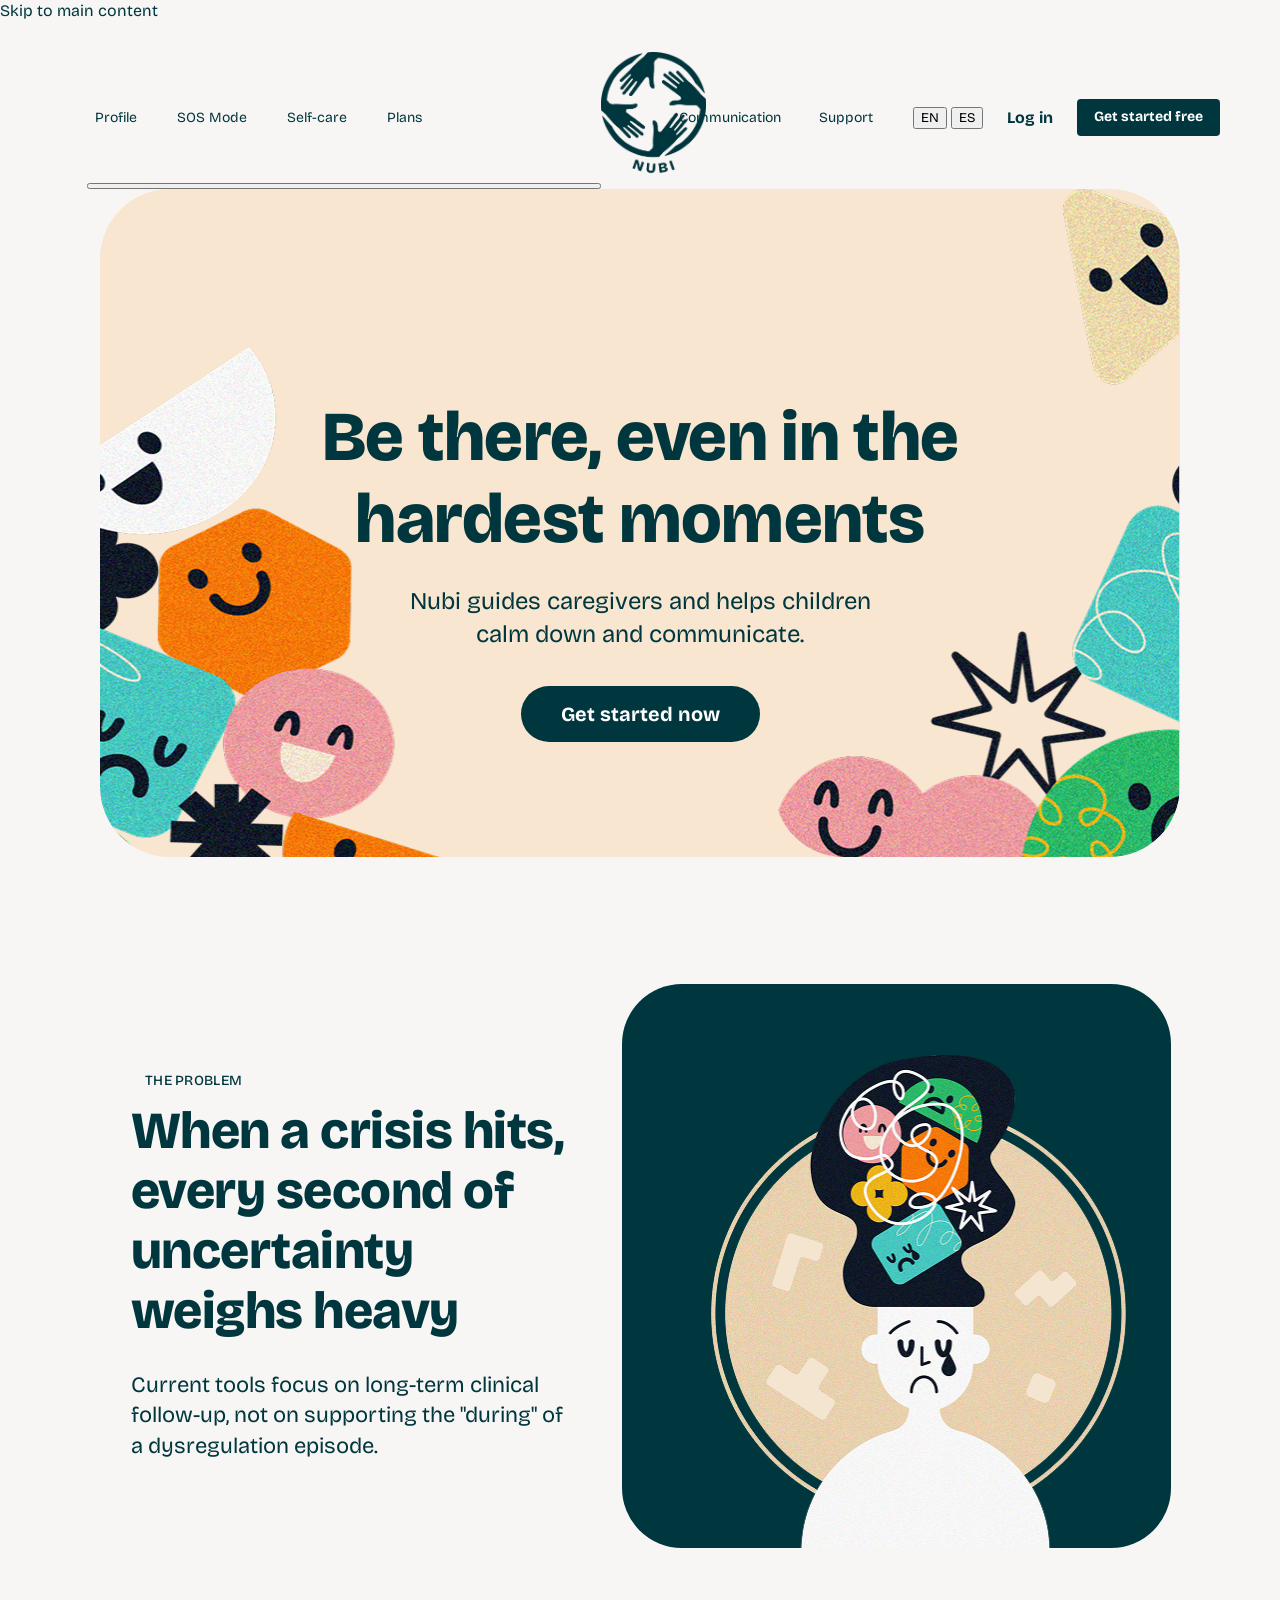
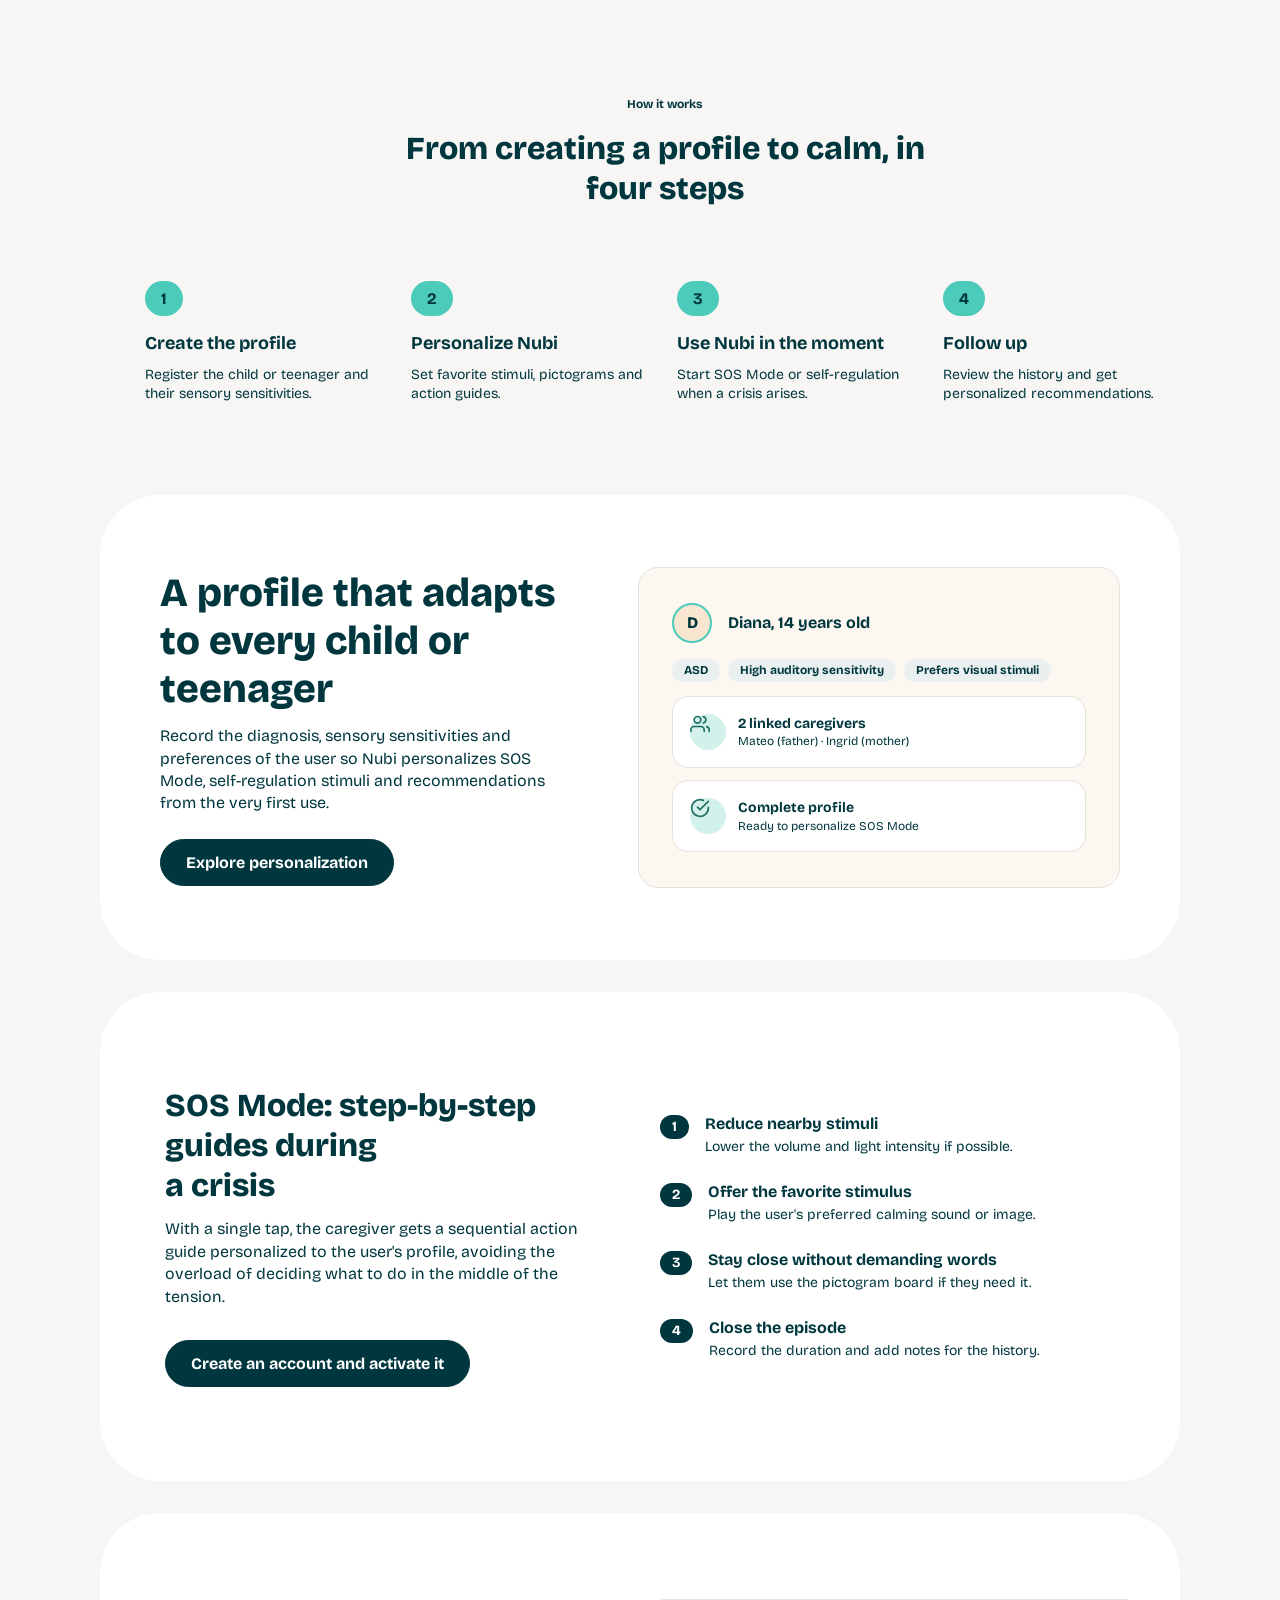
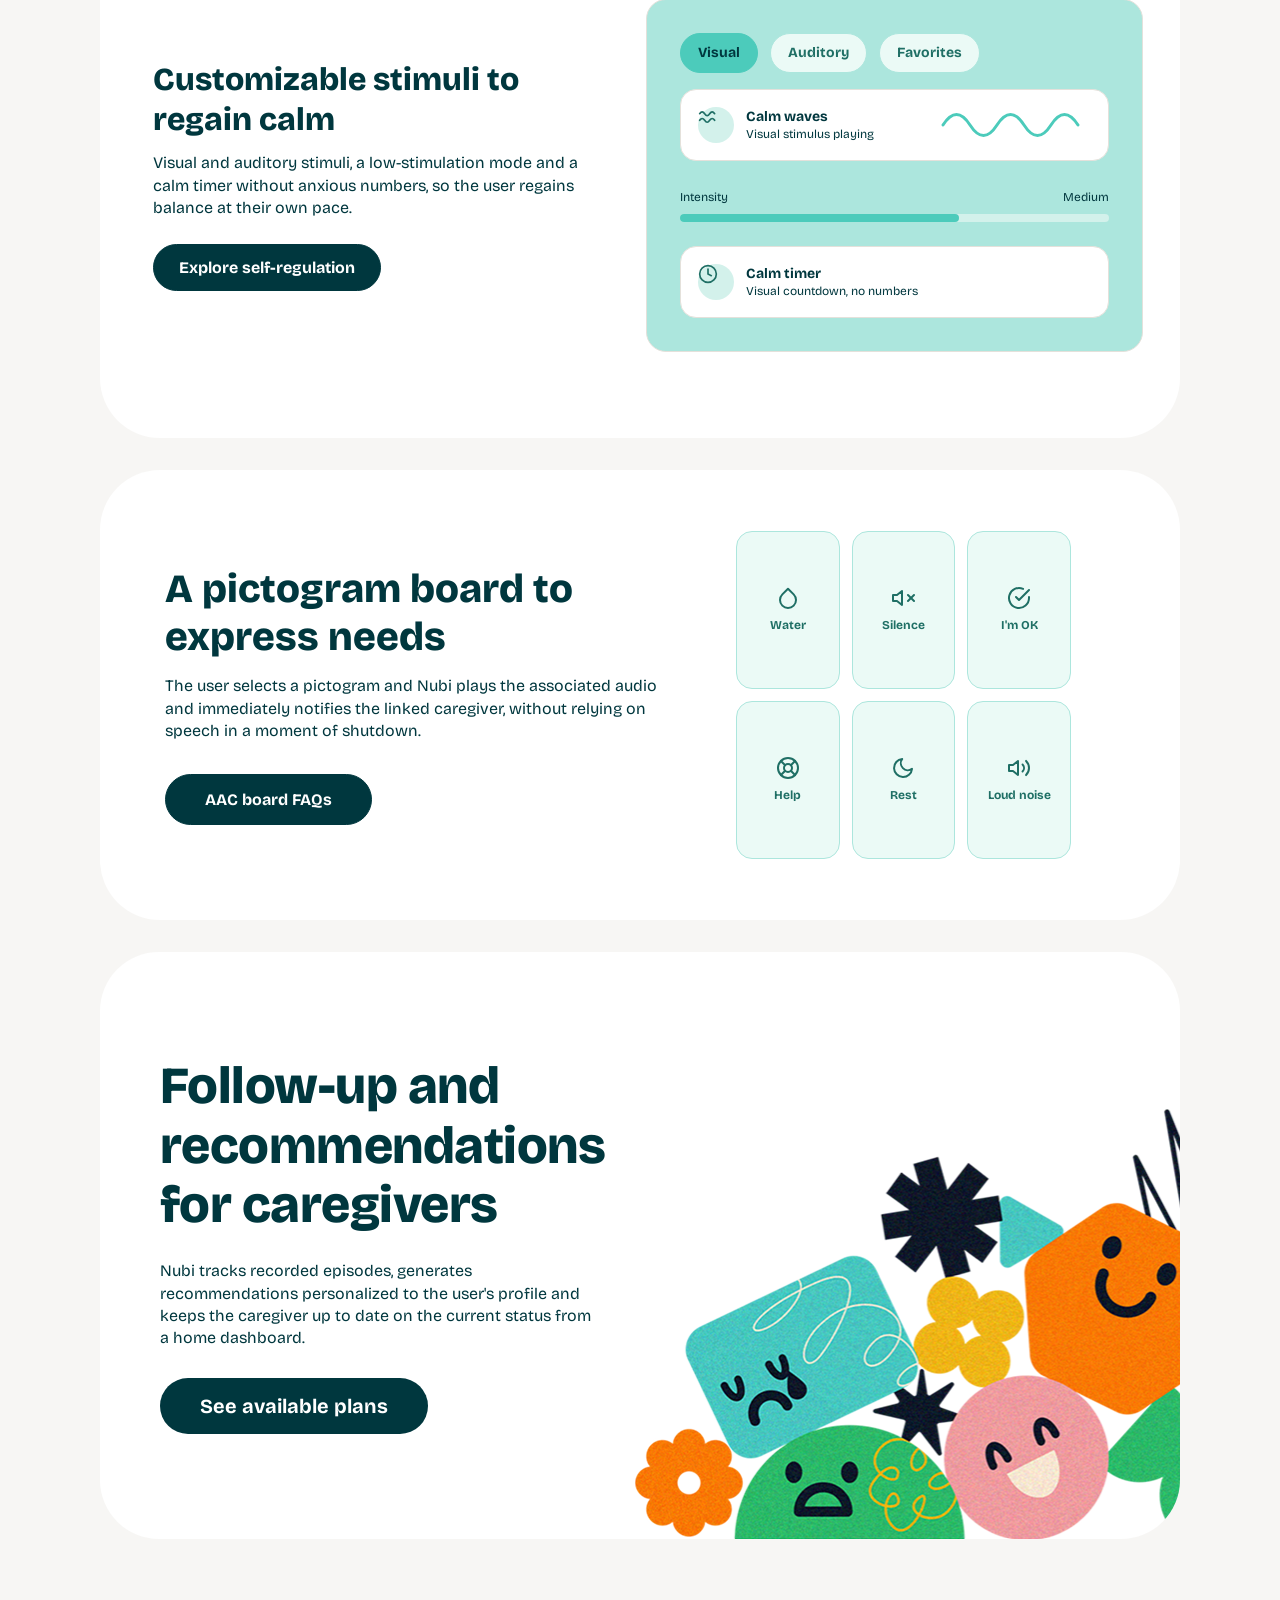
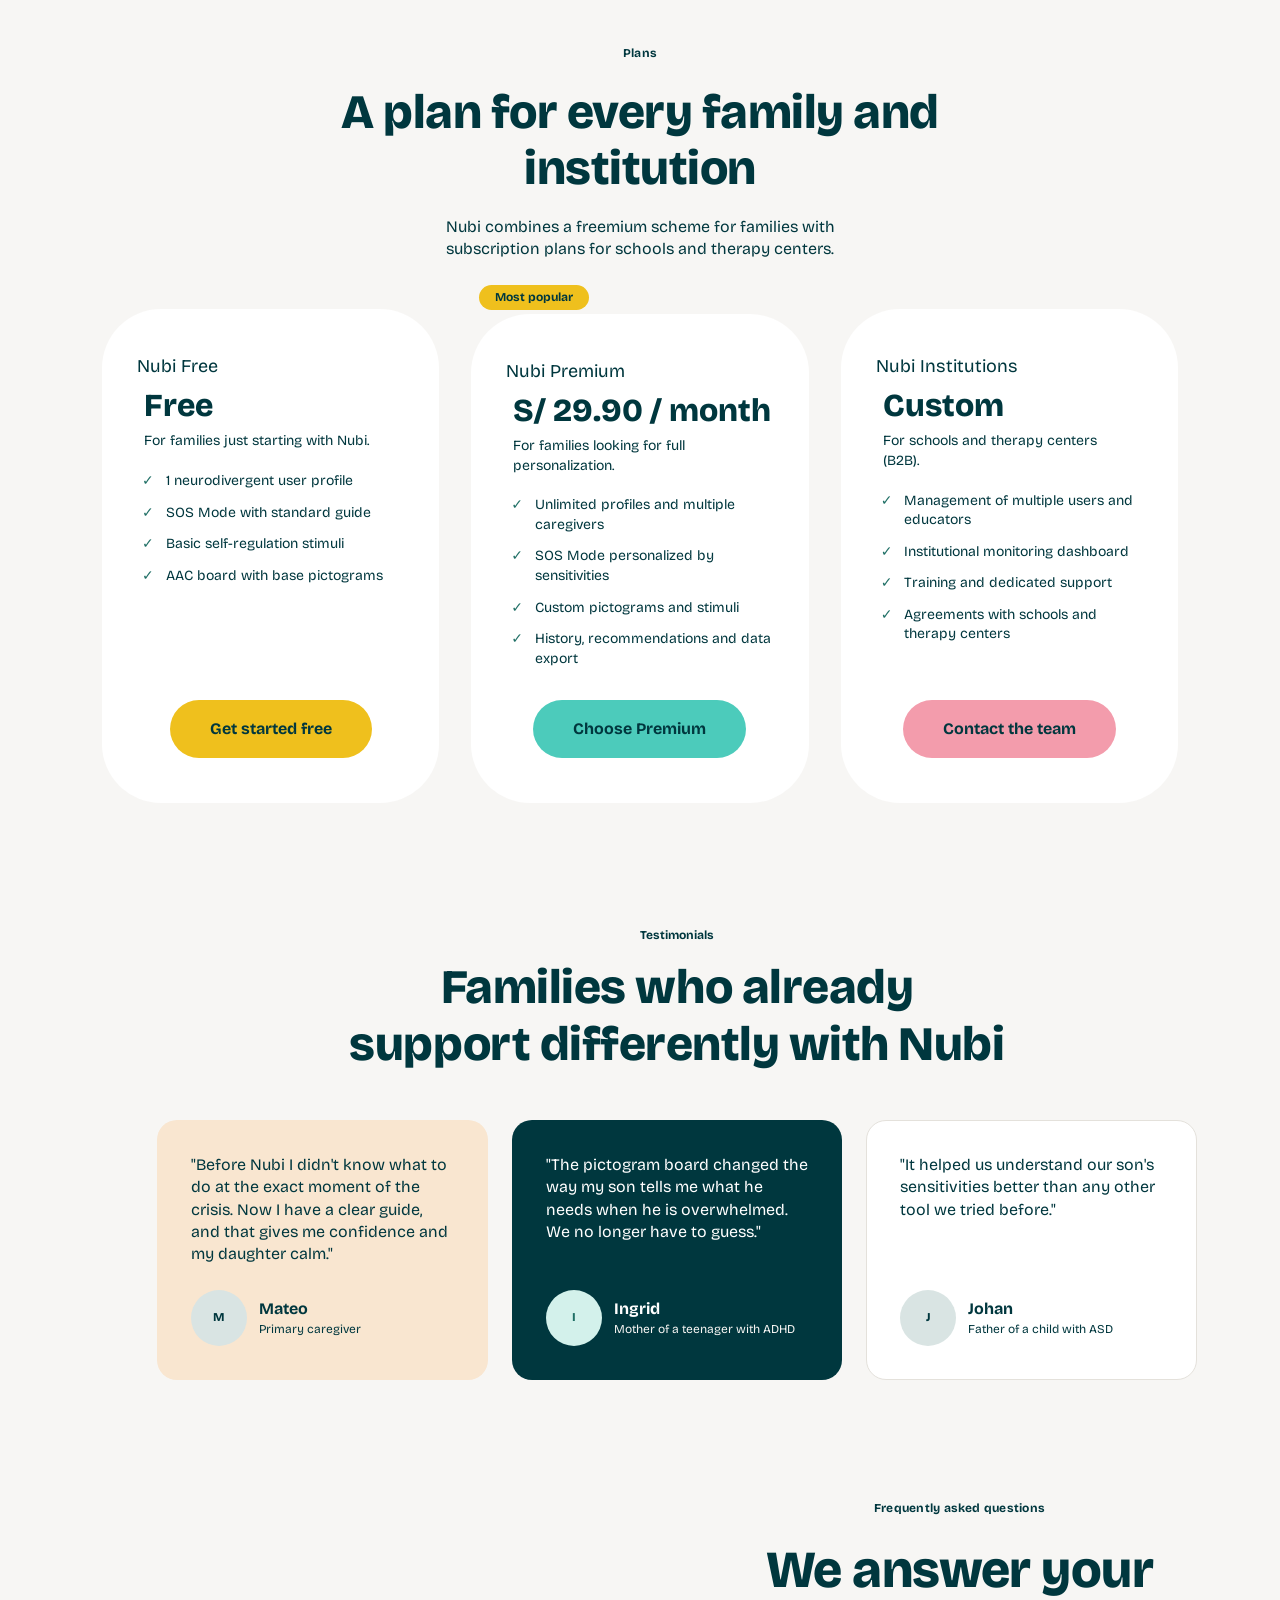
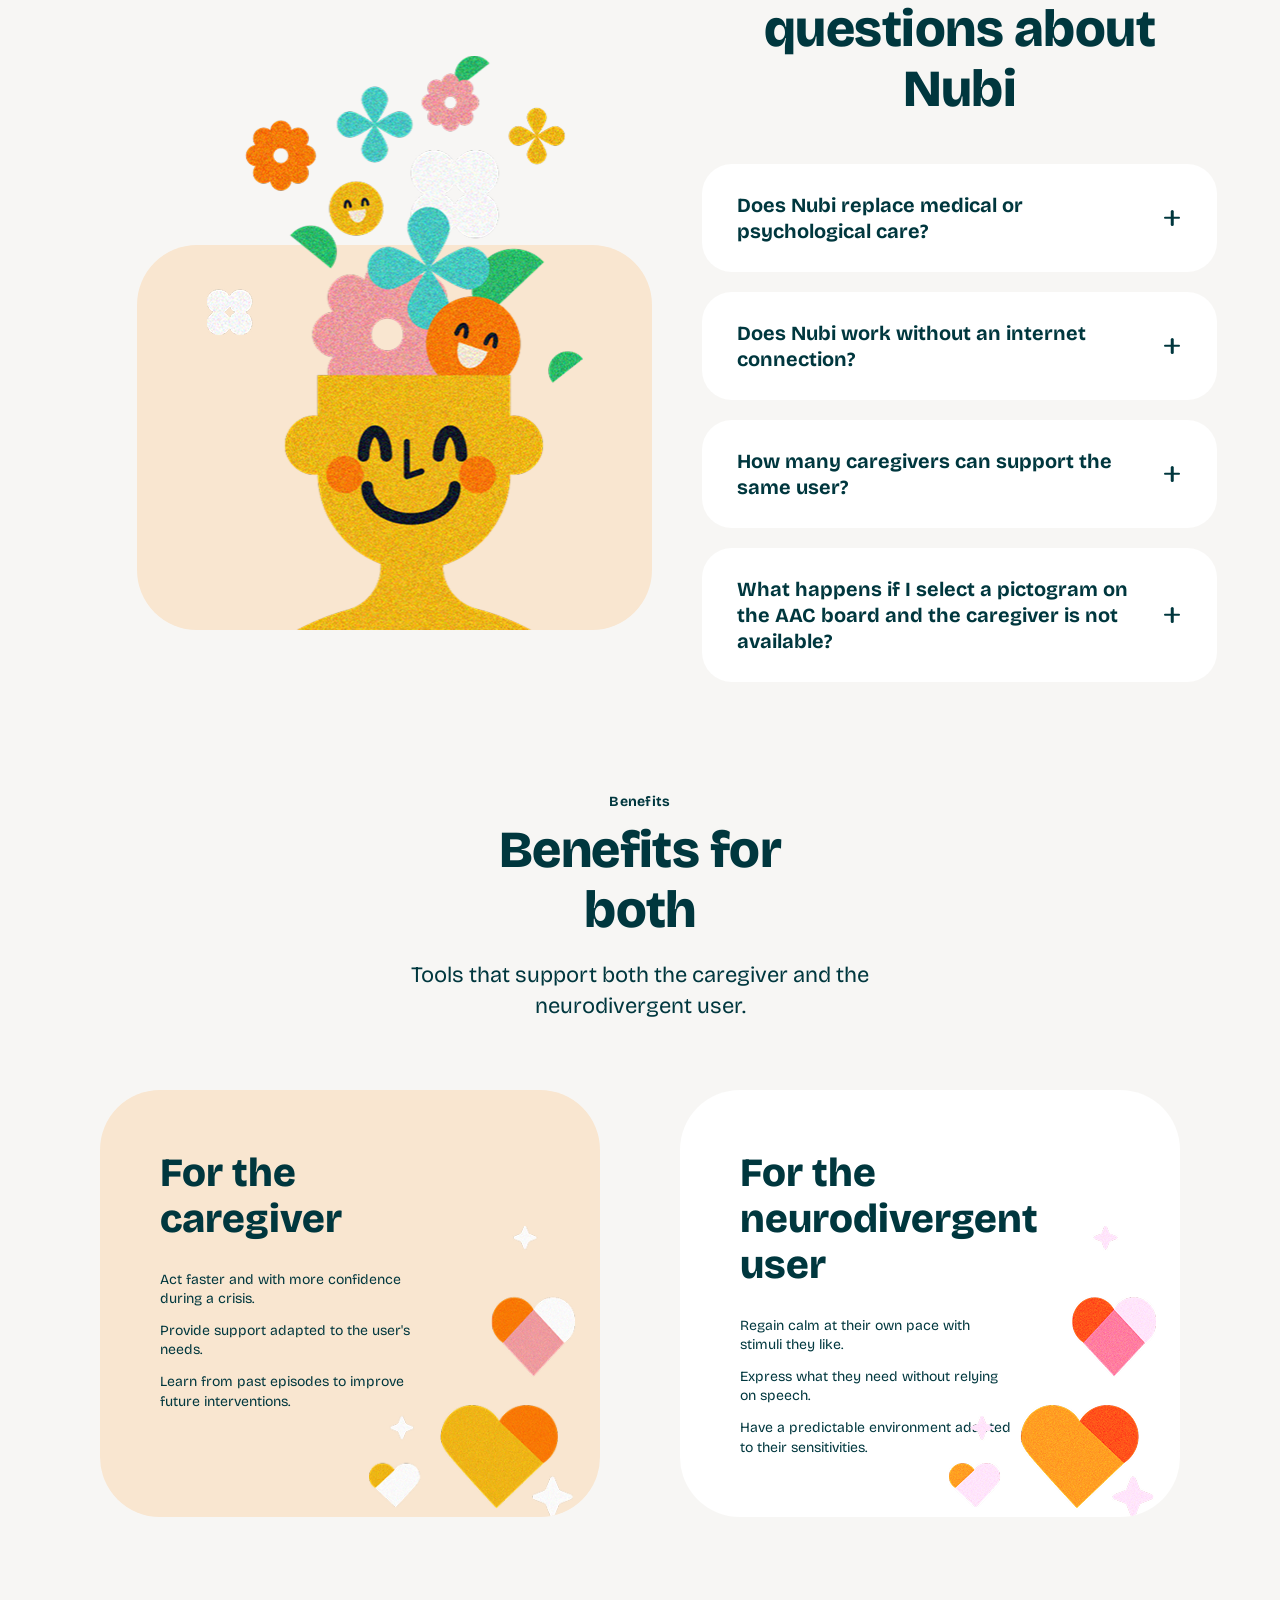
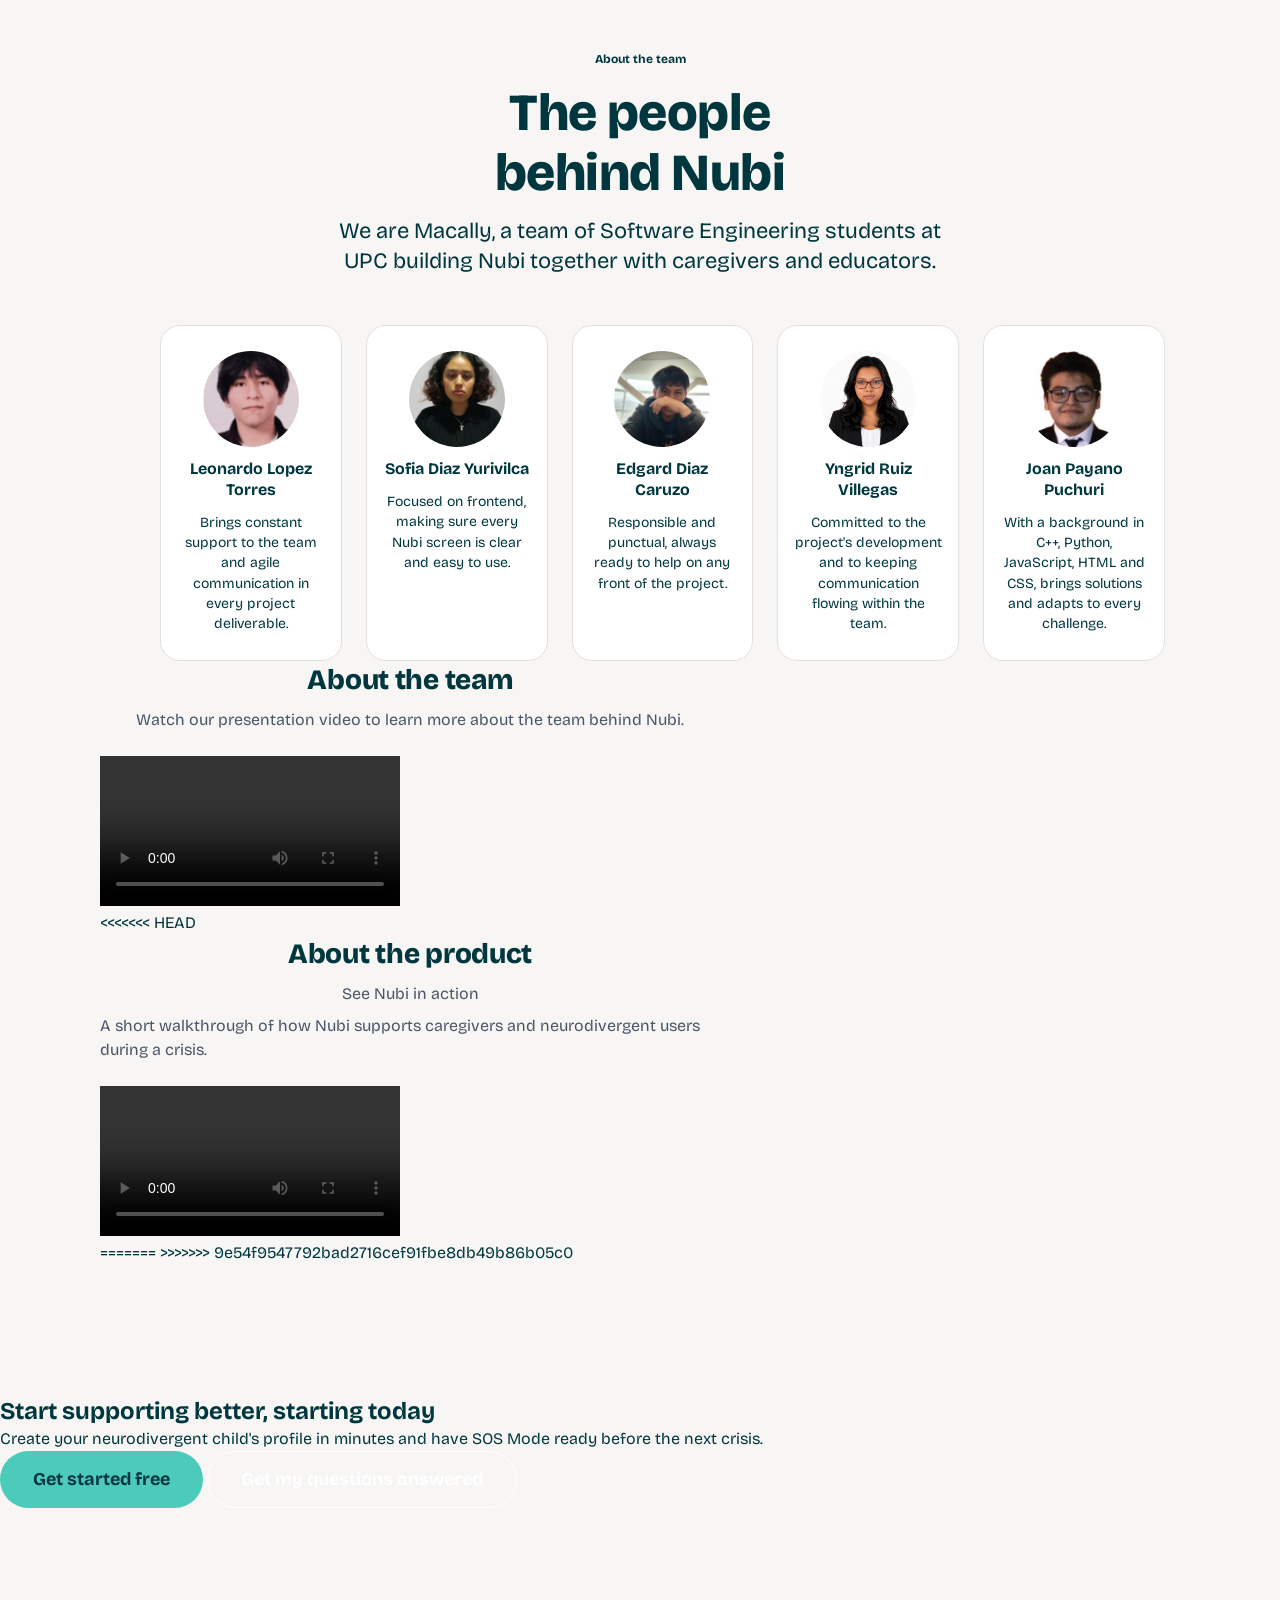
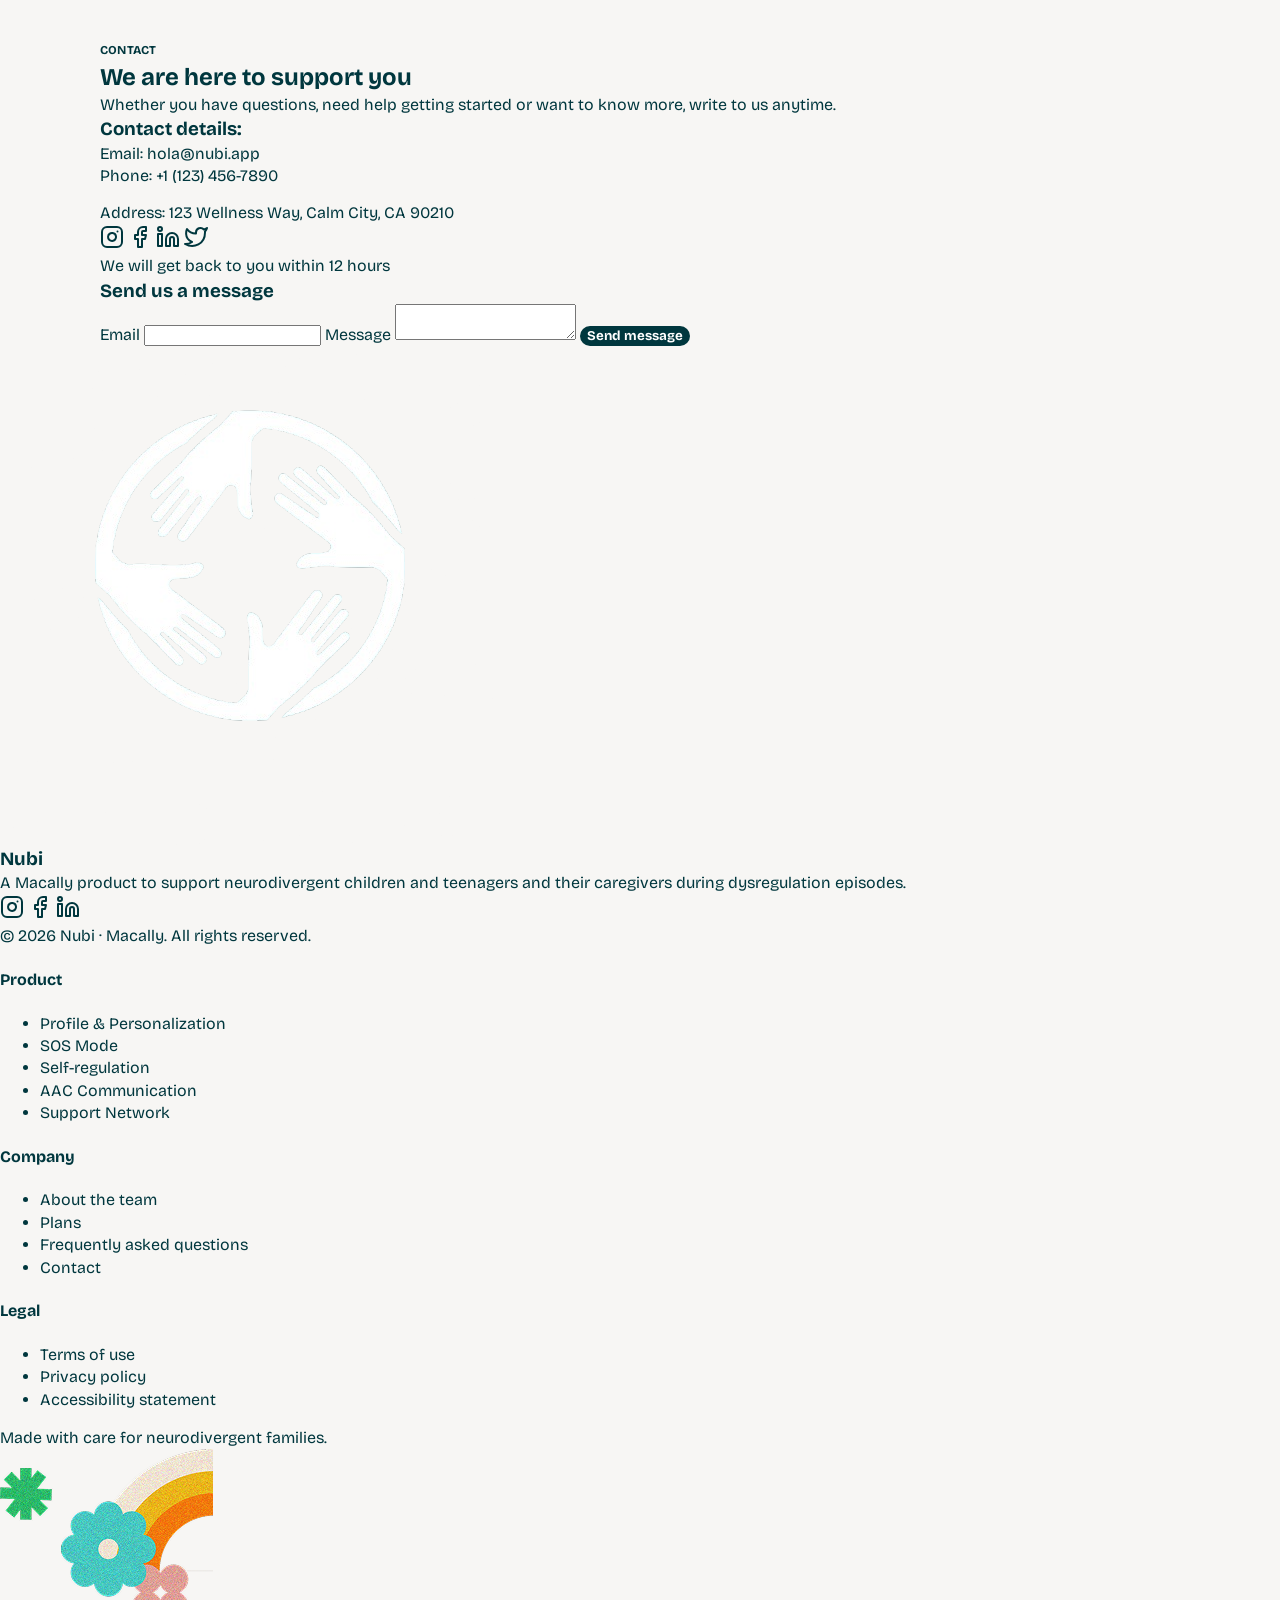
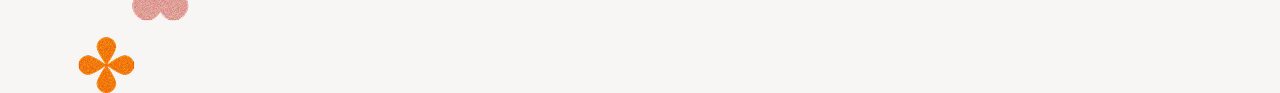
==== docs/index.html @ d6cb4920 "Update login link to point to external URL" ====
<!DOCTYPE html>
<html lang="en">
<head>
<meta charset="UTF-8">
<meta name="viewport" content="width=device-width, initial-scale=1.0">
<title data-i18n="meta.title">Nubi · Be there, even in the hardest moments</title>
<meta name="description" content="Nubi guides caregivers and helps neurodivergent children and teenagers calm down and communicate during dysregulation episodes." data-i18n-content="meta.description">
<meta name="keywords" content="nubi, neurodivergence, autism, ADHD, caregivers, SOS mode, self-regulation, augmentative and alternative communication" data-i18n-content="meta.keywords">
<meta name="author" content="Macally">
<meta name="theme-color" content="#00373E">
<meta property="og:type" content="website">
<meta property="og:site_name" content="Nubi">
<meta property="og:title" content="Nubi · Be there, even in the hardest moments" data-i18n-content="meta.title">
<meta property="og:description" content="Nubi guides caregivers and helps neurodivergent children and teenagers calm down and communicate during dysregulation episodes." data-i18n-content="meta.description">
<meta property="og:image" content="images/logo-nubi.png">
<link rel="icon" type="image/png" href="images/logo-nubi.png">
<link rel="preconnect" href="https://fonts.googleapis.com">
<link rel="preconnect" href="https://fonts.gstatic.com" crossorigin>
<link href="https://fonts.googleapis.com/css2?family=Bricolage+Grotesque:opsz,wght@12..96,400..800&display=swap" rel="stylesheet">
<link rel="stylesheet" href="styles.css">
</head>
<body>

<!-- Iconos reutilizables -->
<svg width="0" height="0" style="position:absolute" aria-hidden="true">
  <defs>
    <symbol id="i-drop" viewBox="0 0 24 24"><path d="M12 2.69l5.66 5.66a8 8 0 1 1-11.31 0z"/></symbol>
    <symbol id="i-mute" viewBox="0 0 24 24"><polygon points="11 5 6 9 2 9 2 15 6 15 11 19 11 5"/><line x1="23" y1="9" x2="17" y2="15"/><line x1="17" y1="9" x2="23" y2="15"/></symbol>
    <symbol id="i-loud" viewBox="0 0 24 24"><polygon points="11 5 6 9 2 9 2 15 6 15 11 19 11 5"/><path d="M19.07 4.93a10 10 0 0 1 0 14.14M15.54 8.46a5 5 0 0 1 0 7.07"/></symbol>
    <symbol id="i-ok" viewBox="0 0 24 24"><path d="M22 11.08V12a10 10 0 1 1-5.93-9.14"/><polyline points="22 4 12 14.01 9 11.01"/></symbol>
    <symbol id="i-help" viewBox="0 0 24 24"><circle cx="12" cy="12" r="10"/><circle cx="12" cy="12" r="4"/><line x1="4.93" y1="4.93" x2="9.17" y2="9.17"/><line x1="14.83" y1="14.83" x2="19.07" y2="19.07"/><line x1="14.83" y1="9.17" x2="19.07" y2="4.93"/><line x1="4.93" y1="19.07" x2="9.17" y2="14.83"/></symbol>
    <symbol id="i-moon" viewBox="0 0 24 24"><path d="M21 12.79A9 9 0 1 1 11.21 3 7 7 0 0 0 21 12.79z"/></symbol>
    <symbol id="i-users" viewBox="0 0 24 24"><path d="M17 21v-2a4 4 0 0 0-4-4H5a4 4 0 0 0-4 4v2"/><circle cx="9" cy="7" r="4"/><path d="M23 21v-2a4 4 0 0 0-3-3.87"/><path d="M16 3.13a4 4 0 0 1 0 7.75"/></symbol>
    <symbol id="i-clock" viewBox="0 0 24 24"><circle cx="12" cy="12" r="10"/><polyline points="12 6 12 12 16 14"/></symbol>
    <symbol id="i-wave" viewBox="0 0 24 24"><path d="M2 8c2-3 4-3 6 0s4 3 6 0 4-3 6 0"/><path d="M2 16c2-3 4-3 6 0s4 3 6 0 4-3 6 0"/></symbol>
    <symbol id="i-insta" viewBox="0 0 24 24"><rect x="2" y="2" width="20" height="20" rx="5" ry="5"/><path d="M16 11.37A4 4 0 1 1 12.63 8 4 4 0 0 1 16 11.37z"/><line x1="17.5" y1="6.5" x2="17.51" y2="6.5"/></symbol>
    <symbol id="i-fb" viewBox="0 0 24 24"><path d="M18 2h-3a5 5 0 0 0-5 5v3H7v4h3v8h4v-8h3l1-4h-4V7a1 1 0 0 1 1-1h3z"/></symbol>
    <symbol id="i-in" viewBox="0 0 24 24"><path d="M16 8a6 6 0 0 1 6 6v7h-4v-7a2 2 0 0 0-2-2 2 2 0 0 0-2 2v7h-4v-7a6 6 0 0 1 6-6z"/><rect x="2" y="9" width="4" height="12"/><circle cx="4" cy="4" r="2"/></symbol>
    <symbol id="i-x" viewBox="0 0 24 24"><path d="M23 3a10.9 10.9 0 0 1-3.14 1.53 4.48 4.48 0 0 0-7.86 3v1A10.66 10.66 0 0 1 3 4s-4 9 5 13a11.64 11.64 0 0 1-7 2c9 5 20 0 20-11.5a4.5 4.5 0 0 0-.08-.83A7.72 7.72 0 0 0 23 3z"/></symbol>
  </defs>
</svg>

<a class="skip-link" href="#inicio" data-i18n="k166">Skip to main content</a>

<div class="page">

  <!-- NAV -->
  <header class="nav">
    <nav class="nav-links nav-left" aria-label="Main" data-i18n-aria-label="k001">
      <a href="#perfil" data-i18n="k004">Profile</a>
      <a href="#sos" data-i18n="k005">SOS Mode</a>
      <a href="#autocuidado" data-i18n="k006">Self-care</a>
      <a href="#planes" data-i18n="k007">Plans</a>
    </nav>
    <a class="nav-logo" href="#inicio" aria-label="Nubi – home" data-i18n-aria-label="k003"><img src="images/logo-nubi.png" alt="Nubi"></a>
    <nav class="nav-links nav-right" aria-label="Secondary" data-i18n-aria-label="k002">
      <a href="#comunicacion" data-i18n="k008">Communication</a>
      <a href="#apoyo" data-i18n="k009">Support</a>
      <div class="nav-actions">
        <div class="lang-switch" role="group" aria-label="Language / Idioma">
          <button type="button" class="lang-btn" data-lang="en" lang="en" aria-pressed="true" aria-label="Switch language to English" data-i18n-aria-label="k168">EN</button>
          <button type="button" class="lang-btn" data-lang="es" lang="es-419" aria-pressed="false" aria-label="Switch language to Spanish" data-i18n-aria-label="k169">ES</button>
        </div>
        <a class="login" href="https://nubi-frontend-7793.web.app/inicio
" data-app-route="login" data-i18n="k010">Log in</a>
        <a class="btn btn-dark" href="#planes" data-app-route="signup" data-i18n="k011">Get started free</a>
      </div>
    </nav>
    <button type="button" class="nav-toggle" aria-expanded="false" aria-controls="mobile-menu" aria-label="Open menu" data-i18n-aria-label="k167"><span class="bars" aria-hidden="true"></span></button>
    <nav class="mobile-menu" id="mobile-menu" hidden aria-label="Mobile navigation menu" data-i18n-aria-label="k170">
      <ul>
        <li><a href="#perfil" data-i18n="k004">Profile</a></li>
        <li><a href="#sos" data-i18n="k005">SOS Mode</a></li>
        <li><a href="#autocuidado" data-i18n="k006">Self-care</a></li>
        <li><a href="#comunicacion" data-i18n="k008">Communication</a></li>
        <li><a href="#apoyo" data-i18n="k009">Support</a></li>
        <li><a href="#planes" data-i18n="k007">Plans</a></li>
        <li><a href="#equipo" data-i18n="k129">About the team</a></li>
        <li><a href="#faq" data-i18n="k108">Frequently asked questions</a></li>
        <li><a href="#contacto" data-i18n="k160">Contact</a></li>
        <li class="menu-account"><a href="#contacto" data-app-route="login" data-i18n="k010">Log in</a></li>
        <li class="menu-account"><a class="btn btn-dark" href="#planes" data-app-route="signup" data-i18n="k011">Get started free</a></li>
      </ul>
    </nav>
  </header>

  <main id="inicio">

    <!-- HERO -->
    <section class="hero" style="margin-top:0">
      <img class="hero-left" src="images/hero-izquierda.png" alt="">
      <img class="hero-right" src="images/hero-derecha.png" alt="">
      <div class="hero-content">
        <h1 data-i18n="k012">Be there, even in the hardest moments</h1>
        <p class="hero-sub" data-i18n="k013">Nubi guides caregivers and helps children calm down and communicate.</p>
        <a class="btn btn-dark btn-lg" href="#planes" data-app-route="signup" data-i18n="k014">Get started now</a>
      </div>
    </section>

    <!-- EL PROBLEMA -->
    <section class="problem">
      <div class="problem-text">
        <span class="eyebrow" data-i18n="k015">THE PROBLEM</span>
        <h2 data-i18n="k016">When a crisis hits, every second of uncertainty weighs heavy</h2>
        <p data-i18n="k017">Current tools focus on long-term clinical follow-up, not on supporting the "during" of a dysregulation episode.</p>
      </div>
      <div class="problem-art">
        <img src="images/problema.png" alt="Illustration of a person overwhelmed by thoughts" data-i18n-alt="k018">
      </div>
    </section>

    <!-- CÓMO FUNCIONA -->
    <section class="how">
      <div class="how-head">
        <span class="pill-label" data-i18n="k019">How it works</span>
        <h2 data-i18n="k020" data-i18n-html>From creating a profile to calm, in<br>four steps</h2>
      </div>
      <div class="steps">
        <div class="step">
          <span class="step-num">1</span>
          <h3 data-i18n="k021">Create the profile</h3>
          <p data-i18n="k022">Register the child or teenager and their sensory sensitivities.</p>
        </div>
        <div class="step">
          <span class="step-num">2</span>
          <h3 data-i18n="k023">Personalize Nubi</h3>
          <p data-i18n="k024">Set favorite stimuli, pictograms and action guides.</p>
        </div>
        <div class="step">
          <span class="step-num">3</span>
          <h3 data-i18n="k025">Use Nubi in the moment</h3>
          <p data-i18n="k026">Start SOS Mode or self-regulation when a crisis arises.</p>
        </div>
        <div class="step">
          <span class="step-num">4</span>
          <h3 data-i18n="k027">Follow up</h3>
          <p data-i18n="k028">Review the history and get personalized recommendations.</p>
        </div>
      </div>
    </section>

    <!-- CARDS -->
    <div class="section" style="margin-top:91px">

      <!-- Perfil -->
      <section class="card" id="perfil">
        <div class="card-text">
          <h2 class="xl" data-i18n="k029">A profile that adapts to every child or teenager</h2>
          <p data-i18n="k030">Record the diagnosis, sensory sensitivities and preferences of the user so Nubi personalizes SOS Mode, self-regulation stimuli and recommendations from the very first use.</p>
          <a class="btn btn-dark btn-md" href="#autocuidado" data-i18n="k031">Explore personalization</a>
        </div>
        <div class="card-visual profile-card">
          <div class="profile-user">
            <div class="avatar">D</div>
            <strong data-i18n="k032">Diana, 14 years old</strong>
          </div>
          <div class="chips">
            <span class="chip" data-i18n="k033">ASD</span>
            <span class="chip" data-i18n="k034">High auditory sensitivity</span>
            <span class="chip" data-i18n="k035">Prefers visual stimuli</span>
          </div>
          <div class="info-row">
            <span class="info-icon"><svg class="ic"><use href="#i-users"/></svg></span>
            <div><strong data-i18n="k036">2 linked caregivers</strong><span data-i18n="k037">Mateo (father) · Ingrid (mother)</span></div>
          </div>
          <div class="info-row">
            <span class="info-icon"><svg class="ic"><use href="#i-ok"/></svg></span>
            <div><strong data-i18n="k038">Complete profile</strong><span data-i18n="k039">Ready to personalize SOS Mode</span></div>
          </div>
        </div>
      </section>

      <!-- Modo SOS -->
      <section class="card" id="sos" style="padding:94px 65px;gap:40px">
        <div class="card-text" style="gap:32px">
          <div style="display:flex;flex-direction:column;gap:12px">
            <h2 data-i18n="k040" data-i18n-html>SOS Mode: step-by-step guides during<br>a crisis</h2>
            <p data-i18n="k041">With a single tap, the caregiver gets a sequential action guide personalized to the user's profile, avoiding the overload of deciding what to do in the middle of the tension.</p>
          </div>
          <a class="btn btn-dark btn-md" href="#planes" data-app-route="signup" style="margin:0" data-i18n="k042">Create an account and activate it</a>
        </div>
        <div class="sos-steps">
          <div class="sos-step"><span class="sos-num">1</span><div><strong data-i18n="k043">Reduce nearby stimuli</strong><span data-i18n="k044">Lower the volume and light intensity if possible.</span></div></div>
          <div class="sos-step"><span class="sos-num">2</span><div><strong data-i18n="k045">Offer the favorite stimulus</strong><span data-i18n="k046">Play the user's preferred calming sound or image.</span></div></div>
          <div class="sos-step"><span class="sos-num">3</span><div><strong data-i18n="k047">Stay close without demanding words</strong><span data-i18n="k048">Let them use the pictogram board if they need it.</span></div></div>
          <div class="sos-step"><span class="sos-num">4</span><div><strong data-i18n="k049">Close the episode</strong><span data-i18n="k050">Record the duration and add notes for the history.</span></div></div>
        </div>
      </section>

      <!-- Estímulos -->
      <section class="card" id="autocuidado" style="padding:86px 37px 86px 53px">
        <div class="card-text">
          <h2 data-i18n="k051" data-i18n-html>Customizable stimuli to<br>regain calm</h2>
          <p data-i18n="k052">Visual and auditory stimuli, a low-stimulation mode and a calm timer without anxious numbers, so the user regains balance at their own pace.</p>
          <a class="btn btn-dark btn-md" href="#planes" data-i18n="k053">Explore self-regulation</a>
        </div>
        <div class="mint-panel">
          <div class="tabs">
            <span class="tab active" data-i18n="k054">Visual</span>
            <span class="tab" data-i18n="k055">Auditory</span>
            <span class="tab" data-i18n="k056">Favorites</span>
          </div>
          <div class="white-row">
            <span class="info-icon" style="background:var(--mint-200)"><svg class="ic"><use href="#i-wave"/></svg></span>
            <div><strong data-i18n="k057">Calm waves</strong><span data-i18n="k058">Visual stimulus playing</span></div>
            <svg class="wave" viewBox="0 0 150 36" fill="none" stroke="currentColor" stroke-width="3" stroke-linecap="round" aria-hidden="true">
              <path d="M2 18c9-14 18-14 27 0s18 14 27 0 18-14 27 0 18 14 27 0 18-14 27 0"/>
            </svg>
          </div>
          <div class="meter">
            <div class="meter-head"><span data-i18n="k059">Intensity</span><span data-i18n="k060">Medium</span></div>
            <div class="meter-track"><div class="meter-fill"></div></div>
          </div>
          <div class="white-row">
            <span class="info-icon"><svg class="ic"><use href="#i-clock"/></svg></span>
            <div><strong data-i18n="k061">Calm timer</strong><span data-i18n="k062">Visual countdown, no numbers</span></div>
          </div>
        </div>
      </section>

      <!-- Pictogramas -->
      <section class="card" id="comunicacion" style="padding:61px 109px 61px 65px">
        <div class="card-text" style="gap:7px">
          <h2 class="xl" style="font-size:40px;margin-bottom:7px;max-width:515px" data-i18n="k063" data-i18n-html>A pictogram board to<br>express needs</h2>
          <p style="margin-bottom:24px" data-i18n="k064">The user selects a pictogram and Nubi plays the associated audio and immediately notifies the linked caregiver, without relying on speech in a moment of shutdown.</p>
          <a class="btn btn-dark btn-md" href="#faq" style="margin:0;border-radius:100px;padding:15px 39px" data-i18n="k065">AAC board FAQs</a>
        </div>
        <div class="picto-grid">
          <div class="picto"><svg class="ic"><use href="#i-drop"/></svg><span data-i18n="k066">Water</span></div>
          <div class="picto"><svg class="ic"><use href="#i-mute"/></svg><span data-i18n="k067">Silence</span></div>
          <div class="picto"><svg class="ic"><use href="#i-ok"/></svg><span data-i18n="k068">I'm OK</span></div>
          <div class="picto"><svg class="ic"><use href="#i-help"/></svg><span data-i18n="k069">Help</span></div>
          <div class="picto"><svg class="ic"><use href="#i-moon"/></svg><span data-i18n="k070">Rest</span></div>
          <div class="picto"><svg class="ic"><use href="#i-loud"/></svg><span data-i18n="k071">Loud noise</span></div>
        </div>
      </section>

      <!-- Seguimiento -->
      <section class="card follow" id="apoyo">
        <div class="follow-text">
          <h2 data-i18n="k072" data-i18n-html>Follow-up and recommendations<br>for caregivers</h2>
          <p data-i18n="k073">Nubi tracks recorded episodes, generates recommendations personalized to the user's profile and keeps the caregiver up to date on the current status from a home dashboard.</p>
          <a class="btn btn-dark btn-lg" href="#planes" data-i18n="k074">See available plans</a>
        </div>
        <img src="images/seguimiento.png" alt="Illustration of colorful shapes with facial expressions" data-i18n-alt="k075">
      </section>
    </div>

    <!-- PLANES -->
    <section class="section container" id="planes" style="margin-top:106px;padding-inline:101px">
      <div class="plans-head">
        <span class="eyebrow" data-i18n="k007">Plans</span>
        <h2 data-i18n="k076">A plan for every family and institution</h2>
        <p data-i18n="k077">Nubi combines a freemium scheme for families with subscription plans for schools and therapy centers.</p>
      </div>
      <div class="plans">
        <div class="plan-col side">
          <div class="plan">
            <span class="plan-name">Nubi Free</span>
            <span class="plan-price" data-i18n="k078">Free</span>
            <span class="plan-desc" data-i18n="k079">For families just starting with Nubi.</span>
            <ul>
              <li data-i18n="k080">1 neurodivergent user profile</li>
              <li data-i18n="k081">SOS Mode with standard guide</li>
              <li data-i18n="k082">Basic self-regulation stimuli</li>
              <li data-i18n="k083">AAC board with base pictograms</li>
            </ul>
            <a class="btn btn-yellow" href="#contacto" data-app-route="signup" data-i18n="k011">Get started free</a>
          </div>
        </div>
        <div class="plan-col premium">
          <span class="plan-badge" data-i18n="k084">Most popular</span>
          <div class="plan" style="margin-top:4px">
            <span class="plan-name">Nubi Premium</span>
            <span class="plan-price" data-i18n="k085">S/ 29.90 / month</span>
            <span class="plan-desc" data-i18n="k086">For families looking for full personalization.</span>
            <ul>
              <li data-i18n="k087">Unlimited profiles and multiple caregivers</li>
              <li data-i18n="k088">SOS Mode personalized by sensitivities</li>
              <li data-i18n="k089">Custom pictograms and stimuli</li>
              <li data-i18n="k090">History, recommendations and data export</li>
            </ul>
            <a class="btn btn-mint" href="#contacto" data-app-route="signup" data-i18n="k091">Choose Premium</a>
          </div>
        </div>
        <div class="plan-col side">
          <div class="plan">
            <span class="plan-name" data-i18n="k092">Nubi Institutions</span>
            <span class="plan-price" data-i18n="k093">Custom</span>
            <span class="plan-desc" data-i18n="k094">For schools and therapy centers (B2B).</span>
            <ul>
              <li data-i18n="k095">Management of multiple users and educators</li>
              <li data-i18n="k096">Institutional monitoring dashboard</li>
              <li data-i18n="k097">Training and dedicated support</li>
              <li data-i18n="k098">Agreements with schools and therapy centers</li>
            </ul>
            <a class="btn btn-pink" href="#contacto" data-i18n="k099">Contact the team</a>
          </div>
        </div>
      </div>
    </section>

    <!-- TESTIMONIOS -->
    <section class="section container" style="padding-inline:157px 83px">
      <div class="testimonials-head">
        <span class="pill-label" data-i18n="k100">Testimonials</span>
        <h2 data-i18n="k101" data-i18n-html>Families who already<br>support differently with Nubi</h2>
      </div>
      <div class="testimonials">
        <figure class="quote peach" style="margin:0">
          <p data-i18n="k102">"Before Nubi I didn't know what to do at the exact moment of the crisis. Now I have a clear guide, and that gives me confidence and my daughter calm."</p>
          <figcaption class="quote-by">
            <span class="quote-avatar">M</span>
            <div><strong>Mateo</strong><span data-i18n="k103">Primary caregiver</span></div>
          </figcaption>
        </figure>
        <figure class="quote dark" style="margin:0">
          <p data-i18n="k104">"The pictogram board changed the way my son tells me what he needs when he is overwhelmed. We no longer have to guess."</p>
          <figcaption class="quote-by">
            <span class="quote-avatar">I</span>
            <div><strong>Ingrid</strong><span data-i18n="k105">Mother of a teenager with ADHD</span></div>
          </figcaption>
        </figure>
        <figure class="quote white" style="margin:0">
          <p data-i18n="k106">"It helped us understand our son's sensitivities better than any other tool we tried before."</p>
          <figcaption class="quote-by">
            <span class="quote-avatar">J</span>
            <div><strong>Johan</strong><span data-i18n="k107">Father of a child with ASD</span></div>
          </figcaption>
        </figure>
      </div>
    </section>

    <!-- FAQ -->
    <section class="section faq container" id="faq" style="padding-inline:137px 63px;margin-top:120px">
      <div class="faq-art" aria-hidden="true">
        <div class="box"></div>
        <img src="images/faq.png" alt="">
      </div>
      <div class="faq-main">
        <div class="faq-head">
          <span class="eyebrow" data-i18n="k108">Frequently asked questions</span>
          <h2 data-i18n="k109">We answer your questions about Nubi</h2>
        </div>
        <div class="faq-list">
          <details class="faq-entry">
            <summary class="faq-item"><span data-i18n="k110">Does Nubi replace medical or psychological care?</span><span class="plus" aria-hidden="true"></span></summary>
            <p class="faq-answer" data-i18n="k111">No. Nubi is operational support for the moment of a crisis; it does not replace diagnosis or care from health professionals.</p>
          </details>
          <details class="faq-entry">
            <summary class="faq-item"><span data-i18n="k112">Does Nubi work without an internet connection?</span><span class="plus" aria-hidden="true"></span></summary>
            <p class="faq-answer" data-i18n="k113">Nubi is designed so that the SOS Mode guide and downloaded calming resources are available offline, because many families have limited mobile data away from home.</p>
          </details>
          <details class="faq-entry">
            <summary class="faq-item"><span data-i18n="k114">How many caregivers can support the same user?</span><span class="plus" aria-hidden="true"></span></summary>
            <p class="faq-answer" data-i18n="k115">A profile can have several linked caregivers. The maximum number depends on the chosen plan.</p>
          </details>
          <details class="faq-entry">
            <summary class="faq-item"><span data-i18n="k116">What happens if I select a pictogram on the AAC board and the caregiver is not available?</span><span class="plus" aria-hidden="true"></span></summary>
            <p class="faq-answer" data-i18n="k117">Nubi plays the pictogram's audio on the device and saves the message to notify the caregiver as soon as they are available.</p>
          </details>
        </div>
      </div>
    </section>

    <!-- BENEFICIOS -->
    <section class="section container" style="margin-top:110px">
      <div class="benefits-head">
        <span class="eyebrow" data-i18n="k118">Benefits</span>
        <h2 data-i18n="k119">Benefits for both</h2>
        <p data-i18n="k120">Tools that support both the caregiver and the neurodivergent user.</p>
      </div>
      <div class="benefits">
        <article class="benefit peach">
          <h3 data-i18n="k121">For the caregiver</h3>
          <ul>
            <li data-i18n="k122">Act faster and with more confidence during a crisis.</li>
            <li data-i18n="k123">Provide support adapted to the user's needs.</li>
            <li data-i18n="k124">Learn from past episodes to improve future interventions.</li>
          </ul>
          <img src="images/corazones-cuidador.png" alt="">
        </article>
        <article class="benefit white">
          <h3 data-i18n="k125">For the neurodivergent user</h3>
          <ul>
            <li data-i18n="k126">Regain calm at their own pace with stimuli they like.</li>
            <li data-i18n="k127">Express what they need without relying on speech.</li>
            <li data-i18n="k128">Have a predictable environment adapted to their sensitivities.</li>
          </ul>
          <img src="images/corazones-usuario.png" alt="">
        </article>
      </div>
    </section>

    <!-- ABOUT THE TEAM / EQUIPO -->
    <section class="section container" id="equipo" style="margin-top:130px">
      <div class="team-head">
        <span class="pill-label" data-i18n="k129">About the team</span>
        <h2 data-i18n="k130" data-i18n-html>The people<br>behind Nubi</h2>
        <p data-i18n="k131">We are Macally, a team of Software Engineering students at UPC building Nubi together with caregivers and educators.</p>
      </div>
      <div class="team">
        <article class="member">
          <img src="images/equipo-leonardo.jpeg" alt="Leonardo Lopez Torres">
          <h3>Leonardo Lopez<br>Torres</h3>
          <p data-i18n="k132">Brings constant support to the team and agile communication in every project deliverable.</p>
        </article>
        <article class="member">
          <img src="images/equipo-sofia.png" alt="Sofia Diaz Yurivilca" style="object-position:center 25%">
          <h3>Sofia Diaz Yurivilca</h3>
          <p data-i18n="k133">Focused on frontend, making sure every Nubi screen is clear and easy to use.</p>
        </article>
        <article class="member">
          <img src="images/equipo-edgard.jpeg" alt="Edgard Diaz Caruzo" style="object-position:center 38%">
          <h3>Edgard Diaz Caruzo</h3>
          <p data-i18n="k134">Responsible and punctual, always ready to help on any front of the project.</p>
        </article>
        <article class="member">
          <img src="images/equipo-yngrid.jpg" alt="Yngrid Ruiz Villegas" style="object-position:center 30%">
          <h3>Yngrid Ruiz Villegas</h3>
          <p data-i18n="k135">Committed to the project's development and to keeping communication flowing within the team.</p>
        </article>
        <article class="member">
          <img src="images/equipo-joan.png" alt="Joan Payano Puchuri">
          <h3>Joan Payano Puchuri</h3>
          <p data-i18n="k136">With a background in C++, Python, JavaScript, HTML and CSS, brings solutions and adapts to every challenge.</p>
        </article>
      </div>

      <!-- Video: About the team -->
      <div class="team-video-box">
        <div class="team-video-head">
          <h3 data-i18n="k171">About the team </h3>
          <p data-i18n="k172">Watch our presentation video to learn more about the team behind Nubi.</p>
        </div>
        <div class="team-video-wrapper">
          <video class="team-video" controls playsinline preload="metadata">
            <source src="videos/About the team.mp4" type="video/mp4">
            <p data-i18n="k173">Your browser does not support HTML5 video.</p>
          </video>
        </div>
      </div>
<<<<<<< HEAD

    <!-- Video: About the product -->
    <div class="team-video-box">
      <div class="team-video-head">
        <h3 data-i18n="k174">About the product</h3>
        <p class="video-subtitle" data-i18n="k175">See Nubi in action</p>
        <p data-i18n="k176">A short walkthrough of how Nubi supports caregivers and neurodivergent users during a crisis.</p>
      </div>
      <div class="video-frame">
        <video class="team-video" controls playsinline preload="metadata">
          <source src="videos/About%20the%20product.mp4" type="video/mp4">
          <p data-i18n="k173">Your browser does not support HTML5 video.</p>
        </video>
      </div>
    </div>
=======
>>>>>>> 9e54f9547792bad2716cef91fbe8db49b86b05c0
    </section>

    <!-- CTA -->
    <section class="section cta" style="margin-top:130px">
      <h2 data-i18n="k137">Start supporting better, starting today</h2>
      <p data-i18n="k138">Create your neurodivergent child's profile in minutes and have SOS Mode ready before the next crisis.</p>
      <div class="cta-actions">
        <a class="btn btn-mint btn-cta" href="#planes" data-app-route="signup" data-i18n="k011">Get started free</a>
        <a class="btn btn-cta outline" href="#faq" data-i18n="k139">Get my questions answered</a>
      </div>
    </section>

    <!-- CONTACTO -->
    <section class="section container" id="contacto" style="margin-top:130px;padding-inline:100px">
      <div class="contact-head">
        <span class="eyebrow" data-i18n="k140">CONTACT</span>
        <h2 data-i18n="k141">We are here to support you</h2>
        <p data-i18n="k142">Whether you have questions, need help getting started or want to know more, write to us anytime.</p>
      </div>
      <div class="contact-card">
        <div class="contact-info">
          <h3 data-i18n="k143">Contact details:</h3>
          <p data-i18n="k144">Email: hola@nubi.app</p>
          <p data-i18n="k145">Phone: +1 (123) 456-7890</p>
          <p style="margin-top:15px" data-i18n="k146">Address: 123 Wellness Way, Calm City, CA 90210</p>
          <div class="socials">
            <a href="#" aria-label="Instagram"><svg class="ic"><use href="#i-insta"/></svg></a>
            <a href="#" aria-label="Facebook"><svg class="ic"><use href="#i-fb"/></svg></a>
            <a href="#" aria-label="LinkedIn"><svg class="ic"><use href="#i-in"/></svg></a>
            <a href="#" aria-label="X"><svg class="ic"><use href="#i-x"/></svg></a>
          </div>
          <p class="response" data-i18n="k147">We will get back to you within 12 hours</p>
        </div>
        <div class="contact-form-wrap">
          <h3 data-i18n="k148">Send us a message</h3>
          <form class="contact-form">
            <label for="correo" data-i18n="k149">Email</label>
            <input id="correo" type="email" name="correo" autocomplete="email" required>
            <label for="mensaje" data-i18n="k150">Message</label>
            <textarea id="mensaje" name="mensaje" required></textarea>
            <button class="btn btn-dark" type="submit" data-i18n="k151">Send message</button>
          </form>
        </div>
      </div>
    </section>

  </main>

  <!-- FOOTER -->
  <footer>
    <div class="footer-grid">
      <div class="footer-brand">
        <div class="brand-row">
          <img src="images/logo-blanco.png" alt="">
          <h3>Nubi</h3>
        </div>
        <p data-i18n="k152">A Macally product to support neurodivergent children and teenagers and their caregivers during dysregulation episodes.</p>
        <div class="footer-social">
          <a href="#" aria-label="Instagram"><svg class="ic"><use href="#i-insta"/></svg></a>
          <a href="#" aria-label="Facebook"><svg class="ic"><use href="#i-fb"/></svg></a>
          <a href="#" aria-label="LinkedIn"><svg class="ic"><use href="#i-in"/></svg></a>
        </div>
        <span class="copyright" data-i18n="k153">© 2026 Nubi · Macally. All rights reserved.</span>
      </div>

      <div class="footer-col">
        <h4 data-i18n="k154">Product</h4>
        <ul>
          <li><a href="#perfil" data-i18n="k155">Profile & Personalization</a></li>
          <li><a href="#sos" data-i18n="k005">SOS Mode</a></li>
          <li><a href="#autocuidado" data-i18n="k156">Self-regulation</a></li>
          <li><a href="#comunicacion" data-i18n="k157">AAC Communication</a></li>
          <li><a href="#apoyo" data-i18n="k158">Support Network</a></li>
        </ul>
      </div>

      <div class="footer-two">
        <div class="footer-col">
          <h4 data-i18n="k159">Company</h4>
          <ul>
            <li><a href="#equipo" data-i18n="k129">About the team</a></li>
            <li><a href="#planes" data-i18n="k007">Plans</a></li>
            <li><a href="#faq" data-i18n="k108">Frequently asked questions</a></li>
            <li><a href="#contacto" data-i18n="k160">Contact</a></li>
          </ul>
        </div>
        <div class="footer-col">
          <h4 data-i18n="k161">Legal</h4>
          <ul>
            <li><a href="terms.html#terms" data-i18n="k162">Terms of use</a></li>
            <li><a href="terms.html#privacy" data-i18n="k163">Privacy policy</a></li>
            <li><a href="terms.html#accessibility" data-i18n="k164">Accessibility statement</a></li>
          </ul>
        </div>
      </div>

      <p class="footer-made" data-i18n="k165">Made with care for neurodivergent families.</p>
    </div>
    <img class="footer-art" src="images/footer-arcoiris.png" alt="">
  </footer>

</div>
<script src="app.js"></script>
<script src="i18n.js"></script>
<script src="main.js"></script>
</body>
</html>
---- docs/styles.css ----
:root {
  --dark: #00373E;
  --mint: #4CCBBB;
  --mint-100: #EBFAF6;
  --mint-200: #D3F1EB;
  --mint-300: #ACE6DD;
  --green: #1F6F65;
  --peach: #F9E6D0;
  --cream: #FDF7F1;
  --page: #F7F6F4;
  --line: #E4E1DB;
  --chip: #EAF0EF;
  --yellow: #EFC01D;
  --pink: #F39CAC;
  --white: #FFFFFF;
  --gutter: 100px;
}

*, *::before, *::after { box-sizing: border-box; }
html { scroll-behavior: smooth; }
body {
  margin: 0;
  background: var(--page);
  color: var(--dark);
  font-family: 'Bricolage Grotesque', system-ui, -apple-system, 'Segoe UI', sans-serif;
  font-size: 16px;
  line-height: 1.4;
  -webkit-font-smoothing: antialiased;
}
img { display: block; max-width: 100%; }
a { color: inherit; text-decoration: none; }
h1, h2, h3, p { margin: 0; }
button { font-family: inherit; cursor: pointer; }
:focus-visible { outline: 3px solid var(--mint); outline-offset: 3px; }

.page { max-width: 1440px; margin: 0 auto; overflow: hidden; }
.container { margin-inline: auto; padding-inline: var(--gutter); }
.section { margin-top: 120px; }

/* ---------- Sprite icons ---------- */
.ic { width: 24px; height: 24px; fill: none; stroke: currentColor; stroke-width: 2; stroke-linecap: round; stroke-linejoin: round; flex-shrink: 0; }

/* ---------- Buttons ---------- */
.btn {
  display: inline-flex; align-items: center; justify-content: center;
  border: 1px solid transparent; border-radius: 999px;
  font-weight: 700; line-height: 1.2; white-space: nowrap;
  transition: transform .15s ease, box-shadow .15s ease, background-color .15s ease;
}
.btn:hover { transform: translateY(-2px); box-shadow: 0 8px 18px rgba(0, 55, 62, .18); }
.btn-dark   { background: var(--dark);   color: #fff; }
.btn-mint   { background: var(--mint);   color: var(--dark); }
.btn-yellow { background: var(--yellow); color: var(--dark); }
.btn-pink   { background: var(--pink);   color: var(--dark); }
.btn-lg  { padding: 15px 39px; font-size: 20px; border-radius: 100px; }
.btn-md  { padding: 13px 25px; font-size: 16px; border-color: var(--dark); }
.btn-md.on-light { border-color: var(--dark); }
.btn-cta { padding: 17px 32px; font-size: 18px; }
.btn-cta.outline { background: transparent; color: #fff; border-color: #fff; padding: 17px 33px; }

.pill-label { font-size: 12px; font-weight: 700; padding: 4px 16px; border-radius: 999px; }
.eyebrow { font-size: 12px; font-weight: 700; letter-spacing: .02em; }

/* ---------- Nav ---------- */
.nav {
  display: grid; grid-template-columns: 1fr auto 1fr; align-items: center;
  padding-top: 30px; padding-inline: 87px 60px;
}
.nav-links { display: flex; align-items: center; gap: 24px; font-size: 14px; }
.nav-links a { padding: 4px 8px; border-radius: 4px; white-space: nowrap; }
.nav-links a:hover { color: var(--green); }
.nav-right { justify-content: flex-end; gap: 22px; }
.nav-logo img { width: 105px; height: 131px; object-fit: fill; }
.nav-actions { display: flex; align-items: center; gap: 16px; margin-left: 10px; flex-shrink: 0; }
.nav-actions .login { font-size: 16px; font-weight: 700; padding: 12px 8px; white-space: nowrap; }
.nav-actions .btn { padding: 9px 16px; font-size: 14px; white-space: nowrap; }

/* ---------- Hero ---------- */
.hero {
  position: relative; overflow: hidden;
  margin: 0 var(--gutter);
  height: 668px; border-radius: 70px; background: var(--peach);
}
.hero-left  { position: absolute; left: 0; bottom: 0; width: 380px; height: 560px; object-fit: fill; border-radius: 0 0 0 70px; }
.hero-right { position: absolute; right: 0; top: 0; width: 406px; height: 668px; object-fit: fill; border-radius: 70px; }
.hero-content {
  position: relative; z-index: 1; padding-top: 208px;
  display: flex; flex-direction: column; align-items: center; text-align: center;
}
.hero h1 { font-size: 70px; font-weight: 800; line-height: 1.17; max-width: 811px; letter-spacing: -.01em; }
.hero-sub { font-size: 24px; margin-top: 24px; max-width: 475px; line-height: 1.35; }
.hero .btn { margin-top: 36px; }

/* ---------- Problema ---------- */
.problem { display: flex; align-items: center; justify-content: space-between; gap: 48px; margin-top: 127px; padding-inline: 131px 65px; }
.problem-text { width: 521px; }
.problem-text .eyebrow { display: block; font-size: 14px; font-weight: 500; margin-left: 14px; margin-bottom: 12px; }
.problem-text h2 { font-size: 52px; font-weight: 800; line-height: 1.15; letter-spacing: -.01em; }
.problem-text p { font-size: 22px; margin-top: 28px; line-height: 1.4; }
.problem-art {
  flex-shrink: 0; background: var(--dark); border-radius: 60px;
  padding: 71px 45px 0 89px; margin-right: 44px;
}
.problem-art img { width: 415px; height: 493px; object-fit: fill; }

/* ---------- Cómo funciona ---------- */
.how { margin-top: 144px; padding-inline: 145px 95px; }
.how-head { display: flex; flex-direction: column; align-items: center; gap: 12px; text-align: center; }
.how-head h2 { font-size: 32px; font-weight: 800; line-height: 1.25; max-width: 596px; }
.steps { display: grid; grid-template-columns: repeat(4, 1fr); gap: 24px; margin-top: 48px; }
.step { display: flex; flex-direction: column; align-items: flex-start; gap: 8px; padding-top: 24px; }
.step-num {
  background: var(--mint); border-radius: 20px; padding: 8px 16px;
  font-size: 16px; font-weight: 700; line-height: 1.2;
}
.step h3 { font-size: 18px; font-weight: 700; padding-top: 7px; }
.step p { font-size: 14px; }

/* ---------- White cards ---------- */
.card {
  background: #fff; border-radius: 60px;
  margin-inline: var(--gutter);
  padding: 72px 60px;
  display: flex; align-items: center; gap: 64px;
}
.card + .card { margin-top: 32px; }
.card-text { flex: 1; display: flex; flex-direction: column; align-items: flex-start; gap: 12px; }
.card-text h2 { font-size: 32px; font-weight: 800; line-height: 1.25; }
.card-text h2.xl { font-size: 40px; line-height: 1.2; }
.card-text p { font-size: 16px; line-height: 1.4; }
.card-text .btn { margin-top: 12px; }
.card-visual { flex: 1; }

/* Perfil */
.profile-card {
  background: var(--cream); border: 1px solid var(--line); border-radius: 20px; padding: 35px 33px;
}
.profile-user { display: flex; align-items: center; gap: 16px; }
.avatar {
  width: 40px; height: 40px; border-radius: 50%; background: var(--peach);
  display: grid; place-items: center; font-weight: 800; font-size: 16px; color: var(--dark);
  border: 2px solid var(--mint);
}
.chips { display: flex; flex-wrap: wrap; gap: 8px; margin-top: 16px; }
.chip { background: var(--chip); border-radius: 999px; padding: 3px 12px; font-size: 12px; font-weight: 700; }
.info-row {
  display: flex; align-items: center; gap: 12px; background: #fff;
  border: 1px solid var(--line); border-radius: 16px; padding: 17px 17px; margin-top: 14px;
}
.info-row + .info-row { margin-top: 12px; }
.info-icon {
  width: 36px; height: 36px; border-radius: 50%; background: var(--mint-200); color: var(--green);
  display: grid; place-items: center; flex-shrink: 0;
}
.info-icon .ic { width: 20px; height: 20px; }
.info-row strong { display: block; font-size: 14px; font-weight: 700; }
.info-row span { display: block; font-size: 12px; }

/* Modo SOS */
.sos-steps { flex: 1; display: flex; flex-direction: column; gap: 24px; }
.sos-step { display: flex; align-items: flex-start; gap: 16px; }
.sos-num {
  background: var(--dark); color: #fff; border-radius: 16px; padding: 3px 12px;
  font-size: 16px; font-weight: 700; flex-shrink: 0; line-height: 1.3;
}
.sos-step strong { display: block; font-size: 16px; font-weight: 700; }
.sos-step span { display: block; font-size: 14px; margin-top: 2px; }

/* Estímulos */
.mint-panel { flex: 1; background: var(--mint-300); border: 1px solid var(--line); border-radius: 20px; padding: 33px; }
.tabs { display: flex; gap: 12px; margin-bottom: 16px; }
.tab { border-radius: 999px; padding: 9px 17px; font-size: 14px; font-weight: 700; border: 1px solid var(--mint-300); background: var(--mint-100); color: var(--green); }
.tab.active { background: var(--mint); border-color: var(--mint); color: var(--dark); }
.white-row { display: flex; align-items: center; gap: 12px; background: #fff; border: 1px solid var(--line); border-radius: 16px; padding: 17px 17px; }
.white-row strong { display: block; font-size: 14px; font-weight: 700; }
.white-row span { display: block; font-size: 12px; }
.wave { margin-left: auto; width: 150px; height: 36px; color: var(--mint); }
.meter { margin: 28px 0 24px; }
.meter-head { display: flex; justify-content: space-between; font-size: 12px; margin-bottom: 8px; }
.meter-track { background: var(--mint-200); border-radius: 999px; height: 8px; }
.meter-fill { width: 65%; height: 8px; background: var(--mint); border-radius: 999px; }

/* Pictogramas */
.picto-grid { width: 335px; flex-shrink: 0; display: grid; grid-template-columns: repeat(3, 1fr); gap: 12px; }
.picto {
  background: var(--mint-100); border: 1px solid var(--mint-300); border-radius: 16px;
  padding: 54px 8px; display: flex; flex-direction: column; align-items: center; gap: 7px;
  color: var(--green); font-size: 12px; font-weight: 700; text-align: center;
}

/* Seguimiento */
.follow { padding: 0 0 0 60px; gap: 12px; border-radius: 59px; overflow: hidden; }
.follow-text { width: 440px; flex-shrink: 0; margin-top: 96px; margin-bottom: 96px; display: flex; flex-direction: column; align-items: flex-start; }
.follow-text h2 { font-size: 52px; font-weight: 800; line-height: 1.15; letter-spacing: -.01em; }
.follow-text p { font-size: 16px; margin-top: 24px; }
.follow-text .btn { margin-top: 28px; }
.follow img { width: 712px; height: 443px; object-fit: fill; margin-top: 144px; align-self: flex-end; flex-shrink: 0; margin-left: auto; }

/* ---------- Planes ---------- */
.plans-head { text-align: center; display: flex; flex-direction: column; align-items: center; }
.plans-head .eyebrow { margin-bottom: 22px; }
.plans-head h2 { font-size: 48px; font-weight: 800; line-height: 1.17; max-width: 718px; letter-spacing: -.01em; }
.plans-head p { font-size: 16px; max-width: 476px; margin-top: 20px; }
.plans { display: flex; align-items: stretch; gap: 32px; margin-top: 24px; padding-inline: 1px; }
.plan-col { flex: 1; display: flex; flex-direction: column; }
.plan-col.side { padding-top: 24px; }
.plan-badge { align-self: flex-start; margin-left: 8px; background: var(--yellow); border-radius: 999px; padding: 4px 16px; font-size: 12px; font-weight: 700; }
.plan {
  flex: 1; display: flex; flex-direction: column; background: #fff; border-radius: 59px;
  padding: 45px 32px;
}
.plan-col.premium .plan { margin-top: 0; }
.plan-col.premium { padding-top: 0; }
.plan-name { font-size: 18px; margin-left: 3px; }
.plan-price { font-size: 32px; font-weight: 800; margin-top: 8px; line-height: 1.2; margin-left: 10px; }
.plan-desc { font-size: 14px; margin-top: 6px; margin-left: 10px; margin-right: 10px; }
.plan ul { list-style: none; padding: 0; margin: 20px 0 32px 8px; display: flex; flex-direction: column; gap: 12px; flex: 1; }
.plan li { display: flex; align-items: flex-start; gap: 12px; font-size: 14px; }
.plan li::before { content: "✓"; color: var(--green); font-weight: 800; }
.plan .btn { align-self: center; padding: 18px 39px; font-size: 16px; }

/* ---------- Testimonios ---------- */
.testimonials-head { display: flex; flex-direction: column; align-items: center; gap: 12px; text-align: center; }
.testimonials-head h2 { font-size: 48px; font-weight: 800; line-height: 1.17; max-width: 900px; letter-spacing: -.01em; }
.testimonials { display: flex; gap: 24px; margin-top: 48px; align-items: stretch; }
.quote { flex: 1; border-radius: 20px; padding: 33px; display: flex; flex-direction: column; justify-content: space-between; gap: 24px; border: 1px solid transparent; }
.quote.peach { background: var(--peach); }
.quote.dark { background: var(--dark); color: #fff; }
.quote.white { background: #fff; border-color: var(--line); }
.quote p { font-size: 16px; }
.quote-by { display: flex; align-items: center; gap: 12px; }
.quote-avatar { width: 56px; height: 56px; border-radius: 28px; display: grid; place-items: center; font-size: 12px; font-weight: 800; background: #D9E4E3; color: var(--dark); flex-shrink: 0; }
.quote.dark .quote-avatar { background: var(--mint-200); color: var(--green); font-size: 12px; }
.quote-by strong { display: block; font-size: 16px; font-weight: 700; }
.quote-by div span { display: block; font-size: 12px; }
.quote.dark .quote-by div span { color: var(--page); }

/* ---------- FAQ ---------- */
.faq { display: flex; gap: 50px; align-items: flex-start; padding-inline: 137px 63px; }
.faq-art { flex: 1; position: relative; padding-top: 189px; margin-top: 156px; }
.faq-art .box { height: 385px; background: var(--peach); border-radius: 60px; }
.faq-art img { position: absolute; left: 70px; top: 0; height: 574px; width: 376px; object-fit: fill; }
.faq-main { flex: 1; }
.faq-head { margin-bottom: 44px; }
.faq-head .eyebrow { display: block; text-align: center; }
.faq-head h2 { font-size: 52px; font-weight: 800; line-height: 1.15; text-align: center; margin: 24px auto 0; max-width: 450px; letter-spacing: -.01em; }
.faq-list { display: flex; flex-direction: column; gap: 20px; }
.faq-item {
  display: flex; align-items: center; justify-content: space-between; gap: 16px;
  width: 100%; background: #fff; border: 0; border-radius: 30px;
  padding: 28px 24px 28px 35px; text-align: left; color: var(--dark);
  font-size: 20px; font-weight: 700; line-height: 1.3;
}
.plus { position: relative; width: 42px; height: 42px; border-radius: 50%; flex-shrink: 0; }
.plus::before, .plus::after { content: ""; position: absolute; left: 50%; top: 50%; background: var(--dark); border-radius: 2px; transform: translate(-50%, -50%); }
.plus::before { width: 16px; height: 2.5px; }
.plus::after { width: 2.5px; height: 16px; }

/* ---------- Beneficios ---------- */
.benefits-head { display: flex; flex-direction: column; align-items: center; text-align: center; }
.benefits-head .eyebrow { font-size: 14px; }
.benefits-head h2 { font-size: 52px; font-weight: 800; line-height: 1.15; max-width: 396px; margin-top: 10px; letter-spacing: -.01em; }
.benefits-head p { font-size: 22px; max-width: 476px; margin-top: 19px; }
.benefits { display: grid; grid-template-columns: 1fr 1fr; gap: 80px; margin-top: 68px; }
.benefit { position: relative; border-radius: 60px; padding: 60px 60px; min-height: 380px; overflow: hidden; }
.benefit.peach { background: var(--peach); }
.benefit.white { background: #fff; }
.benefit h3 { font-size: 40px; font-weight: 800; line-height: 1.15; max-width: 300px; }
.benefit ul { list-style: none; margin: 28px 0 0; padding: 0; display: flex; flex-direction: column; gap: 12px; font-size: 14px; max-width: 271px; }
.benefit img { position: absolute; right: 24px; bottom: 0; width: 207px; height: 291px; object-fit: fill; }

/* ---------- Equipo ---------- */
.team-head { display: flex; flex-direction: column; align-items: center; text-align: center; gap: 12px; }
.team-head h2 { font-size: 52px; font-weight: 800; line-height: 1.15; max-width: 440px; letter-spacing: -.01em; }
.team-head p { font-size: 22px; max-width: 620px; }
.team { display: grid; grid-template-columns: repeat(5, 1fr); gap: 24px; margin-top: 48px; padding-inline: 60px 15px; }
.member {
  background: #fff; border: 1px solid var(--line); border-radius: 20px;
  padding: 25px 16px; display: flex; flex-direction: column; align-items: center; text-align: center; gap: 12px;
}
.member img, .member .initials { width: 96px; height: 96px; border-radius: 50%; object-fit: cover; }
.member .initials { display: grid; place-items: center; background: var(--mint-200); color: var(--green); font-size: 26px; font-weight: 800; }
.member h3 { font-size: 16px; font-weight: 700; line-height: 1.3; }
.member p { font-size: 14px; line-height: 1.45; }

<<<<<<< HEAD
/* ---------- Video About the Team and About the product ---------- */
=======
/* ---------- Video About the Team ---------- */
>>>>>>> 9e54f9547792bad2716cef91fbe8db49b86b05c0
.team-video-box {
  margin-top: 56px;
  background: #fff;
  border: 1px solid var(--line);
  border-radius: 28px;
  padding: 44px 36px;
  display: flex;
  flex-direction: column;
  align-items: center;
  text-align: center;
}
.team-video-head {
  display: flex;
  flex-direction: column;
  align-items: center;
  gap: 8px;
  margin-bottom: 24px;
  max-width: 620px;
}
.team-video-head h3 {
  font-size: 28px;
  font-weight: 800;
  letter-spacing: -.01em;
  color: var(--dark);
}
.team-video-head p {
  font-size: 16px;
  line-height: 1.5;
  color: #4A5568;
}
<<<<<<< HEAD
.team-video-head .video-subtitle {
  font-size: 20px;
  font-weight: 800;
  line-height: 1.3;
  color: var(--dark);
}
.team-video-wrapper,
.video-frame {
=======
.team-video-wrapper {
>>>>>>> 9e54f9547792bad2716cef91fbe8db49b86b05c0
  width: 100%;
  max-width: 860px;
  aspect-ratio: 16 / 9;
  background: var(--dark);
  border-radius: 20px;
  overflow: hidden;
  box-shadow: 0 10px 30px rgba(0, 55, 62, 0.12);
  display: flex;
  align-items: center;
  justify-content: center;
}
.team-video {
  width: 100%;
  height: 100%;
  object-fit: cover;
  display: block;
  border-radius: 20px;
}
<<<<<<< HEAD
.team-video-wrapper p,
.video-frame p {
=======
.team-video-wrapper p {
>>>>>>> 9e54f9547792bad2716cef91fbe8db49b86b05c0
  color: #fff;
  padding: 16px;
  font-size: 14px;
}

/* ---------- CTA ---------- */
.cta {
  background: var(--dark); border-radius: 20px; margin-inline: var(--gutter);
  padding: 64px 32px 88px; text-align: center; color: #fff;
  display: flex; flex-direction: column; align-items: center;
}
.cta h2 { font-size: 32px; font-weight: 800; }
.cta p { font-size: 16px; max-width: 492px; margin-top: 12px; color: var(--page); }
.cta-actions { display: flex; gap: 16px; margin-top: 44px; flex-wrap: wrap; justify-content: center; }

/* ---------- Contacto ---------- */
.contact-head { display: flex; flex-direction: column; align-items: center; text-align: center; }
.contact-head .eyebrow { font-size: 14px; font-weight: 500; margin-bottom: 12px; }
.contact-head h2 { font-size: 52px; font-weight: 800; line-height: 1.15; max-width: 632px; letter-spacing: -.01em; }
.contact-head p { font-size: 22px; max-width: 563px; margin-top: 12px; }
.contact-card { background: #fff; border-radius: 50px; margin: 46px 15px 0 60px; padding: 70px; display: grid; grid-template-columns: 452px 1fr; gap: 47px; }
.contact-info h3, .contact-form-wrap h3 { font-size: 30px; font-weight: 800; }
.contact-info { display: flex; flex-direction: column; }
.contact-info h3 { margin-bottom: 47px; }
.contact-info p { font-size: 20px; }
.contact-info p + p { margin-top: 15px; }
.socials { display: flex; gap: 20px; margin-top: 60px; }
.socials a { display: grid; place-items: center; transition: color .15s; }
.socials a:hover { color: var(--green); }
.contact-info .response { margin-top: 30px; }
.contact-form-wrap { display: flex; flex-direction: column; gap: 47px; min-width: 0; }
.contact-form { background: var(--cream); border-radius: 50px; padding: 52px 50px; display: flex; flex-direction: column; }
.contact-form label { font-size: 20px; margin-bottom: 4px; }
.contact-form input, .contact-form textarea {
  width: 100%; border: 0; border-bottom: 1px solid var(--dark); background: transparent;
  min-width: 0; font: inherit; font-size: 18px; color: var(--dark); padding: 8px 0; outline: none; resize: none; margin-bottom: 30px;
}
.contact-form input:focus, .contact-form textarea:focus { border-bottom-color: var(--mint); border-bottom-width: 2px; }
.contact-form textarea { height: 110px; }
.contact-form .btn { align-self: center; padding: 15px 100px; font-size: 20px; margin-top: 6px; }

/* ---------- Footer ---------- */
footer { position: relative; margin-top: 122px; background: var(--dark); color: #fff; padding: 82px 0; overflow: hidden; }
.footer-grid { display: grid; grid-template-columns: 351px 250px 1fr; gap: 33px; padding-inline: 84px 120px; position: relative; z-index: 1; }
.footer-brand { position: relative; }
.footer-brand .brand-row { display: flex; align-items: center; gap: 0; }
.footer-brand .brand-row img { width: 89px; height: 89px; margin: -34px 0 0 -22px; }
.footer-brand h3 { font-size: 20px; font-weight: 700; margin: 0 0 0 -3px; }
.footer-brand p { font-size: 14px; margin-top: 16px; }
.footer-social { display: flex; gap: 12px; margin-top: 24px; }
.footer-social a { width: 36px; height: 36px; border-radius: 50%; background: rgba(255,255,255,.14); display: grid; place-items: center; transition: background-color .15s; }
.footer-social a:hover { background: rgba(255,255,255,.28); }
.footer-social .ic { width: 18px; height: 18px; }
.copyright { font-size: 12px; margin-top: 24px; display: block; }
.footer-col h4 { margin: 0 0 16px; font-size: 14px; font-weight: 700; }
.footer-col ul { list-style: none; margin: 0; padding: 0; display: flex; flex-direction: column; gap: 16px; }
.footer-col a { font-size: 14px; }
.footer-col a:hover { text-decoration: underline; }
.footer-two { display: grid; grid-template-columns: 250px 250px; gap: 33px; }
.footer-made { grid-column: 3; text-align: right; font-size: 12px; margin-top: 60px; margin-right: 200px; }
.footer-art { position: absolute; right: 0; bottom: 5px; width: 213px; height: 244px; z-index: 0; }

/* ---------- Accessibility & i18n additions ---------- */
.skip-link { position: absolute; left: 16px; top: -64px; z-index: 100; background: var(--dark); color: #fff; padding: 12px 20px; border-radius: 999px; font-weight: 700; transition: top .15s ease; }
.skip-link:focus { top: 12px; }
.lang-switch { display: inline-flex; border: 1.5px solid var(--dark); border-radius: 999px; overflow: hidden; flex-shrink: 0; }
.lang-btn { border: 0; background: transparent; color: var(--dark); font-size: 13px; font-weight: 700; padding: 8px 12px; min-width: 44px; min-height: 36px; }
.lang-btn[aria-pressed="true"] { background: var(--dark); color: #fff; }
.nav-toggle { display: none; width: 48px; height: 48px; border: 1.5px solid var(--dark); border-radius: 50%; background: transparent; align-items: center; justify-content: center; padding: 0; }
.nav-toggle .bars, .nav-toggle .bars::before, .nav-toggle .bars::after { display: block; width: 20px; height: 2.5px; background: var(--dark); border-radius: 2px; content: ""; position: relative; }
.nav-toggle .bars::before { position: absolute; top: -7px; }
.nav-toggle .bars::after { position: absolute; top: 7px; }
.mobile-menu { grid-column: 1 / -1; background: #fff; border-radius: 24px; margin-top: 12px; padding: 12px; box-shadow: 0 8px 24px rgba(0, 55, 62, .12); }
.mobile-menu[hidden] { display: none; }
.mobile-menu ul { list-style: none; margin: 0; padding: 0; display: grid; gap: 4px; }
.mobile-menu a { display: block; padding: 14px 16px; border-radius: 12px; font-size: 16px; font-weight: 600; }
.mobile-menu a:hover { background: var(--chip); }
.mobile-menu .menu-account a.btn { margin-top: 8px; padding: 14px 24px; color: #fff; }
@media (min-width: 821px) { .mobile-menu .menu-account { display: none; } }
.faq-entry { background: #fff; border-radius: 30px; }
.faq-entry summary.faq-item { list-style: none; cursor: pointer; background: transparent; }
.faq-entry summary.faq-item::-webkit-details-marker { display: none; }
.faq-entry[open] .plus::after { display: none; }
.faq-answer { padding: 0 35px 28px; font-size: 17px; line-height: 1.5; }
.contact-form input:focus-visible, .contact-form textarea:focus-visible { outline: 3px solid var(--mint); outline-offset: 4px; }
@media (prefers-reduced-motion: reduce) {
  html { scroll-behavior: auto; }
  *, *::before, *::after { transition: none !important; animation: none !important; }
}

/* ---------- Responsive ---------- */
@media (max-width: 1180px) {
  :root { --gutter: 40px; }
  .nav { padding-inline: 40px; }
  .nav { grid-template-columns: auto 1fr auto; column-gap: 12px; }
  .nav-left { display: none; }
  .nav-right a:not(.login):not(.btn) { display: none; }
  .nav-toggle { display: inline-flex; }
  .problem, .how, .faq, .benefits, .team { padding-inline: 0; }
  .hero h1 { font-size: 56px; }
  .hero-left { width: 300px; height: 442px; }
  .hero-right { width: 320px; height: 526px; }
  .hero { height: 668px; }
  .card { flex-direction: column; align-items: stretch; padding: 48px 40px; gap: 40px; }
  .follow { padding: 48px 40px 0; }
  .follow-text { width: auto; margin: 0; }
  .follow img { margin: 0 auto; width: 100%; height: auto; }
  .picto-grid { width: 100%; }
  .team { grid-template-columns: repeat(3, 1fr); }
  .contact-card { margin-inline: 0; grid-template-columns: 1fr; padding: 48px 40px; }
  .footer-grid { grid-template-columns: 1fr 1fr; padding-inline: 40px; }
  .footer-made { grid-column: 1 / -1; text-align: left; margin-top: 24px; }
}
@media (max-width: 820px) {
  :root { --gutter: 20px; }
  .section { margin-top: 80px; }
  .nav { padding-inline: 20px; }
  .nav-actions { margin-left: 0; }
  .nav-actions .login, .nav-actions .btn { display: none; }
  .btn { white-space: normal; text-align: center; }
  .tabs { flex-wrap: wrap; }
  .nav-logo img { width: 62px; height: 77px; }
  .nav-right { gap: 8px; }
  .hero { border-radius: 40px; height: 620px; }
  .hero h1 { font-size: 38px; }
  .hero-content { padding: 150px 20px 0; }
  .hero-sub { font-size: 18px; }
  .hero-left { width: 190px; height: 280px; }
  .hero-right { width: 200px; height: 330px; border-radius: 40px; }
  .problem { flex-direction: column; margin-top: 80px; }
  .problem-text { width: 100%; }
  .problem-text h2, .follow-text h2, .faq-head h2, .benefits-head h2, .team-head h2, .contact-head h2 { font-size: 36px; }
  .problem-art { margin: 0; padding: 40px 24px 0; border-radius: 40px; }
  .problem-art img { width: 100%; height: auto; }
  .steps { grid-template-columns: 1fr 1fr; }
  .card { border-radius: 36px; padding: 36px 24px; }
  .card-text h2.xl { font-size: 30px; }
  .plans, .testimonials, .faq { flex-direction: column; }
  .plan-col.side { padding-top: 0; }
  .plans-head h2, .testimonials-head h2 { font-size: 34px; }
  .faq-art { margin-top: 0; }
  .faq-art img { left: 50%; transform: translateX(-50%); }
  .faq-item { font-size: 17px; padding: 20px; }
  .benefits { grid-template-columns: 1fr; }
  .benefit { padding: 40px 28px 260px; }
  .benefit img { right: 50%; transform: translateX(50%); }
  .team { grid-template-columns: 1fr 1fr; }
  .team-video-box { padding: 28px 18px; border-radius: 24px; margin-top: 40px; }
  .team-video-head h3 { font-size: 22px; }
  .team-video-head p { font-size: 14px; }
  .cta h2 { font-size: 26px; }
  .contact-form .btn { padding: 15px 40px; }
  .footer-grid { grid-template-columns: 1fr; }
  .footer-two { grid-template-columns: 1fr 1fr; gap: 24px; }
  .footer-art { display: none; }
}
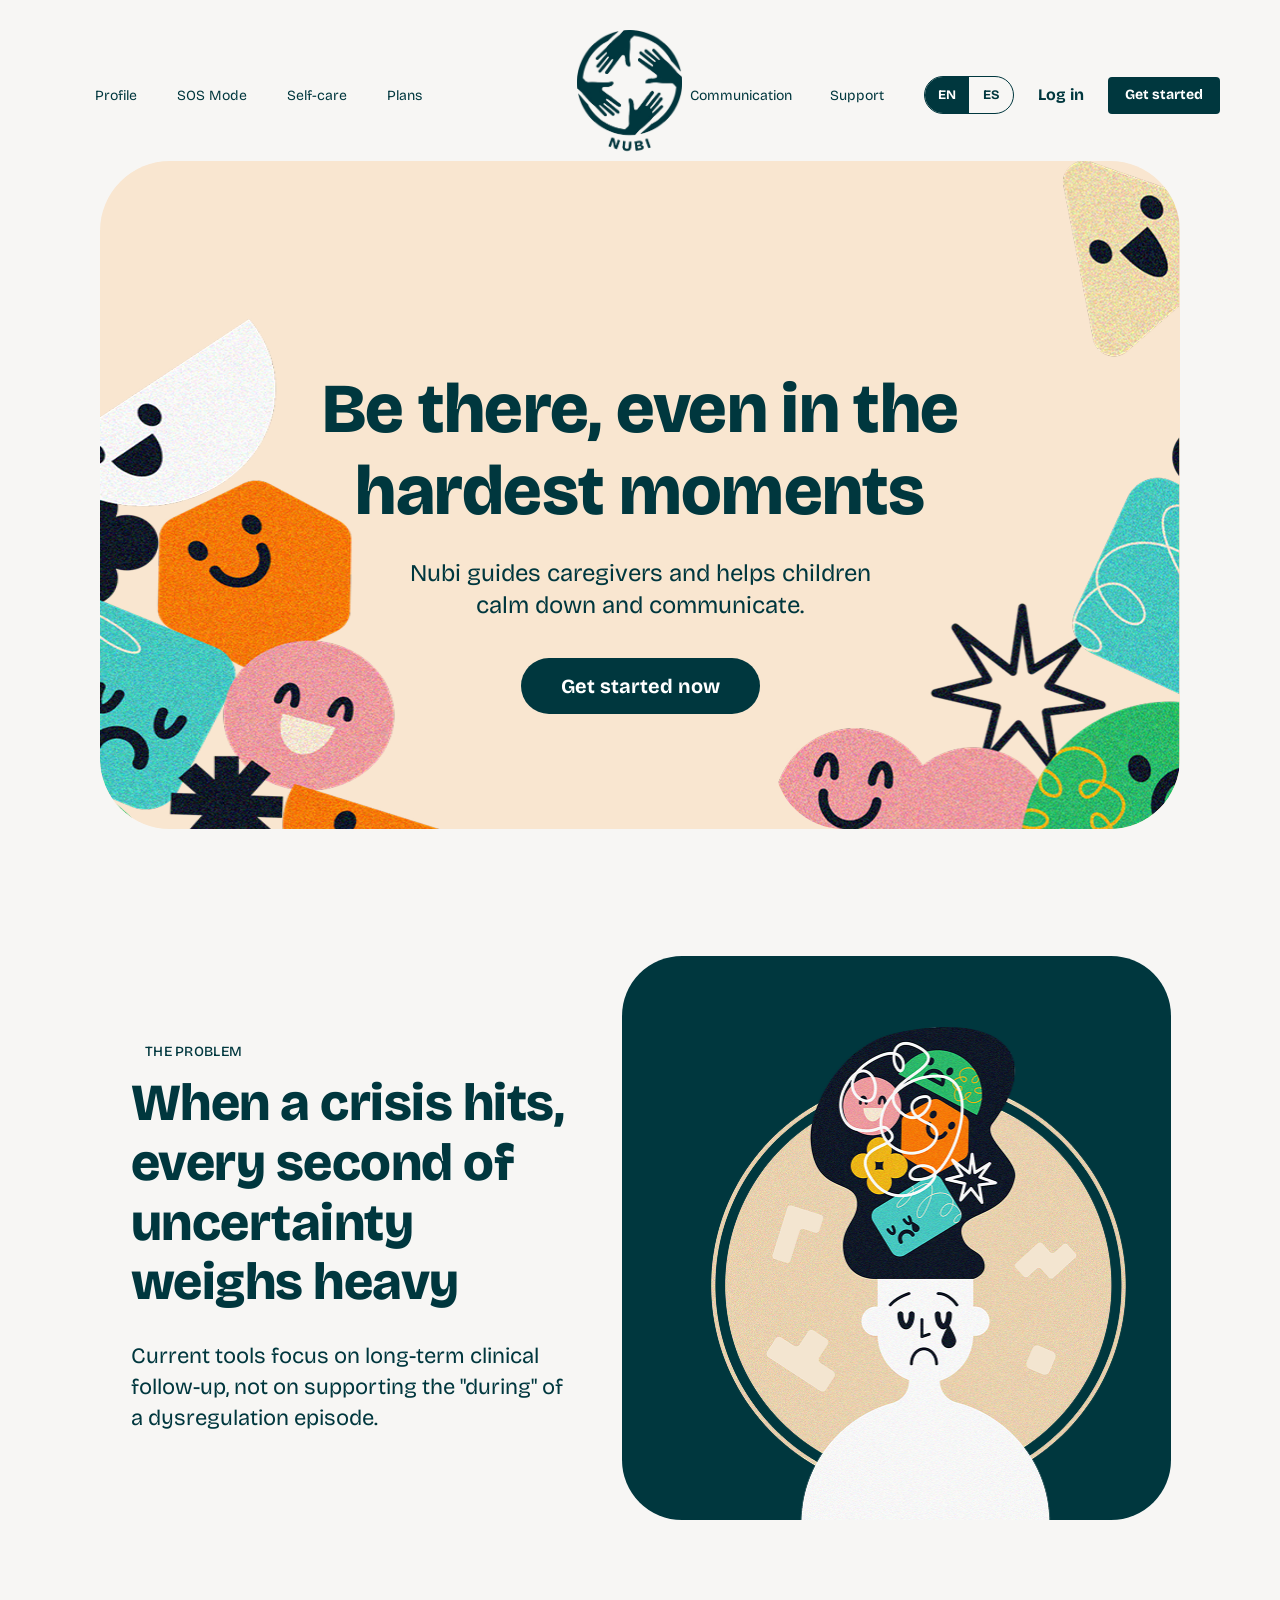
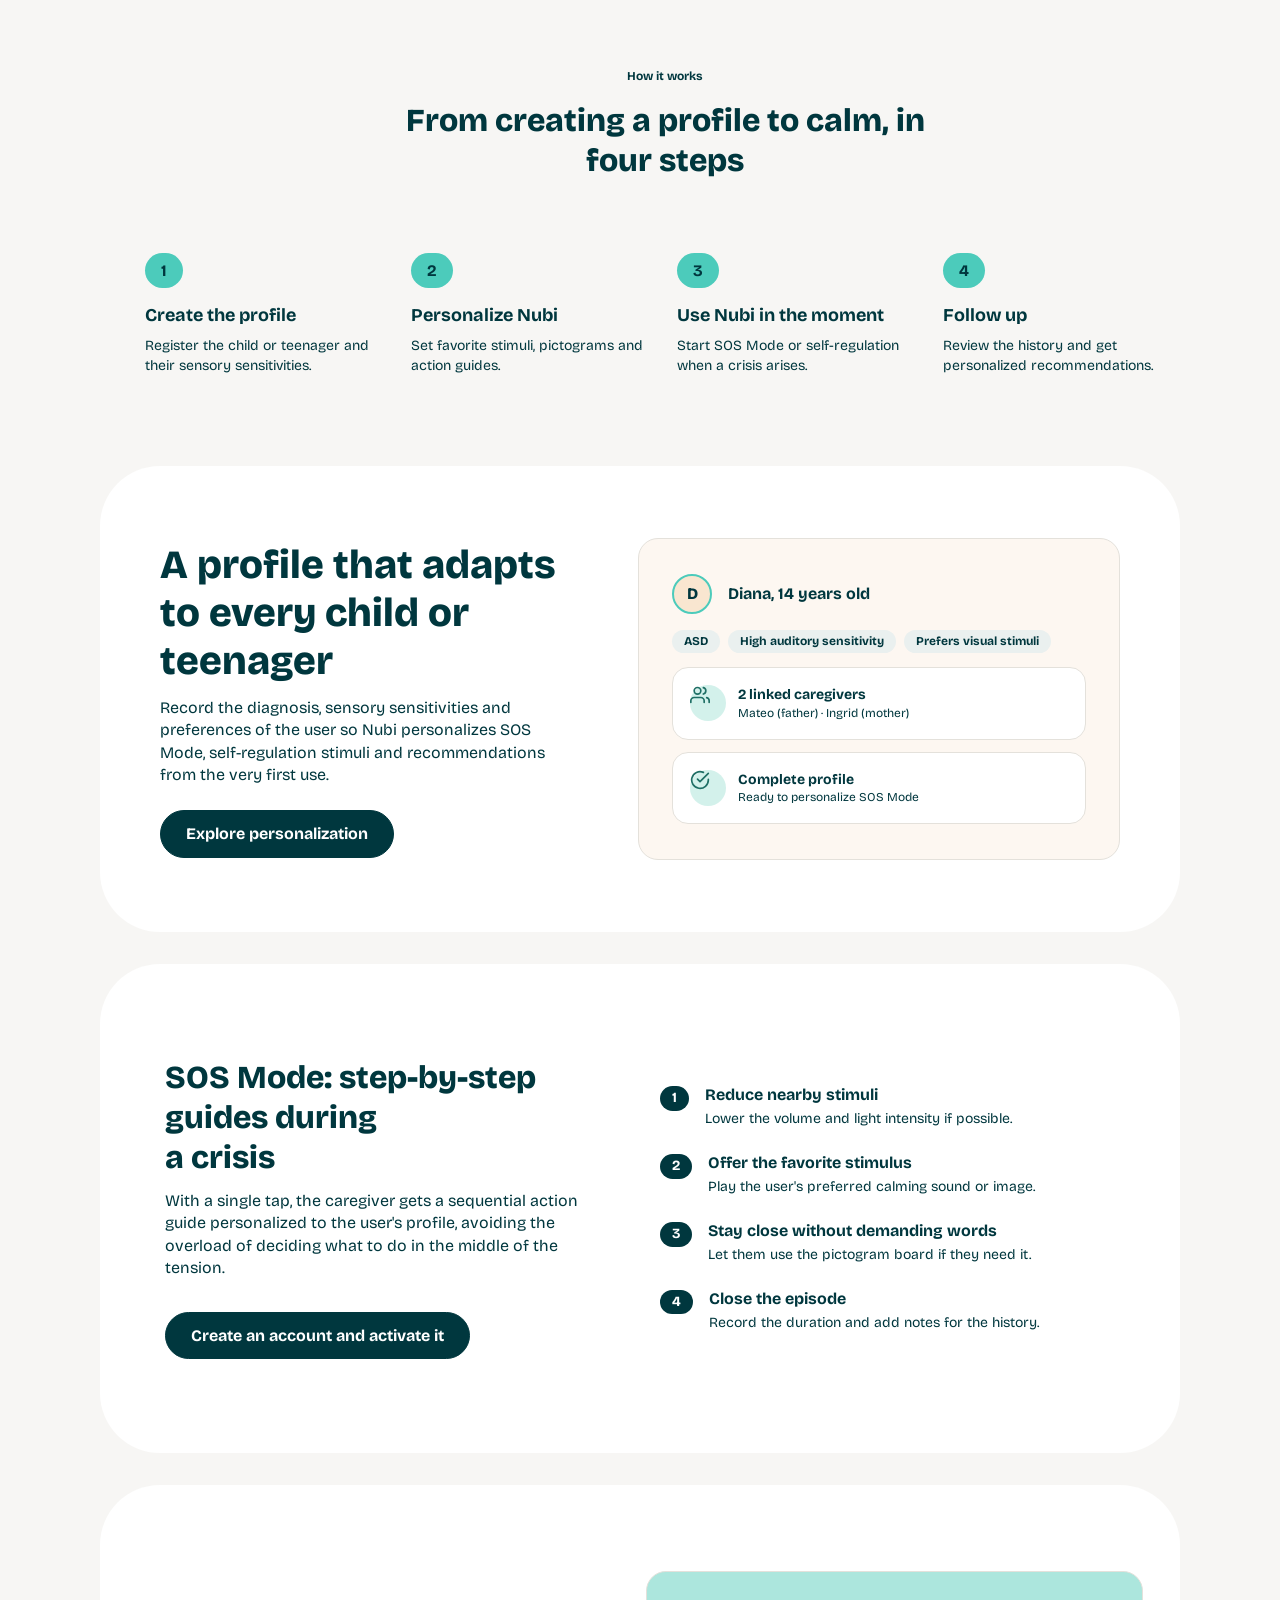
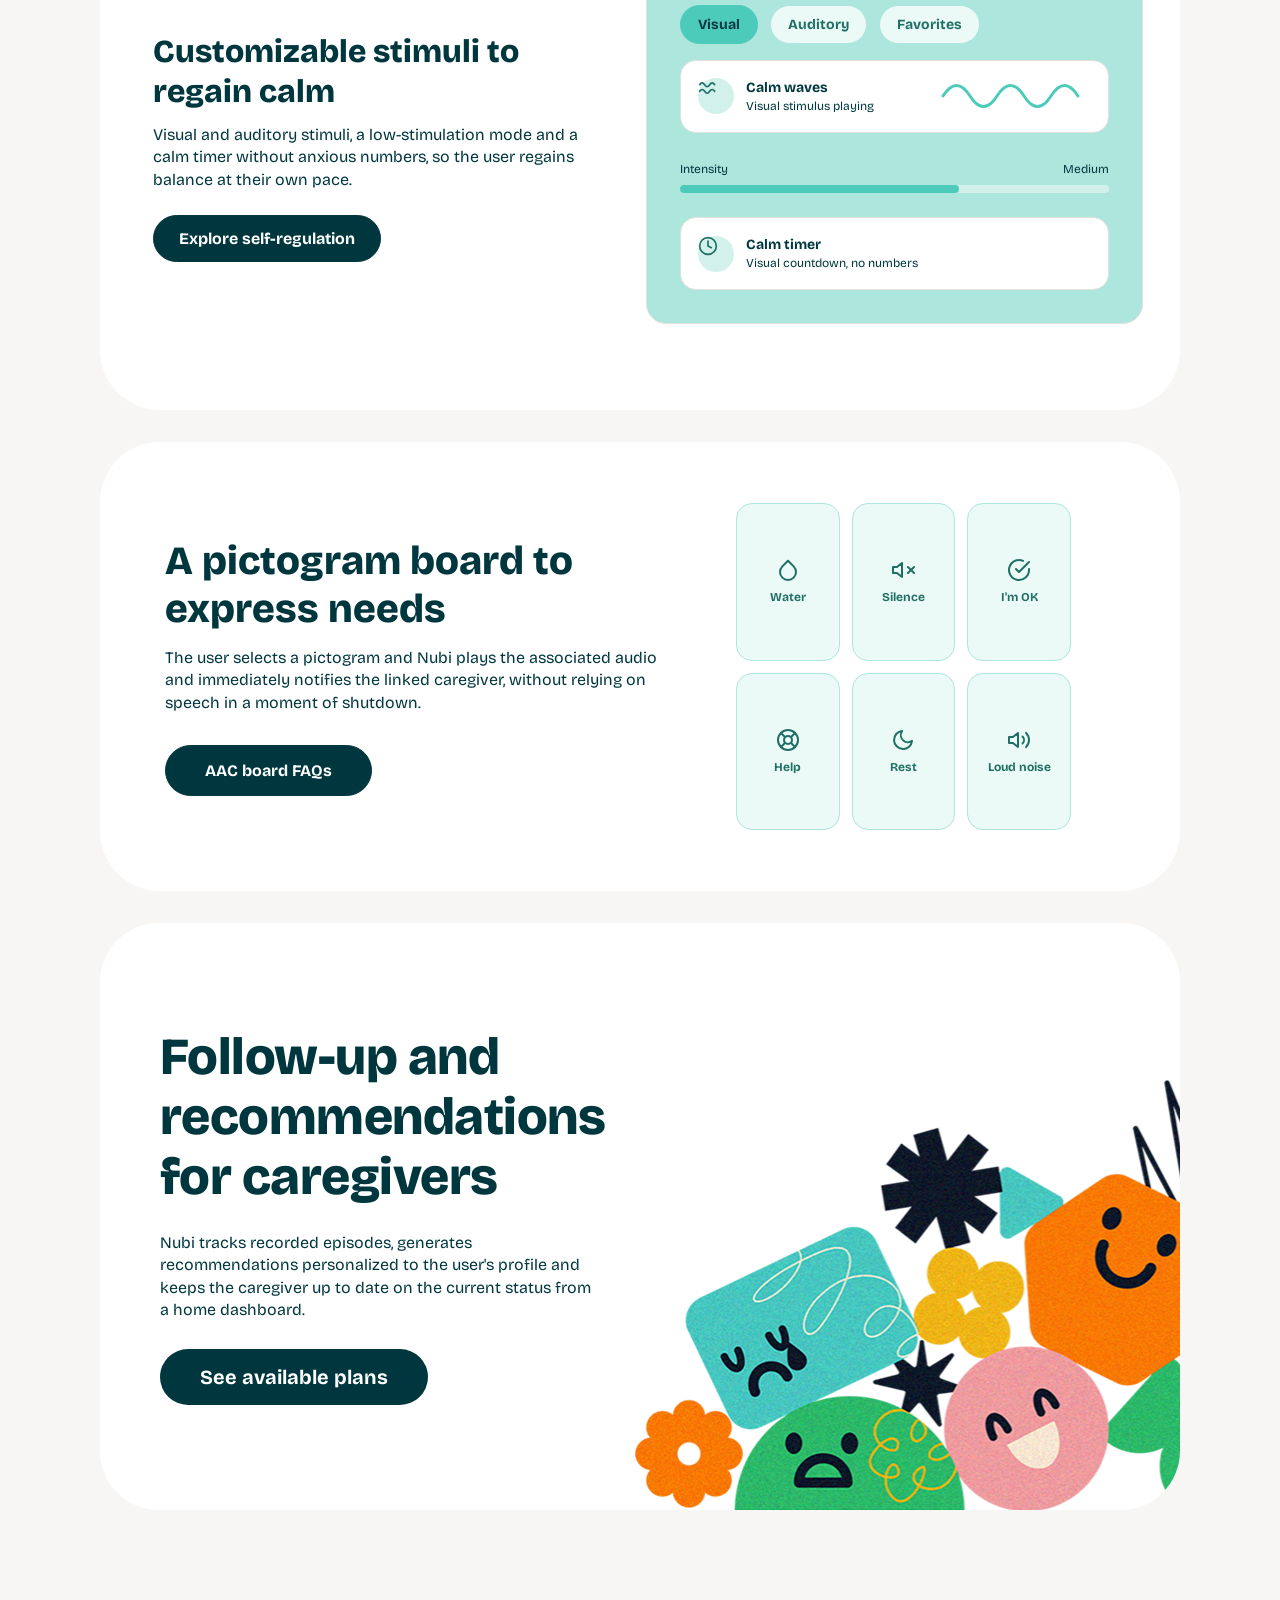
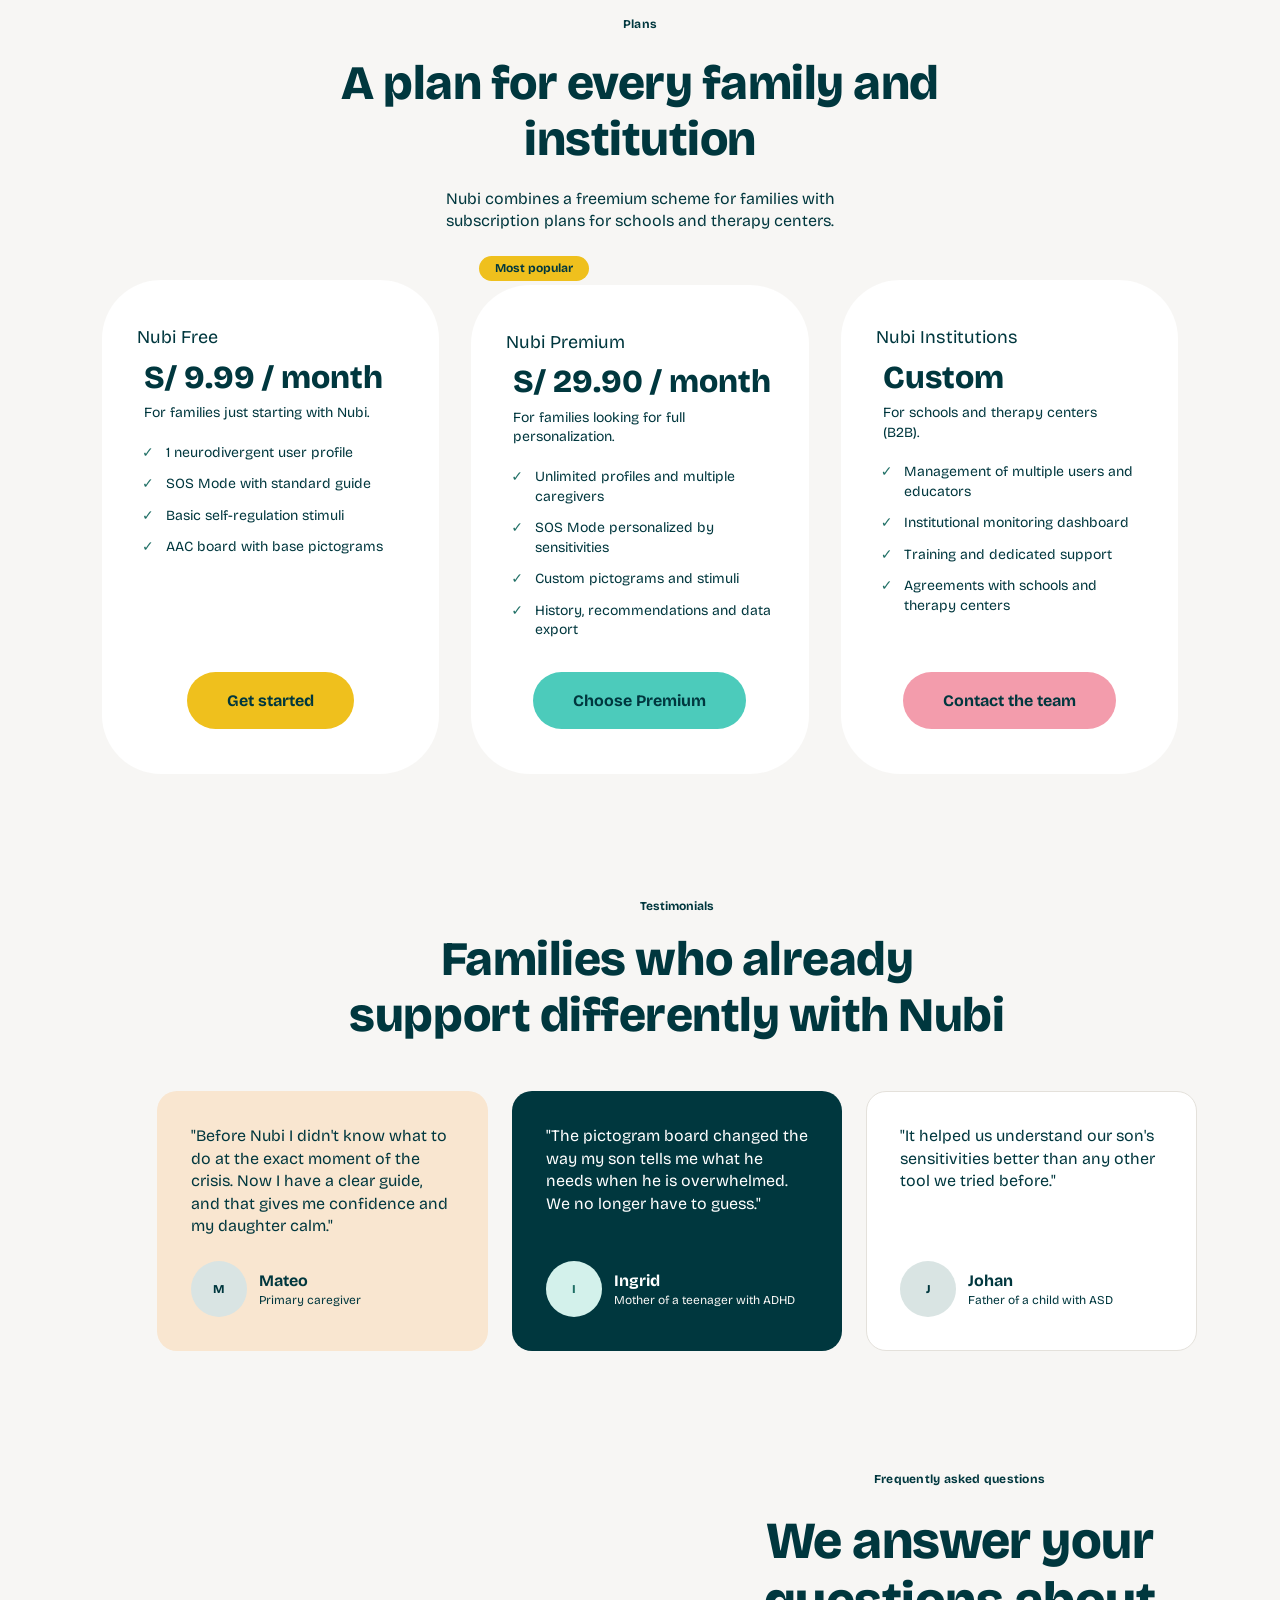
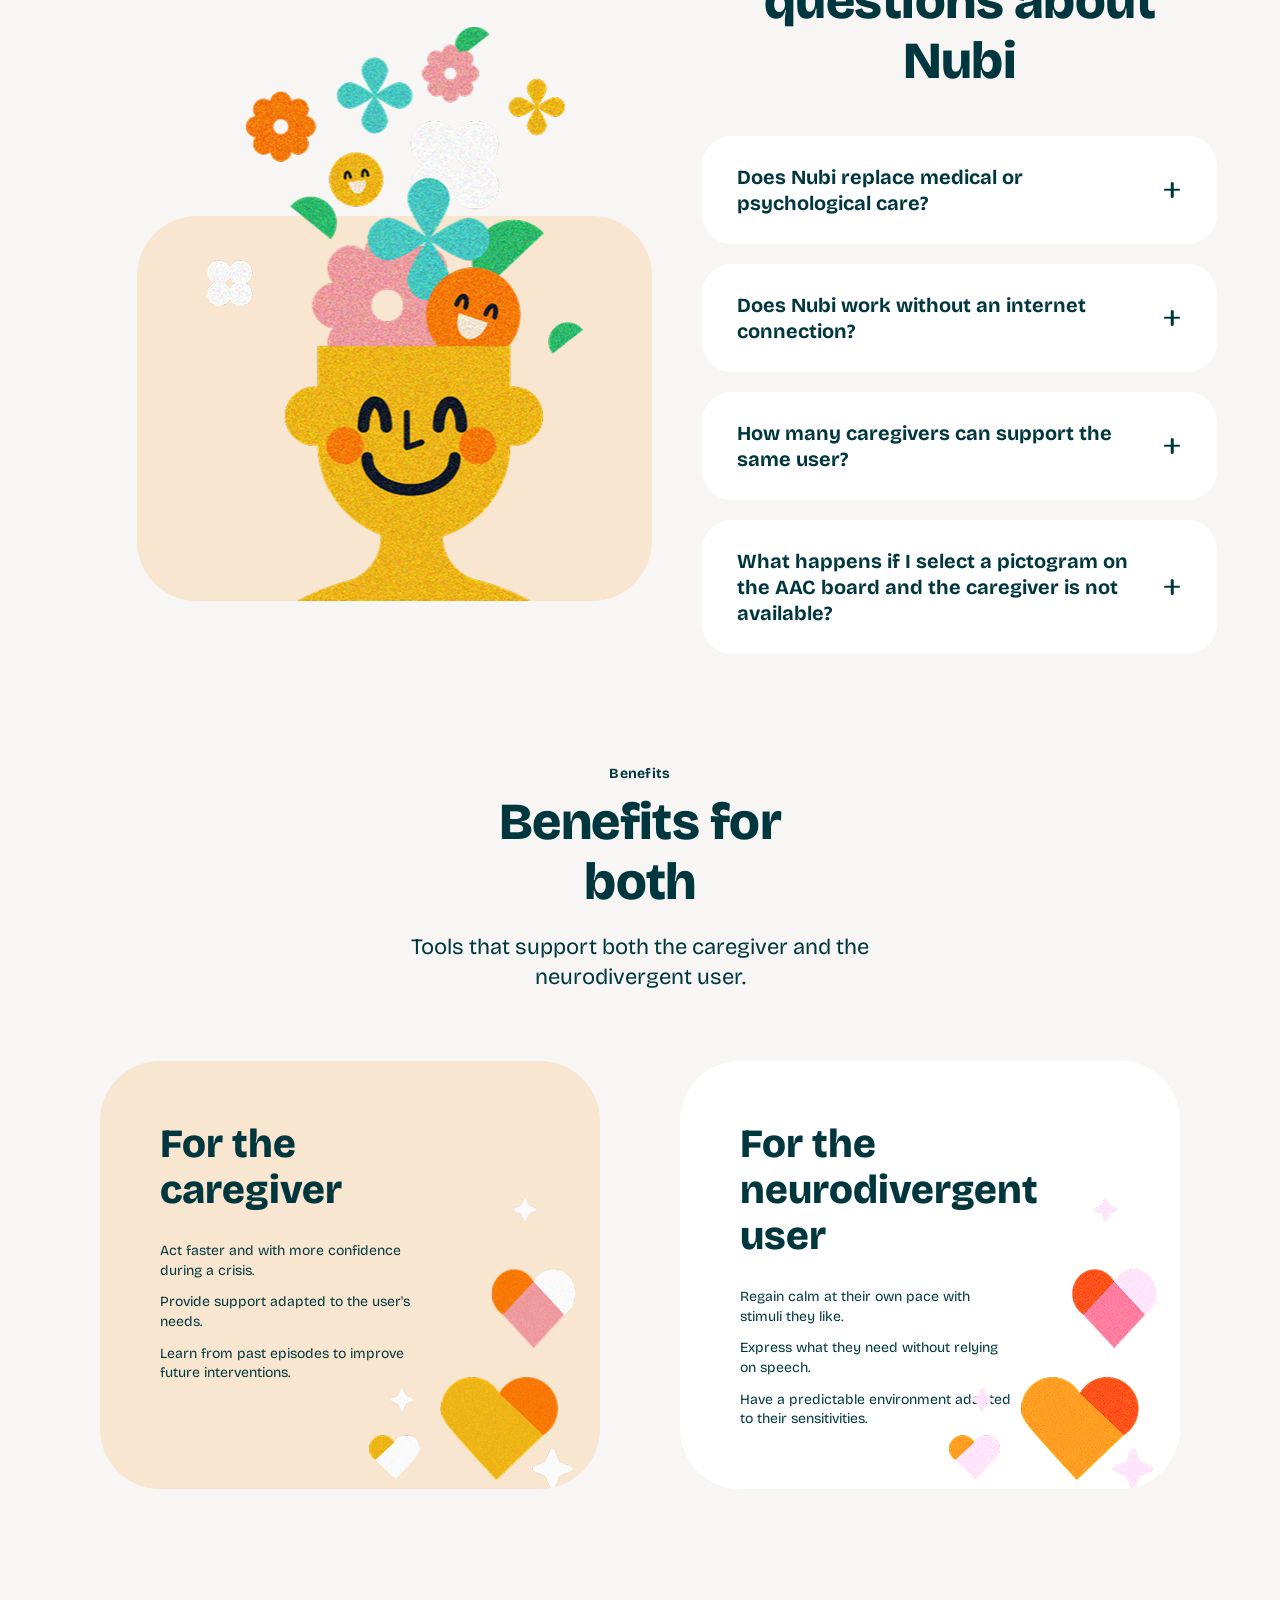
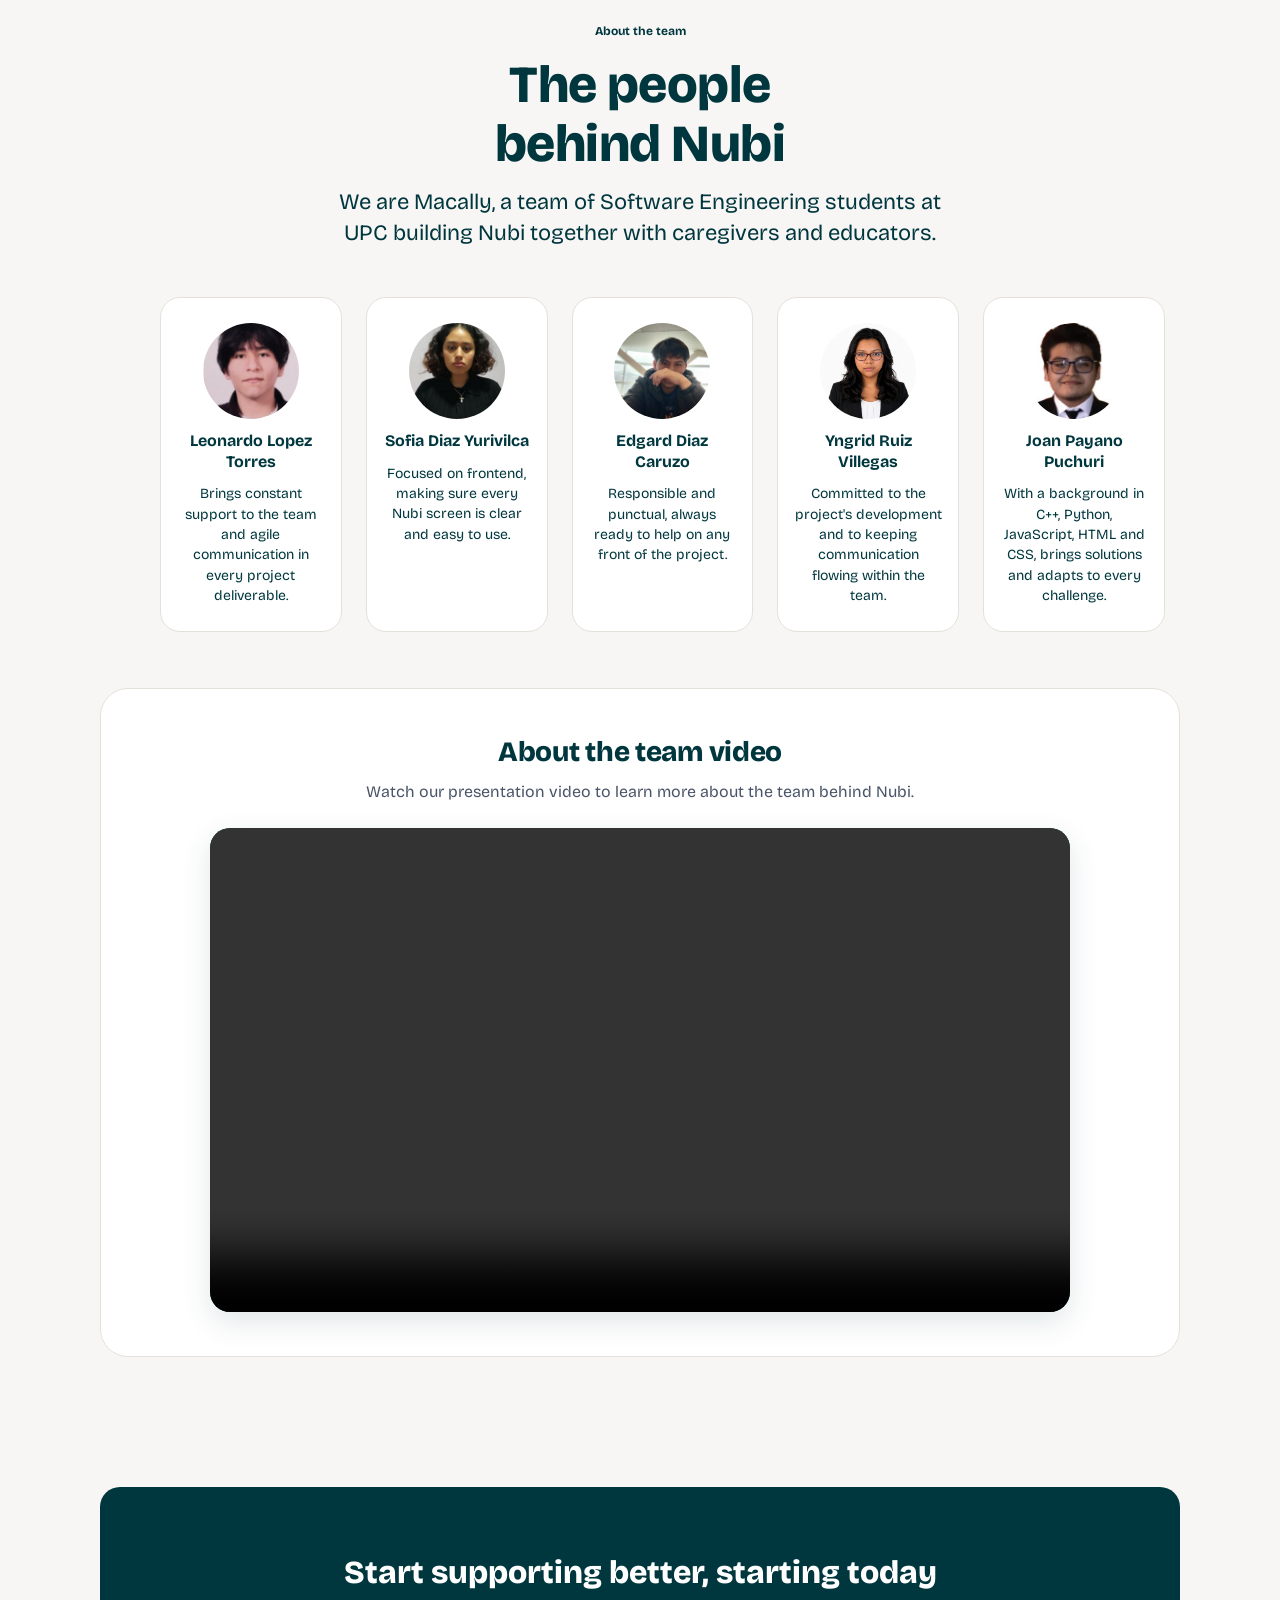
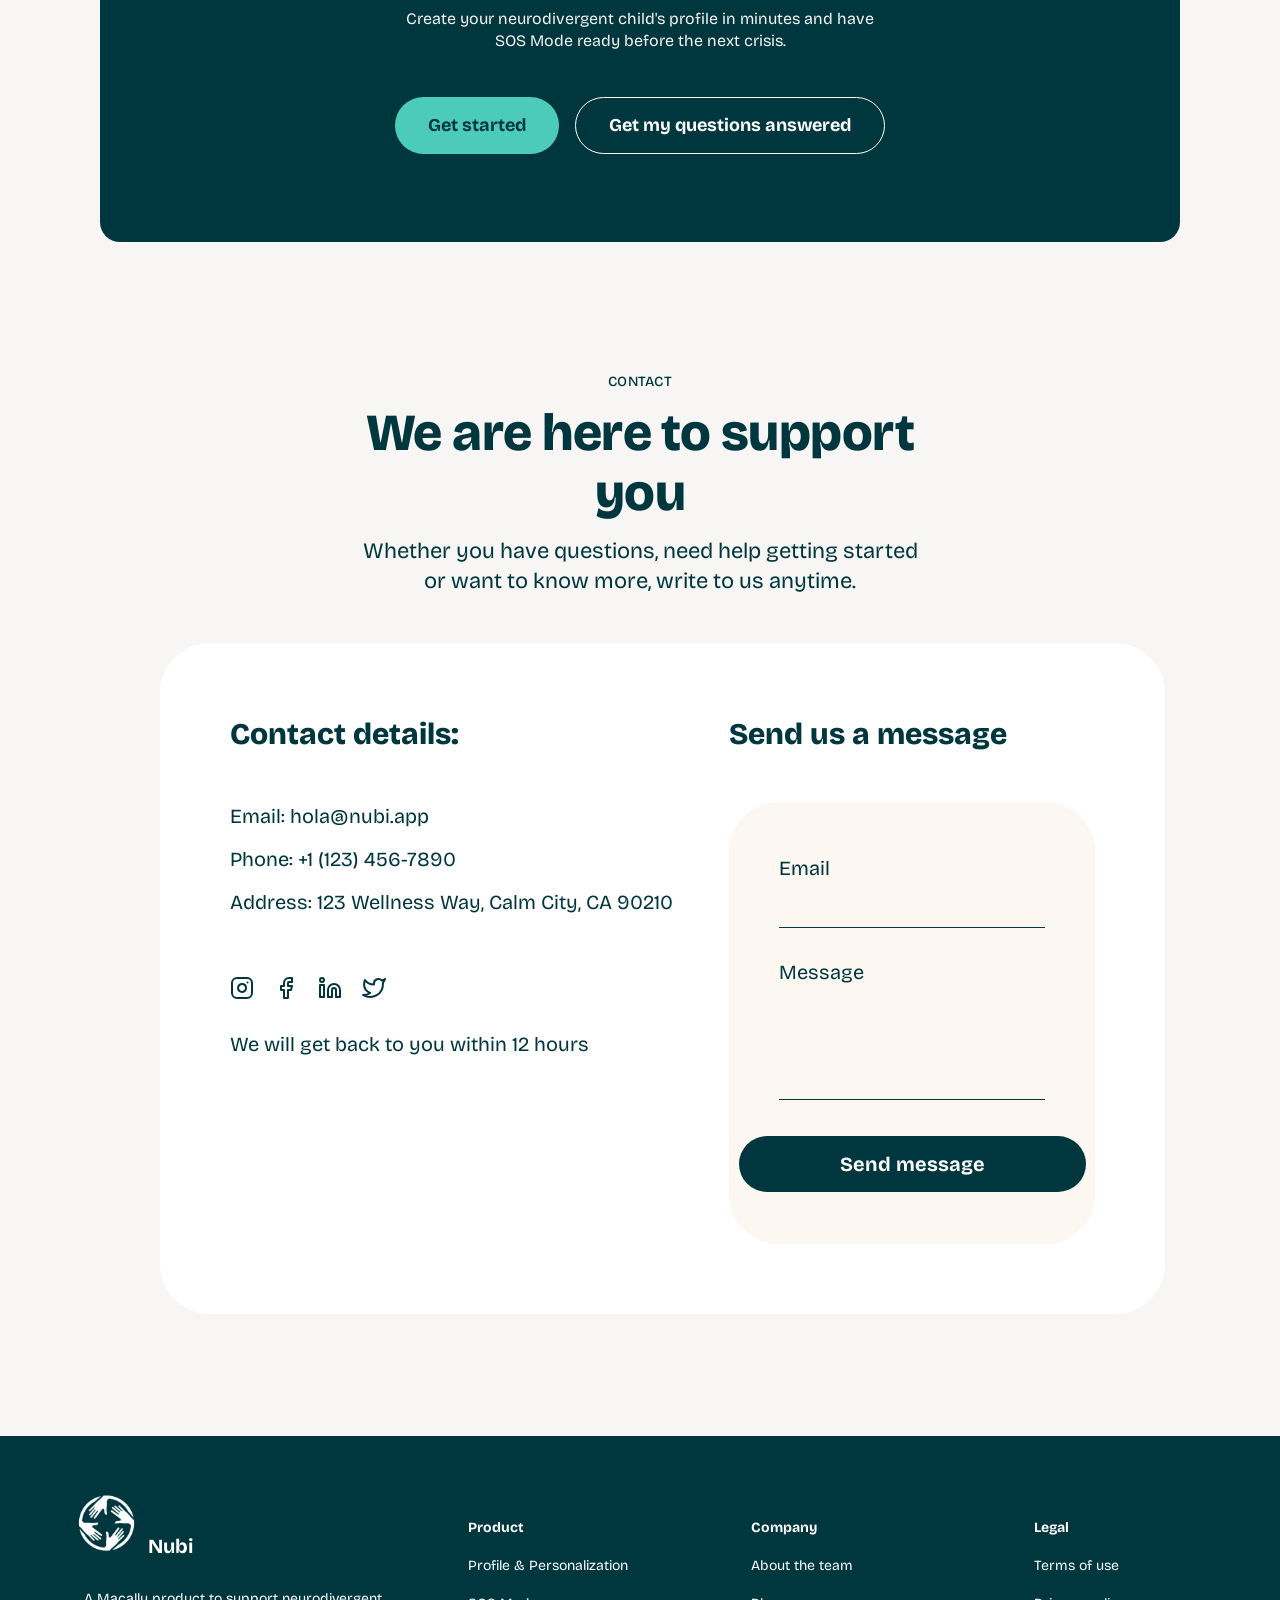
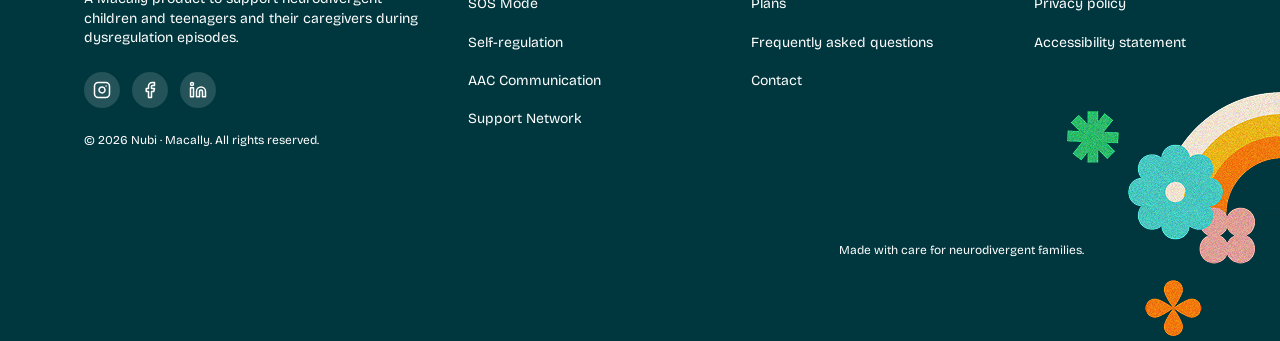
==== commit 8ecafffa: "fix(landing): resolve leftover merge conflict markers and align texts Remove conflict markers from i" ====
--- a/docs/index.html
+++ b/docs/index.html
@@ -61,9 +61,11 @@
           <button type="button" class="lang-btn" data-lang="en" lang="en" aria-pressed="true" aria-label="Switch language to English" data-i18n-aria-label="k168">EN</button>
           <button type="button" class="lang-btn" data-lang="es" lang="es-419" aria-pressed="false" aria-label="Switch language to Spanish" data-i18n-aria-label="k169">ES</button>
         </div>
-        <a class="login" href="https://nubi-frontend-7793.web.app/inicio
-" data-app-route="login" data-i18n="k010">Log in</a>
-        <a class="btn btn-dark" href="#planes" data-app-route="signup" data-i18n="k011">Get started free</a>
+
+<a class="login" href="https://nubi-frontend-7793.web.app/inicio" data-app-route="login" data-i18n="k010">Log in</a>
+
+<a class="btn btn-dark" href="#planes" data-app-route="signup" data-i18n="k011">Get started</a>
+
       </div>
     </nav>
     <button type="button" class="nav-toggle" aria-expanded="false" aria-controls="mobile-menu" aria-label="Open menu" data-i18n-aria-label="k167"><span class="bars" aria-hidden="true"></span></button>
@@ -78,8 +80,8 @@
         <li><a href="#equipo" data-i18n="k129">About the team</a></li>
         <li><a href="#faq" data-i18n="k108">Frequently asked questions</a></li>
         <li><a href="#contacto" data-i18n="k160">Contact</a></li>
-        <li class="menu-account"><a href="#contacto" data-app-route="login" data-i18n="k010">Log in</a></li>
-        <li class="menu-account"><a class="btn btn-dark" href="#planes" data-app-route="signup" data-i18n="k011">Get started free</a></li>
+        <li class="menu-account"><a href="https://nubi-frontend-7793.web.app/inicio" data-app-route="login" data-i18n="k010">Log in</a></li>
+        <li class="menu-account"><a class="btn btn-dark" href="#planes" data-app-route="signup" data-i18n="k011">Get started</a></li>
       </ul>
     </nav>
   </header>
@@ -257,7 +259,7 @@
         <div class="plan-col side">
           <div class="plan">
             <span class="plan-name">Nubi Free</span>
-            <span class="plan-price" data-i18n="k078">Free</span>
+            <span class="plan-price" data-i18n="k078">S/ 9.99 / month</span>
             <span class="plan-desc" data-i18n="k079">For families just starting with Nubi.</span>
             <ul>
               <li data-i18n="k080">1 neurodivergent user profile</li>
@@ -265,7 +267,7 @@
               <li data-i18n="k082">Basic self-regulation stimuli</li>
               <li data-i18n="k083">AAC board with base pictograms</li>
             </ul>
-            <a class="btn btn-yellow" href="#contacto" data-app-route="signup" data-i18n="k011">Get started free</a>
+            <a class="btn btn-yellow" href="#contacto" data-app-route="signup" data-i18n="k011">Get started</a>
           </div>
         </div>
         <div class="plan-col premium">
@@ -430,7 +432,7 @@
       <!-- Video: About the team -->
       <div class="team-video-box">
         <div class="team-video-head">
-          <h3 data-i18n="k171">About the team </h3>
+          <h3 data-i18n="k171">About the team video</h3>
           <p data-i18n="k172">Watch our presentation video to learn more about the team behind Nubi.</p>
         </div>
         <div class="team-video-wrapper">
@@ -440,24 +442,6 @@
           </video>
         </div>
       </div>
-<<<<<<< HEAD
-
-    <!-- Video: About the product -->
-    <div class="team-video-box">
-      <div class="team-video-head">
-        <h3 data-i18n="k174">About the product</h3>
-        <p class="video-subtitle" data-i18n="k175">See Nubi in action</p>
-        <p data-i18n="k176">A short walkthrough of how Nubi supports caregivers and neurodivergent users during a crisis.</p>
-      </div>
-      <div class="video-frame">
-        <video class="team-video" controls playsinline preload="metadata">
-          <source src="videos/About%20the%20product.mp4" type="video/mp4">
-          <p data-i18n="k173">Your browser does not support HTML5 video.</p>
-        </video>
-      </div>
-    </div>
-=======
->>>>>>> 9e54f9547792bad2716cef91fbe8db49b86b05c0
     </section>
 
     <!-- CTA -->
@@ -465,7 +449,7 @@
       <h2 data-i18n="k137">Start supporting better, starting today</h2>
       <p data-i18n="k138">Create your neurodivergent child's profile in minutes and have SOS Mode ready before the next crisis.</p>
       <div class="cta-actions">
-        <a class="btn btn-mint btn-cta" href="#planes" data-app-route="signup" data-i18n="k011">Get started free</a>
+        <a class="btn btn-mint btn-cta" href="#planes" data-app-route="signup" data-i18n="k011">Get started</a>
         <a class="btn btn-cta outline" href="#faq" data-i18n="k139">Get my questions answered</a>
       </div>
     </section>
--- a/docs/styles.css
+++ b/docs/styles.css
@@ -283,11 +283,7 @@
 .member h3 { font-size: 16px; font-weight: 700; line-height: 1.3; }
 .member p { font-size: 14px; line-height: 1.45; }
 
-<<<<<<< HEAD
 /* ---------- Video About the Team and About the product ---------- */
-=======
-/* ---------- Video About the Team ---------- */
->>>>>>> 9e54f9547792bad2716cef91fbe8db49b86b05c0
 .team-video-box {
   margin-top: 56px;
   background: #fff;
@@ -318,7 +314,6 @@
   line-height: 1.5;
   color: #4A5568;
 }
-<<<<<<< HEAD
 .team-video-head .video-subtitle {
   font-size: 20px;
   font-weight: 800;
@@ -327,9 +322,6 @@
 }
 .team-video-wrapper,
 .video-frame {
-=======
-.team-video-wrapper {
->>>>>>> 9e54f9547792bad2716cef91fbe8db49b86b05c0
   width: 100%;
   max-width: 860px;
   aspect-ratio: 16 / 9;
@@ -348,12 +340,8 @@
   display: block;
   border-radius: 20px;
 }
-<<<<<<< HEAD
 .team-video-wrapper p,
 .video-frame p {
-=======
-.team-video-wrapper p {
->>>>>>> 9e54f9547792bad2716cef91fbe8db49b86b05c0
   color: #fff;
   padding: 16px;
   font-size: 14px;
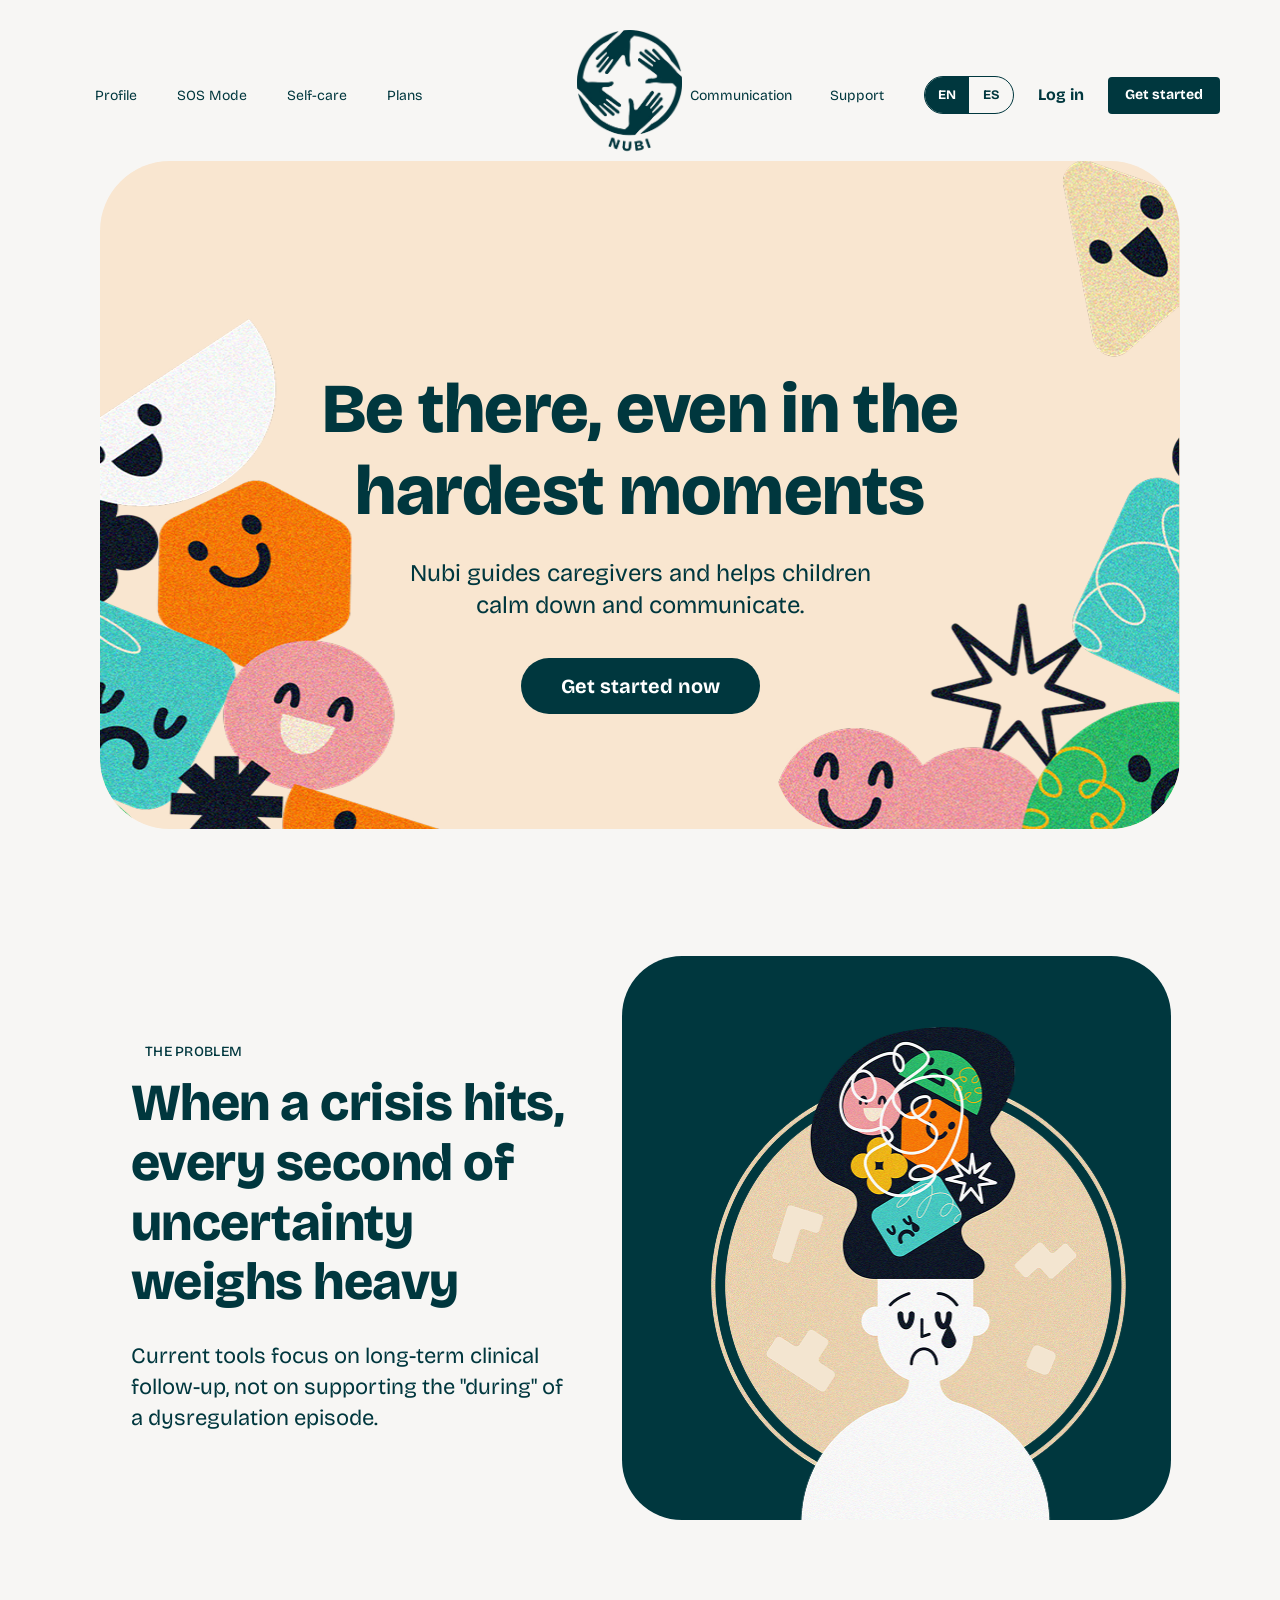
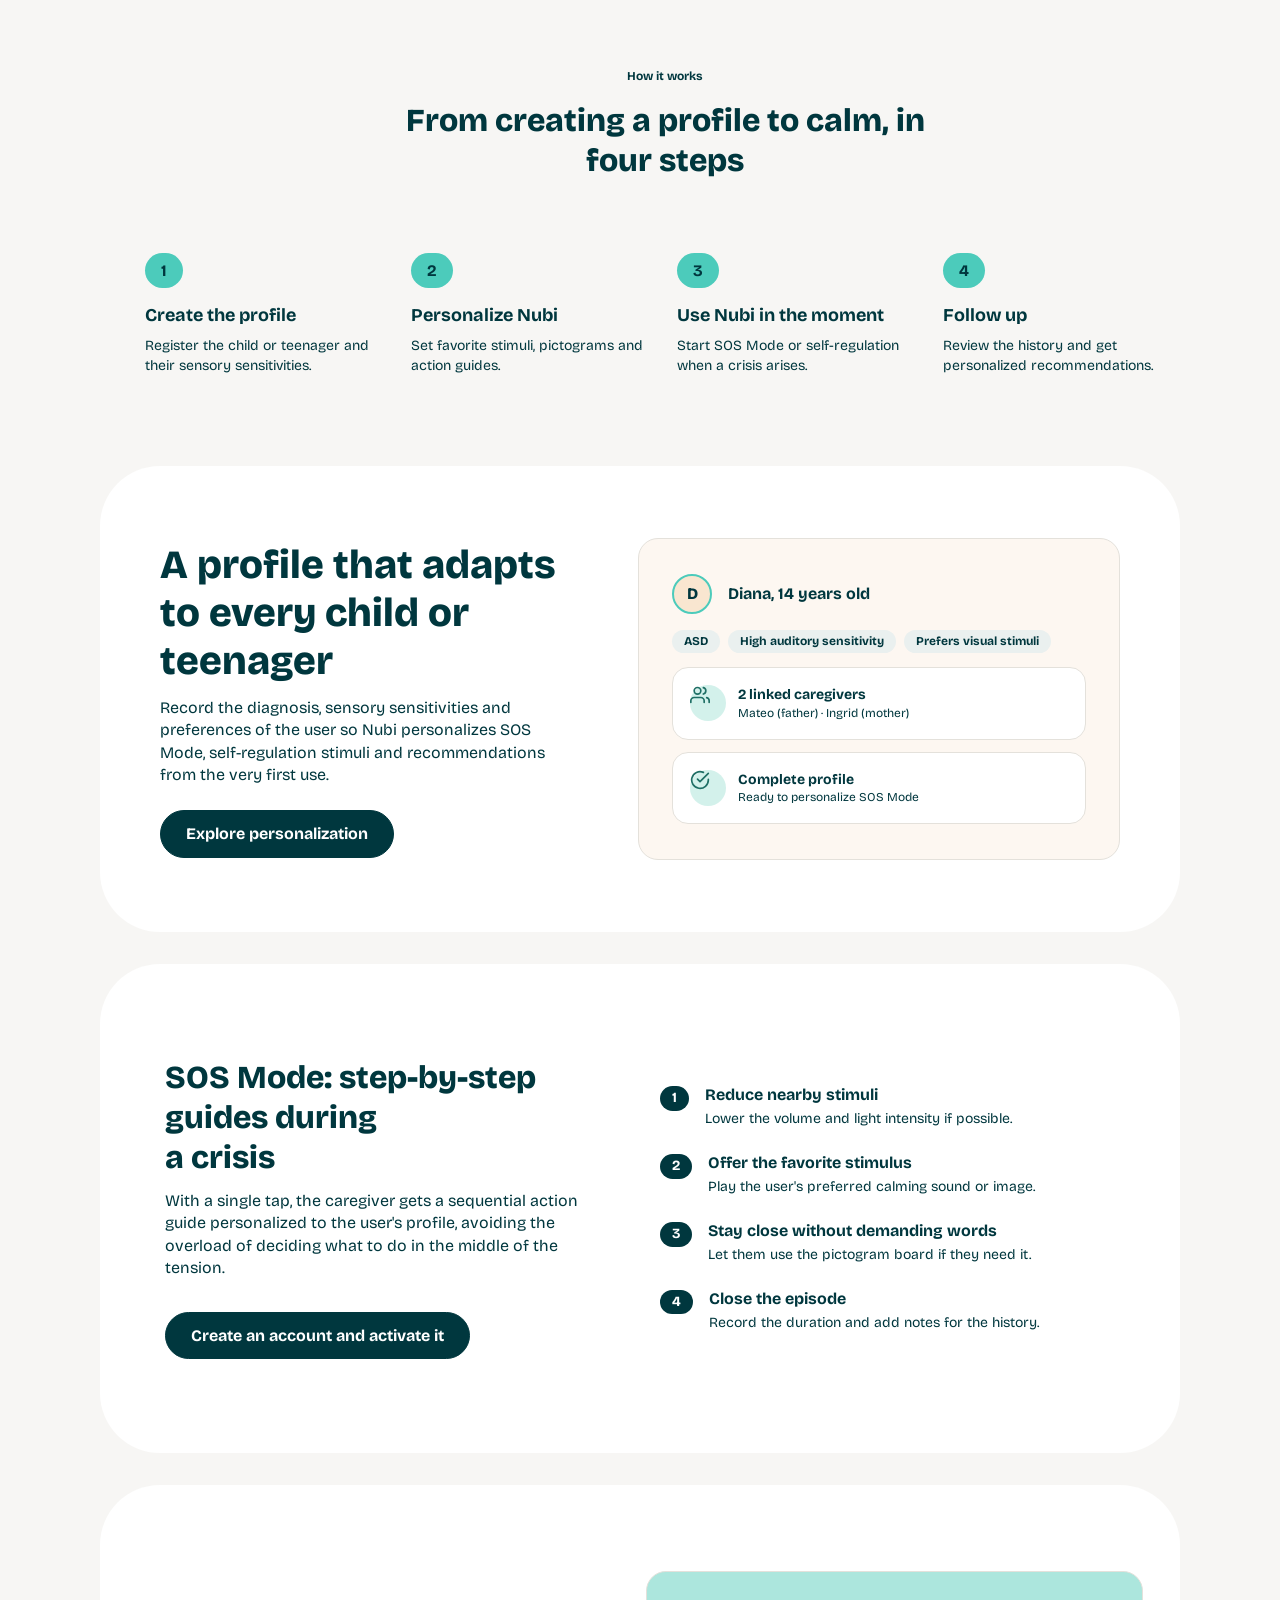
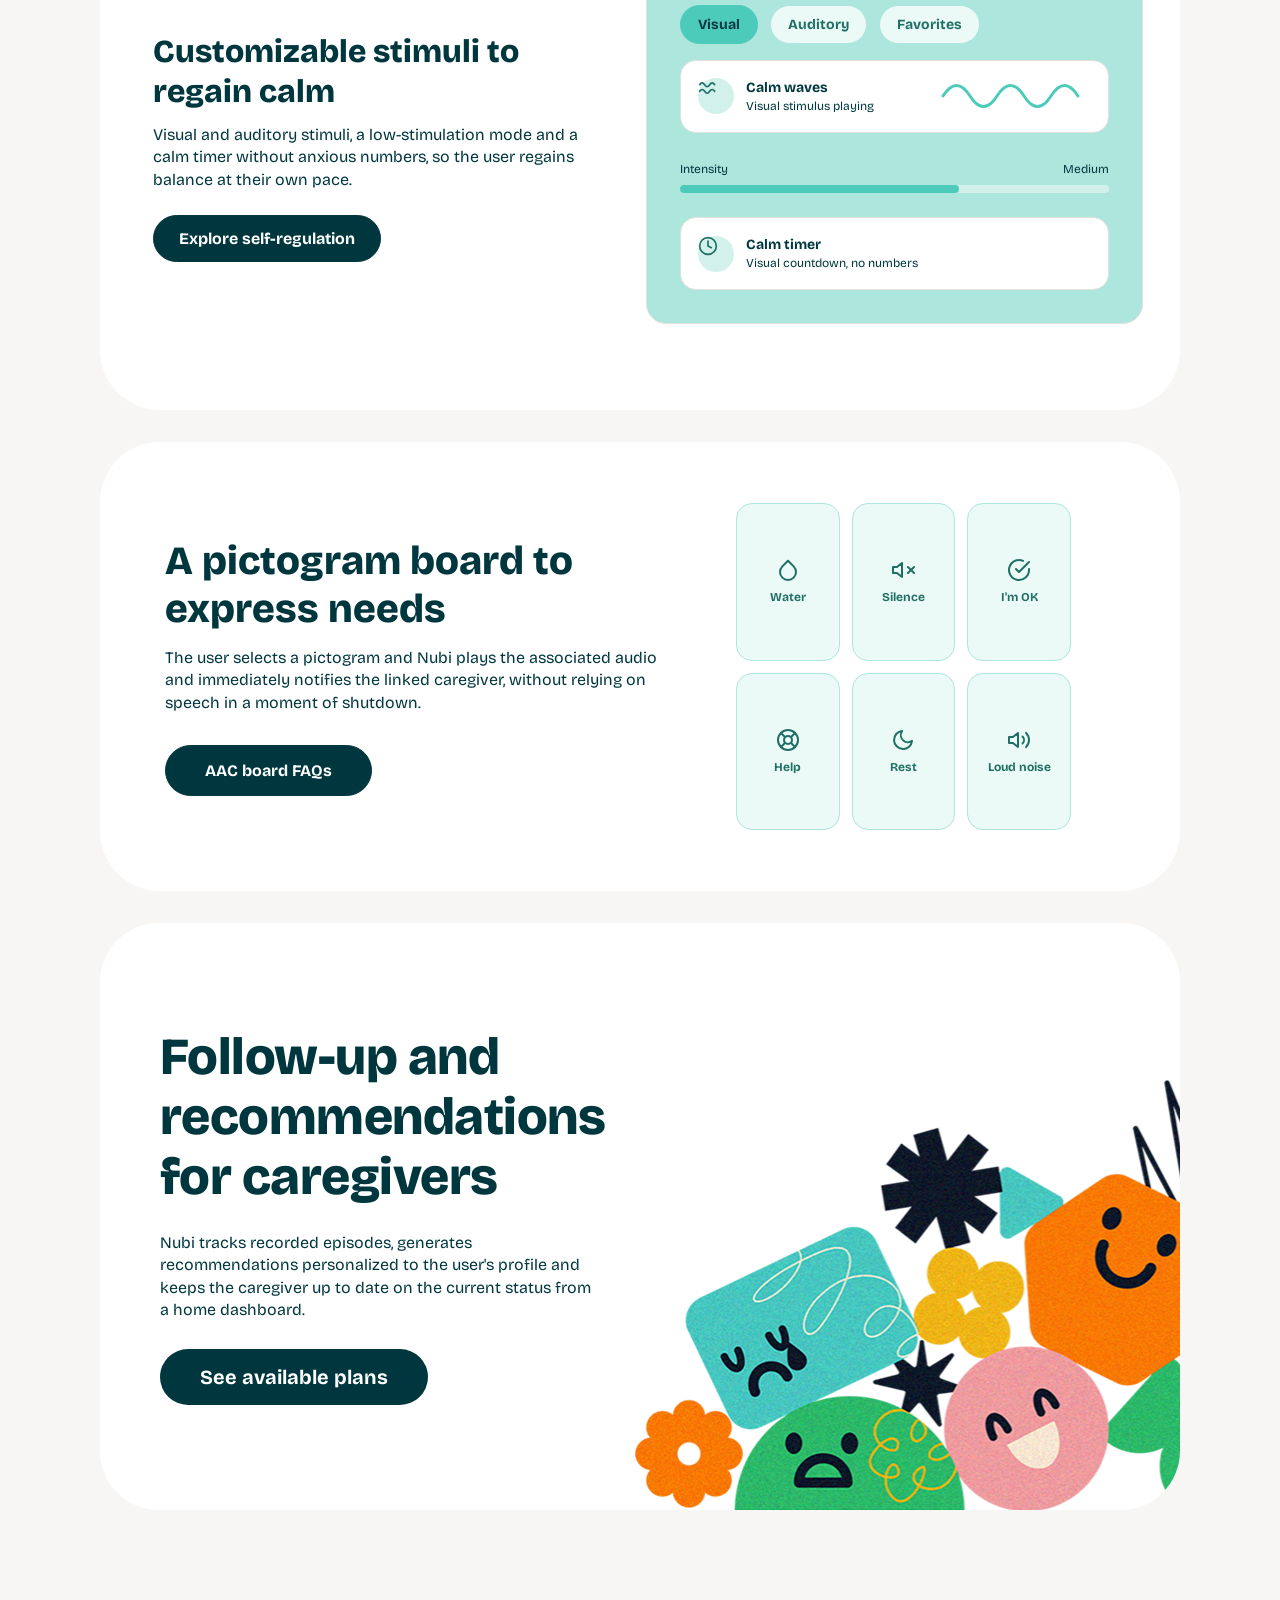
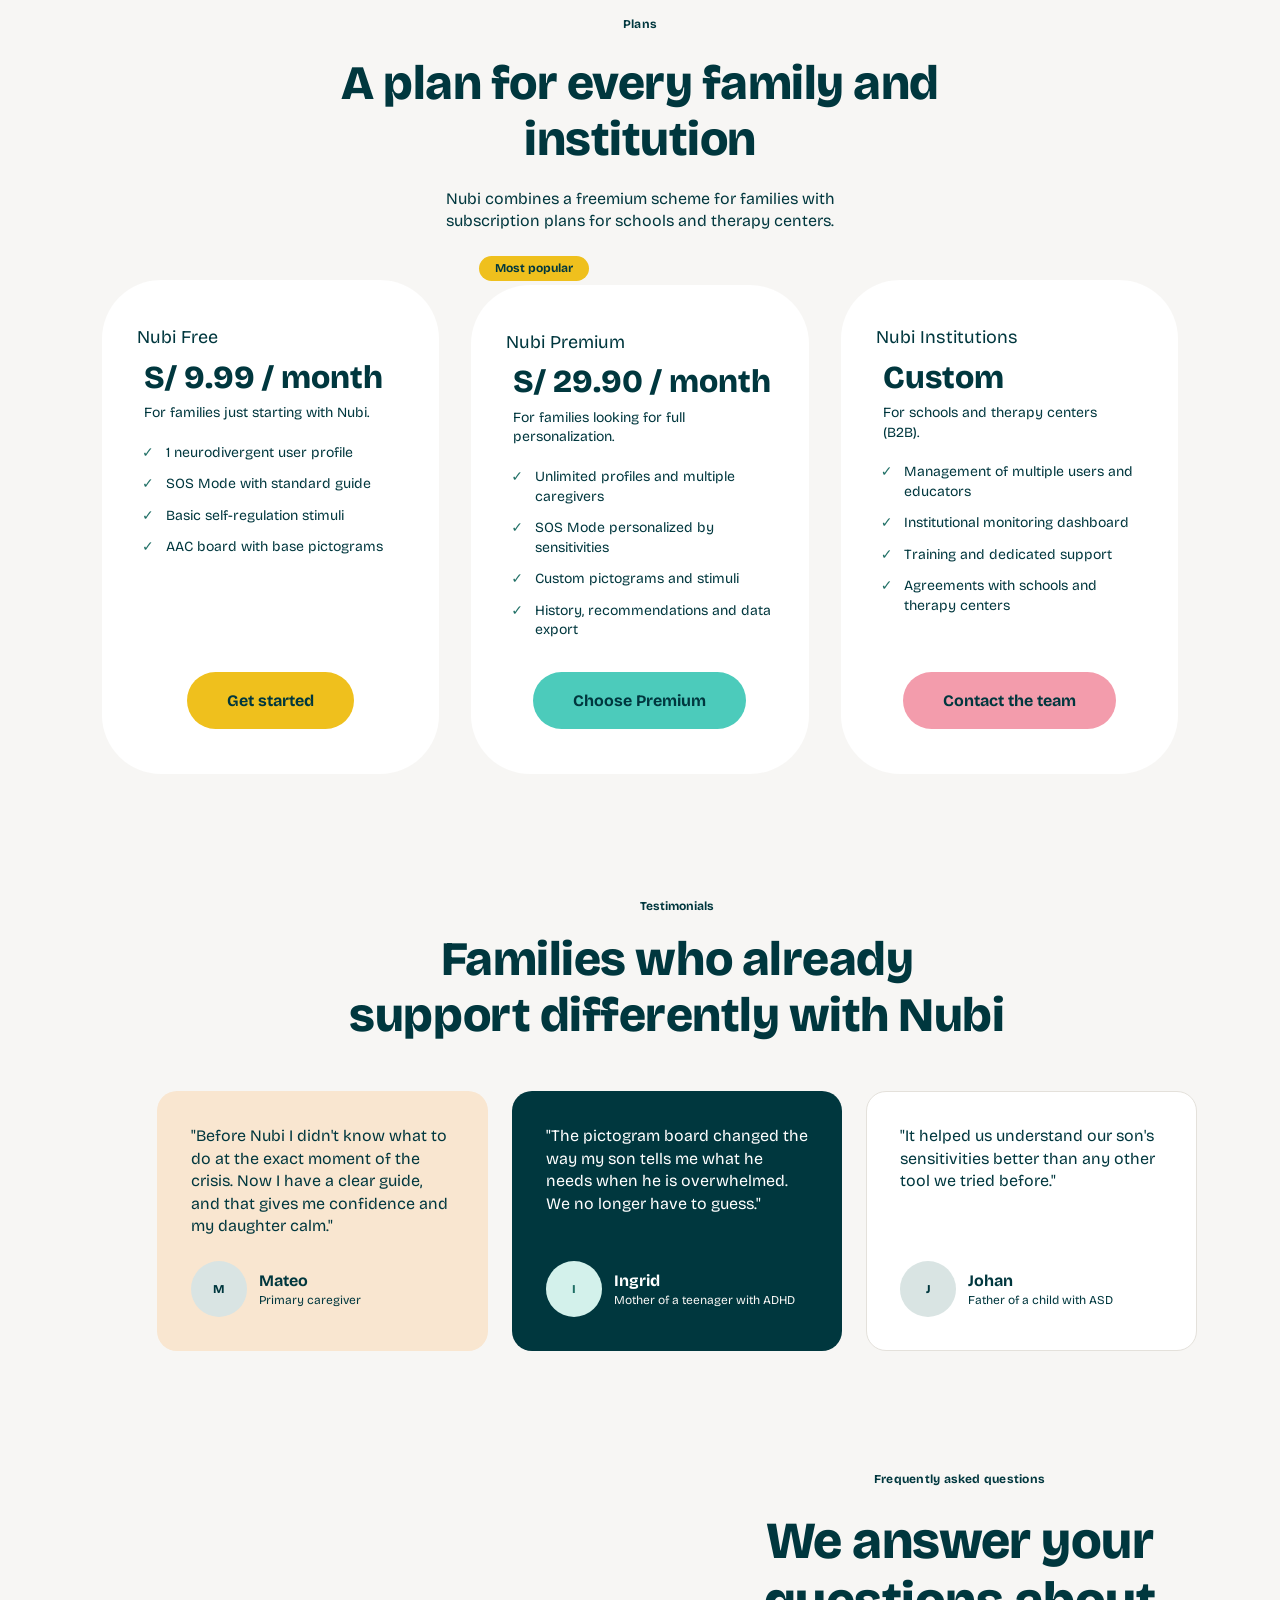
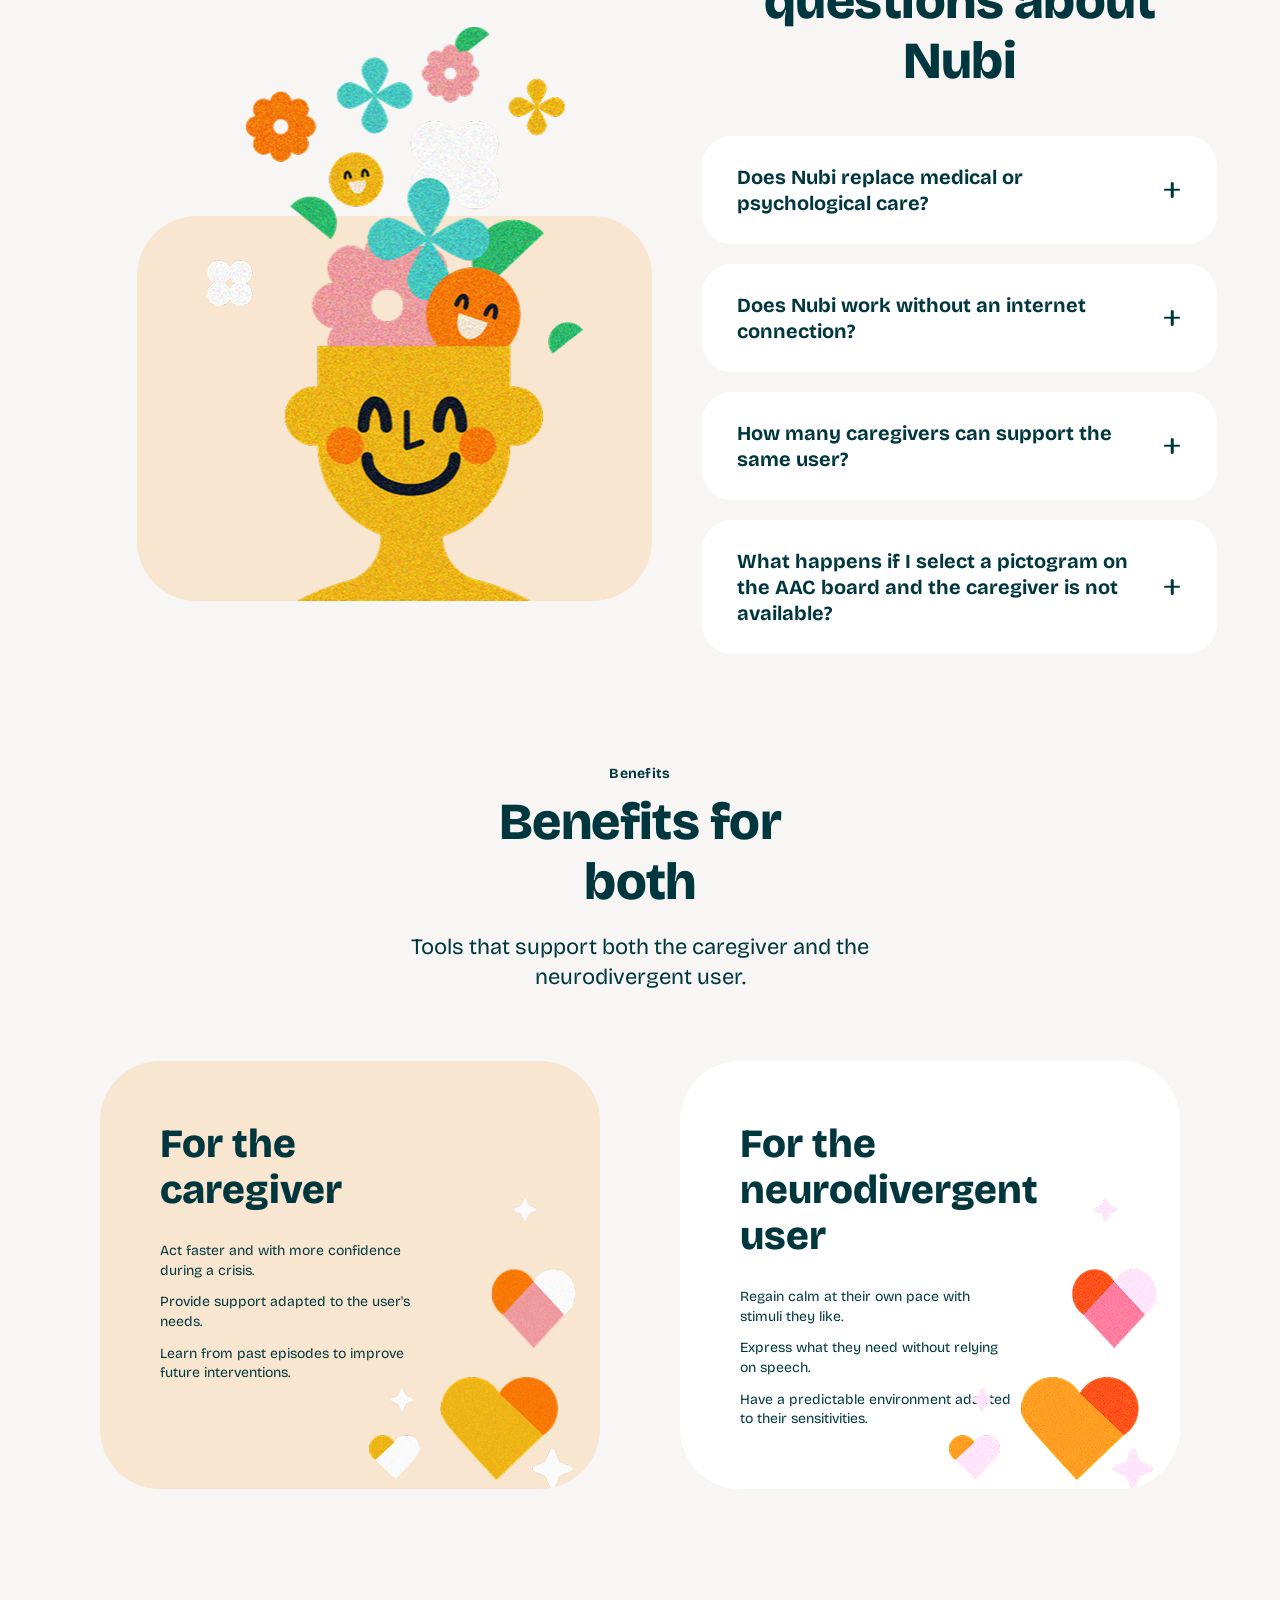
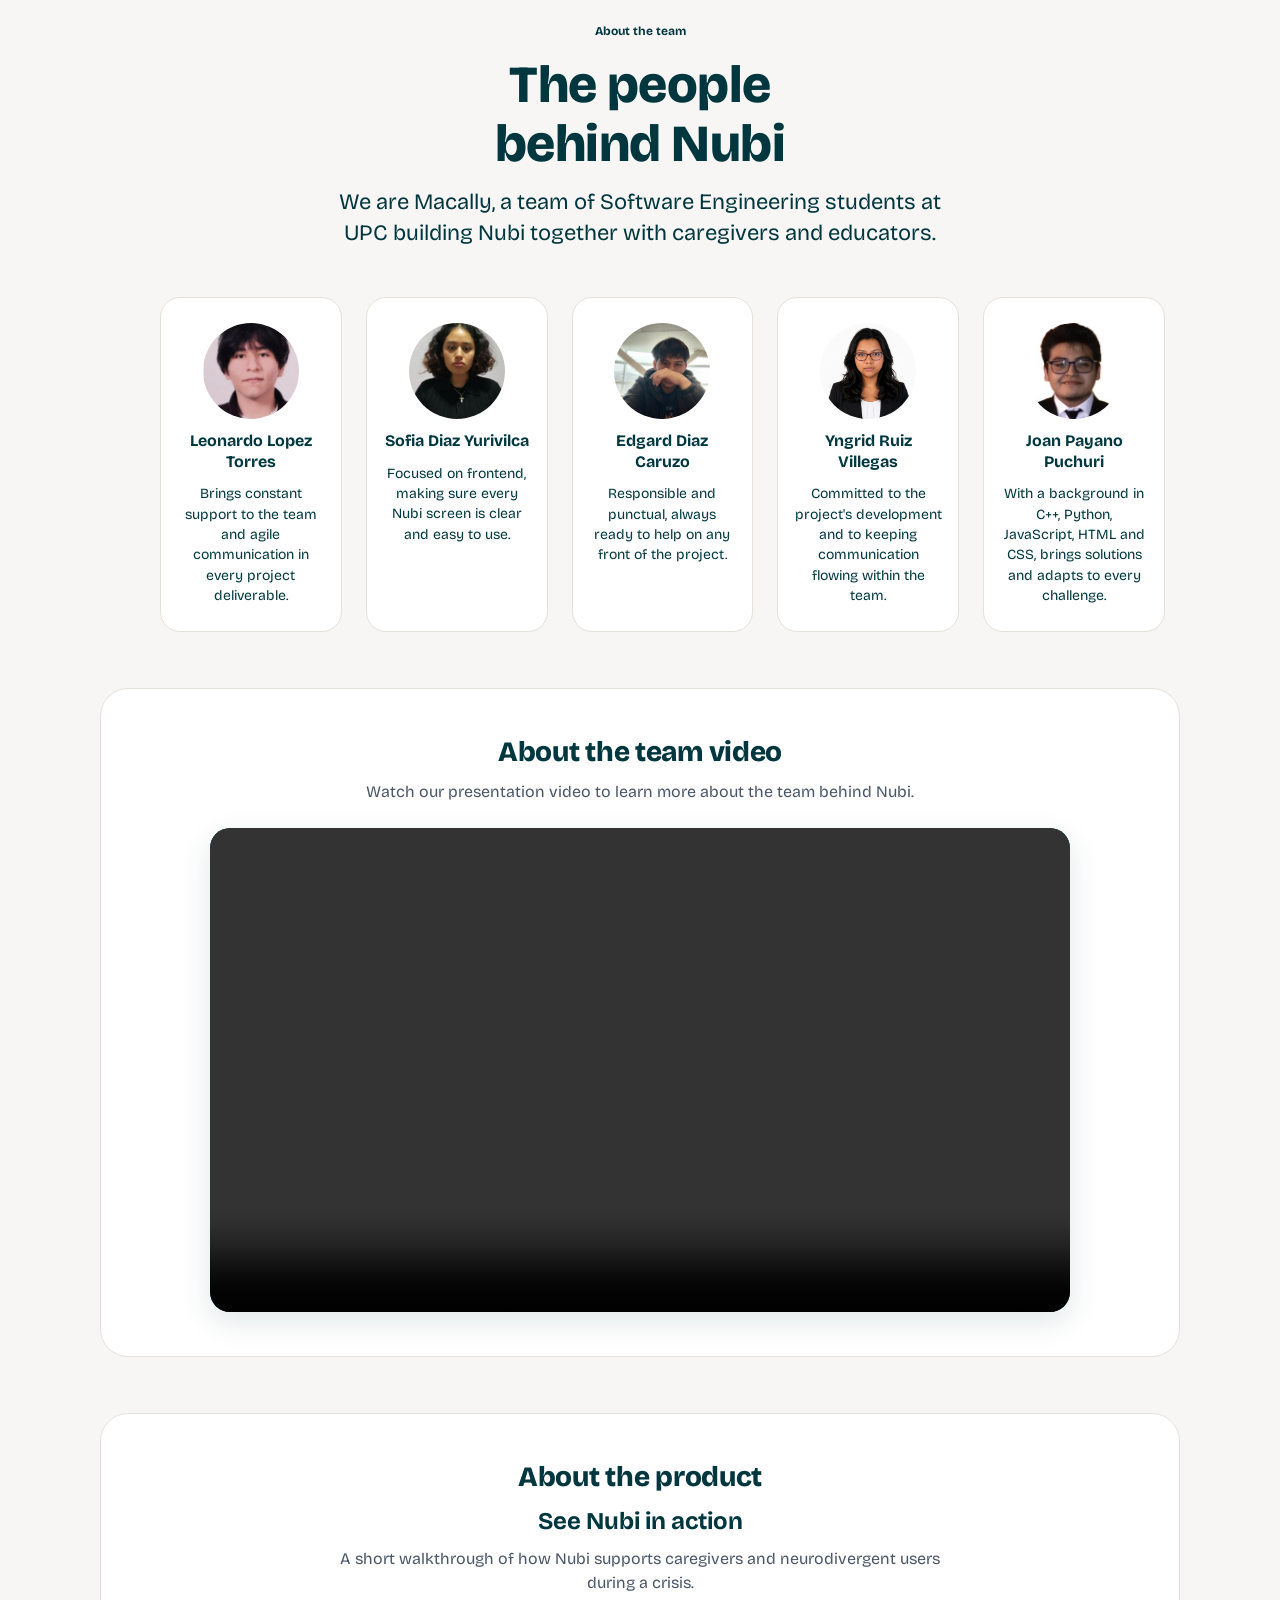
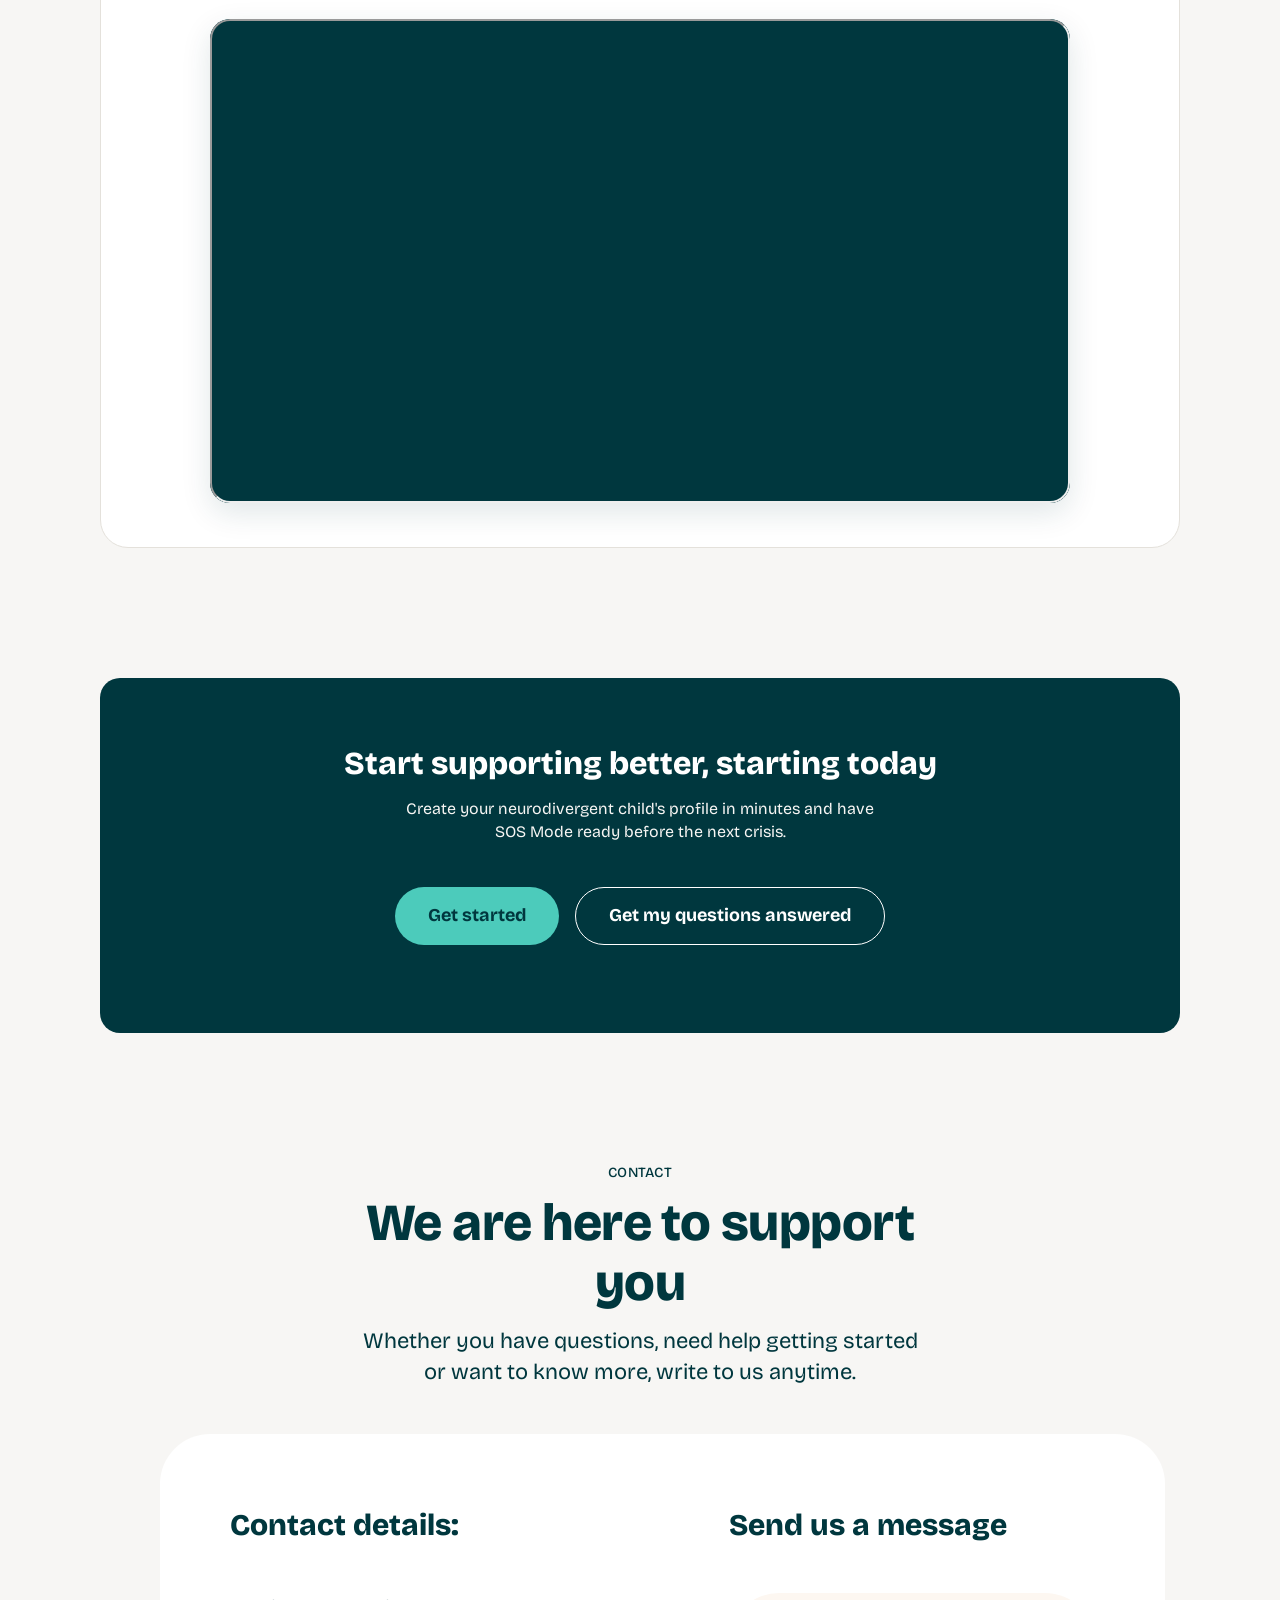
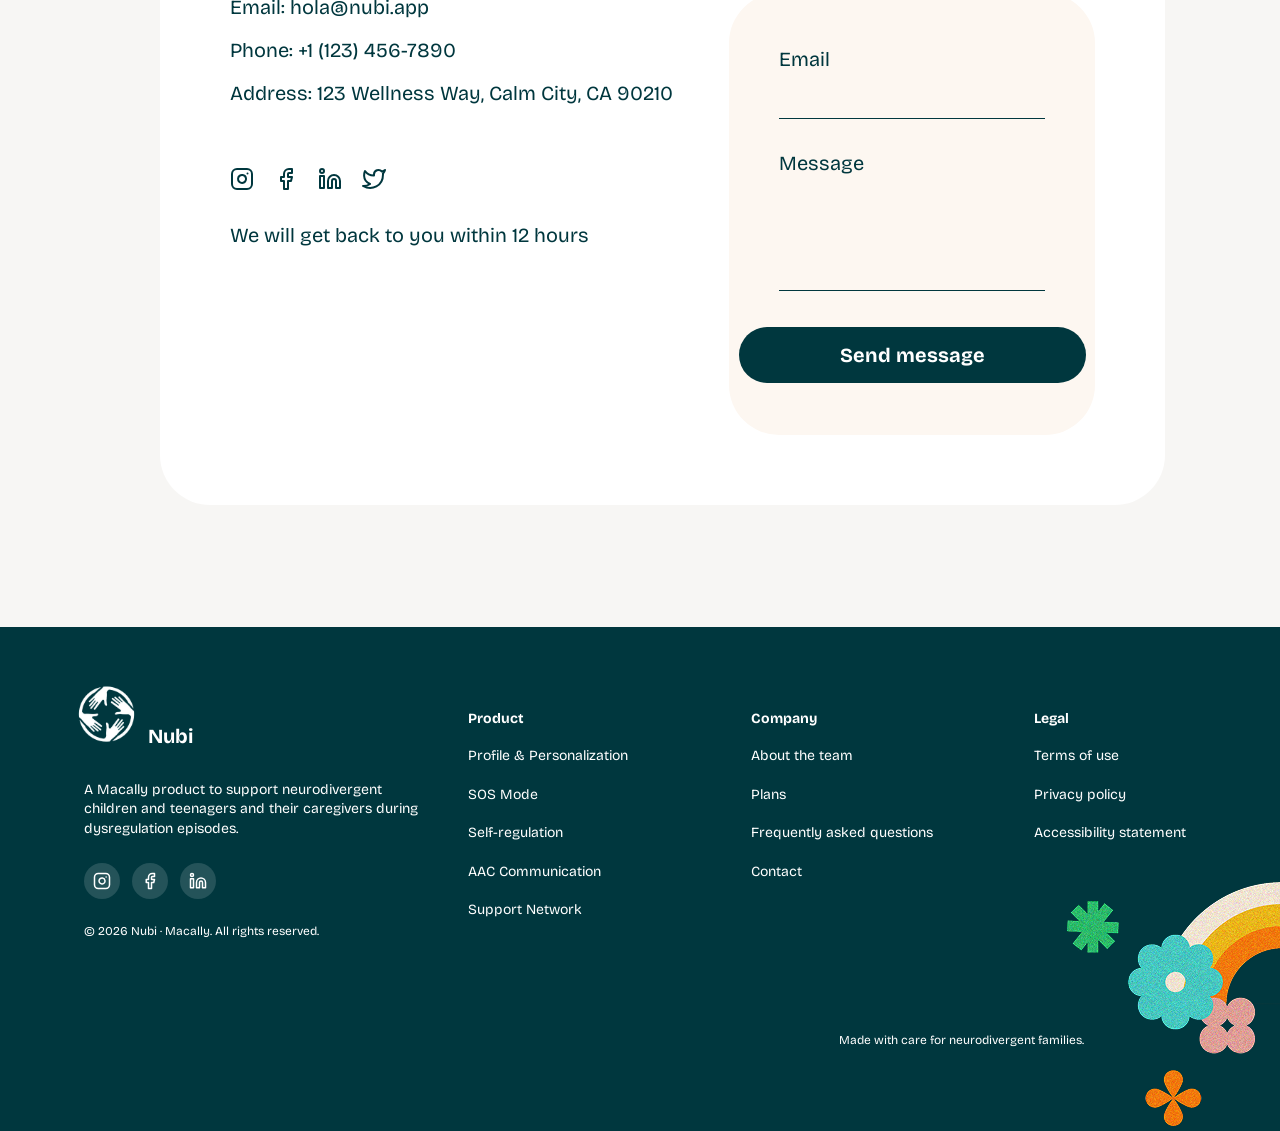
==== commit 2a3d0234: "feat: add Nubi product video section to landing page" ====
--- a/docs/index.html
+++ b/docs/index.html
@@ -442,6 +442,23 @@
           </video>
         </div>
       </div>
+      <!-- Video: About the product -->
+      <div class="team-video-box">
+        <div class="team-video-head">
+          <h3 data-i18n="k171">About the product</h3>
+          <h2 data-i18n="k172">See Nubi in action</h2>
+          <p data-i18n="k173">A short walkthrough of how Nubi supports caregivers and neurodivergent users during a crisis.</p>
+        </div>
+        <div class="video-frame">
+          <iframe class="team-video"
+                  src="https://youtu.be/utaBaLFhlOQ"
+                  title="Nubi - About the product"
+                  loading="lazy"
+                  allow="encrypted-media; picture-in-picture"
+                  referrerpolicy="strict-origin-when-cross-origin"
+                  allowfullscreen></iframe>
+        </div>
+      </div>
     </section>
 
     <!-- CTA -->
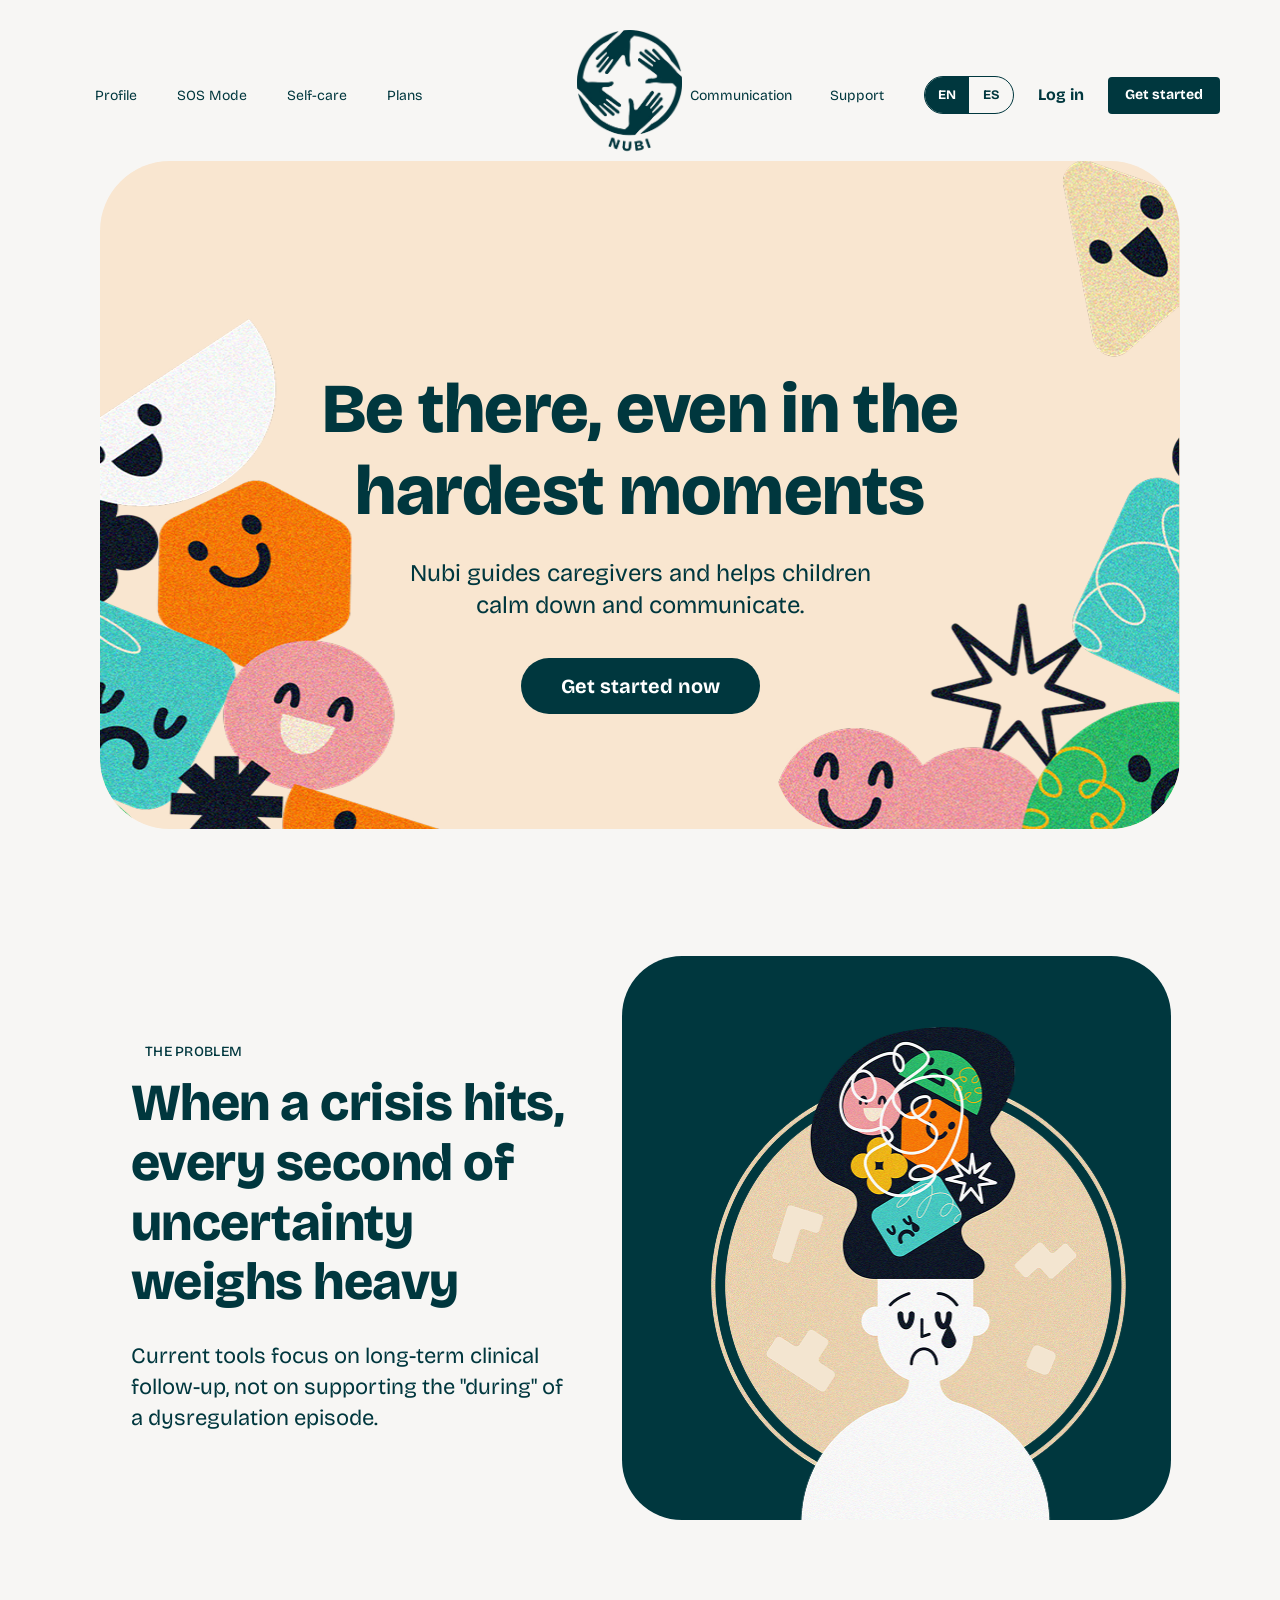
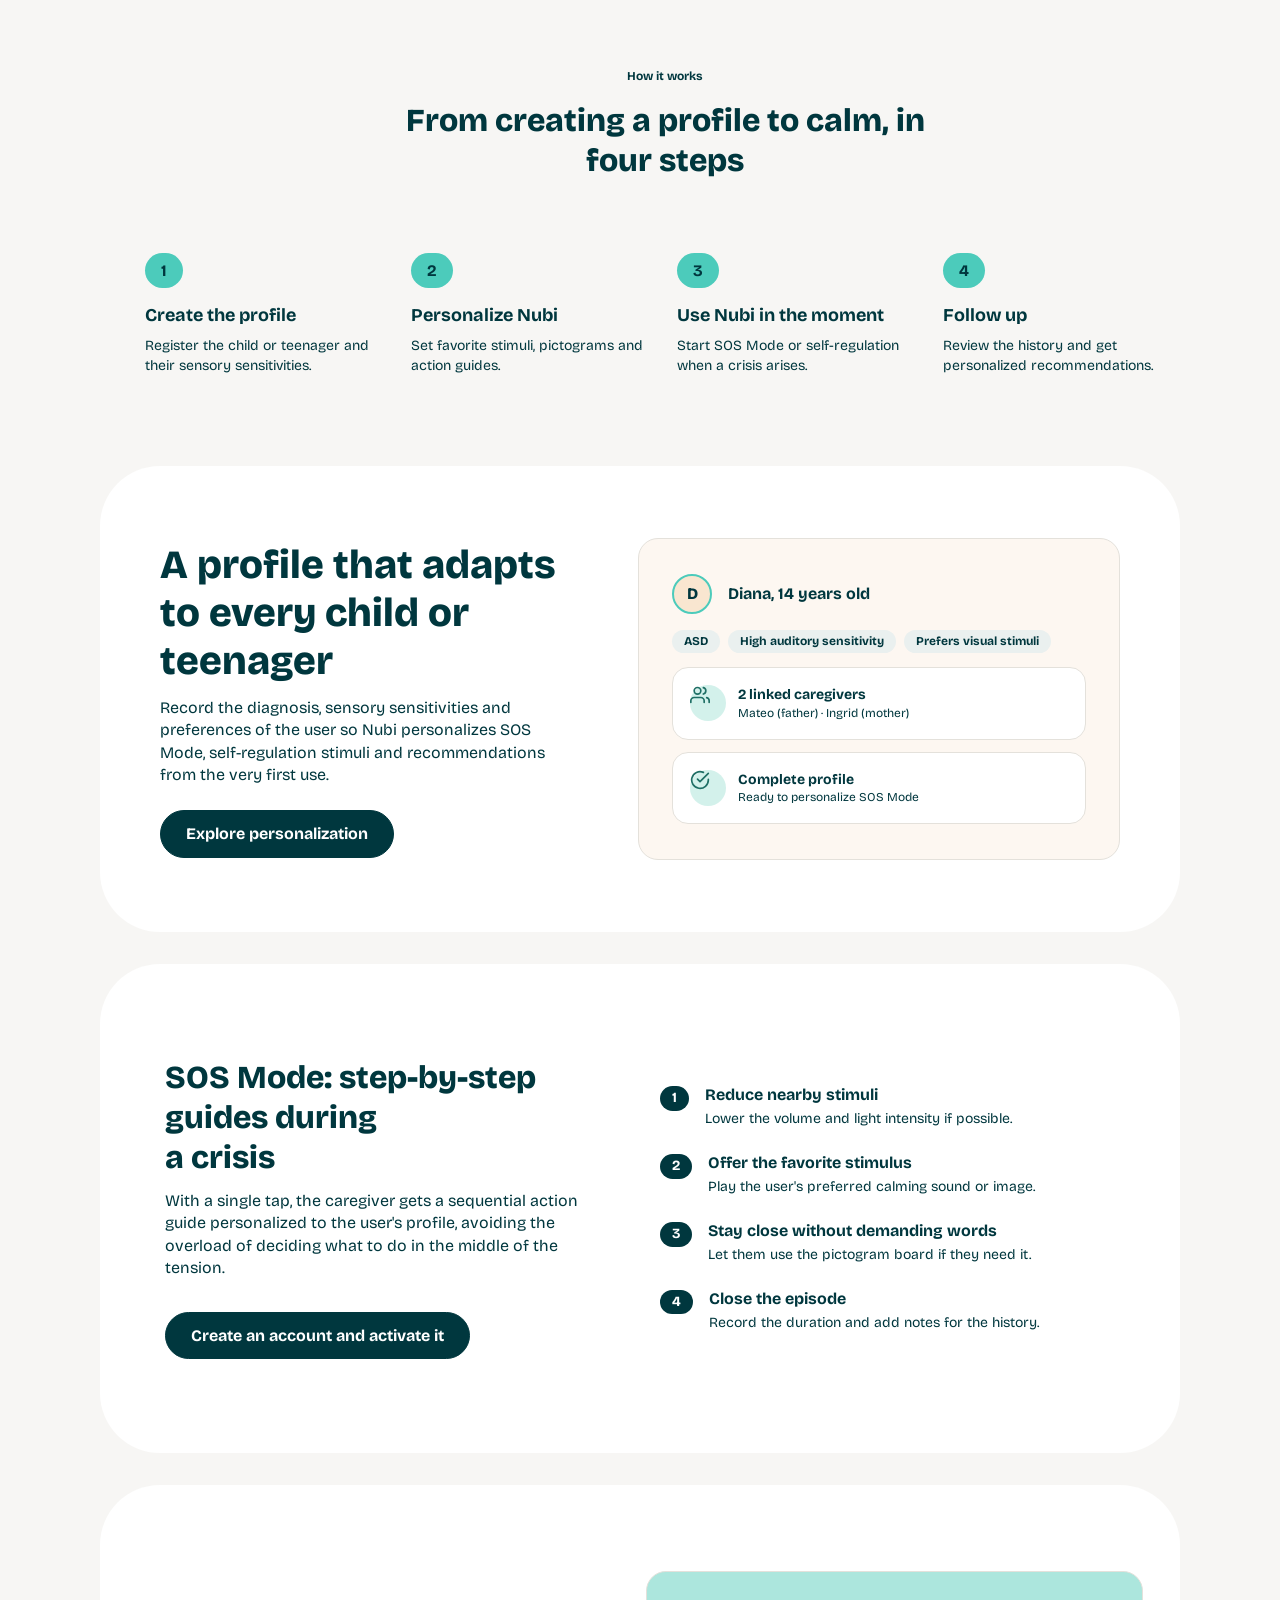
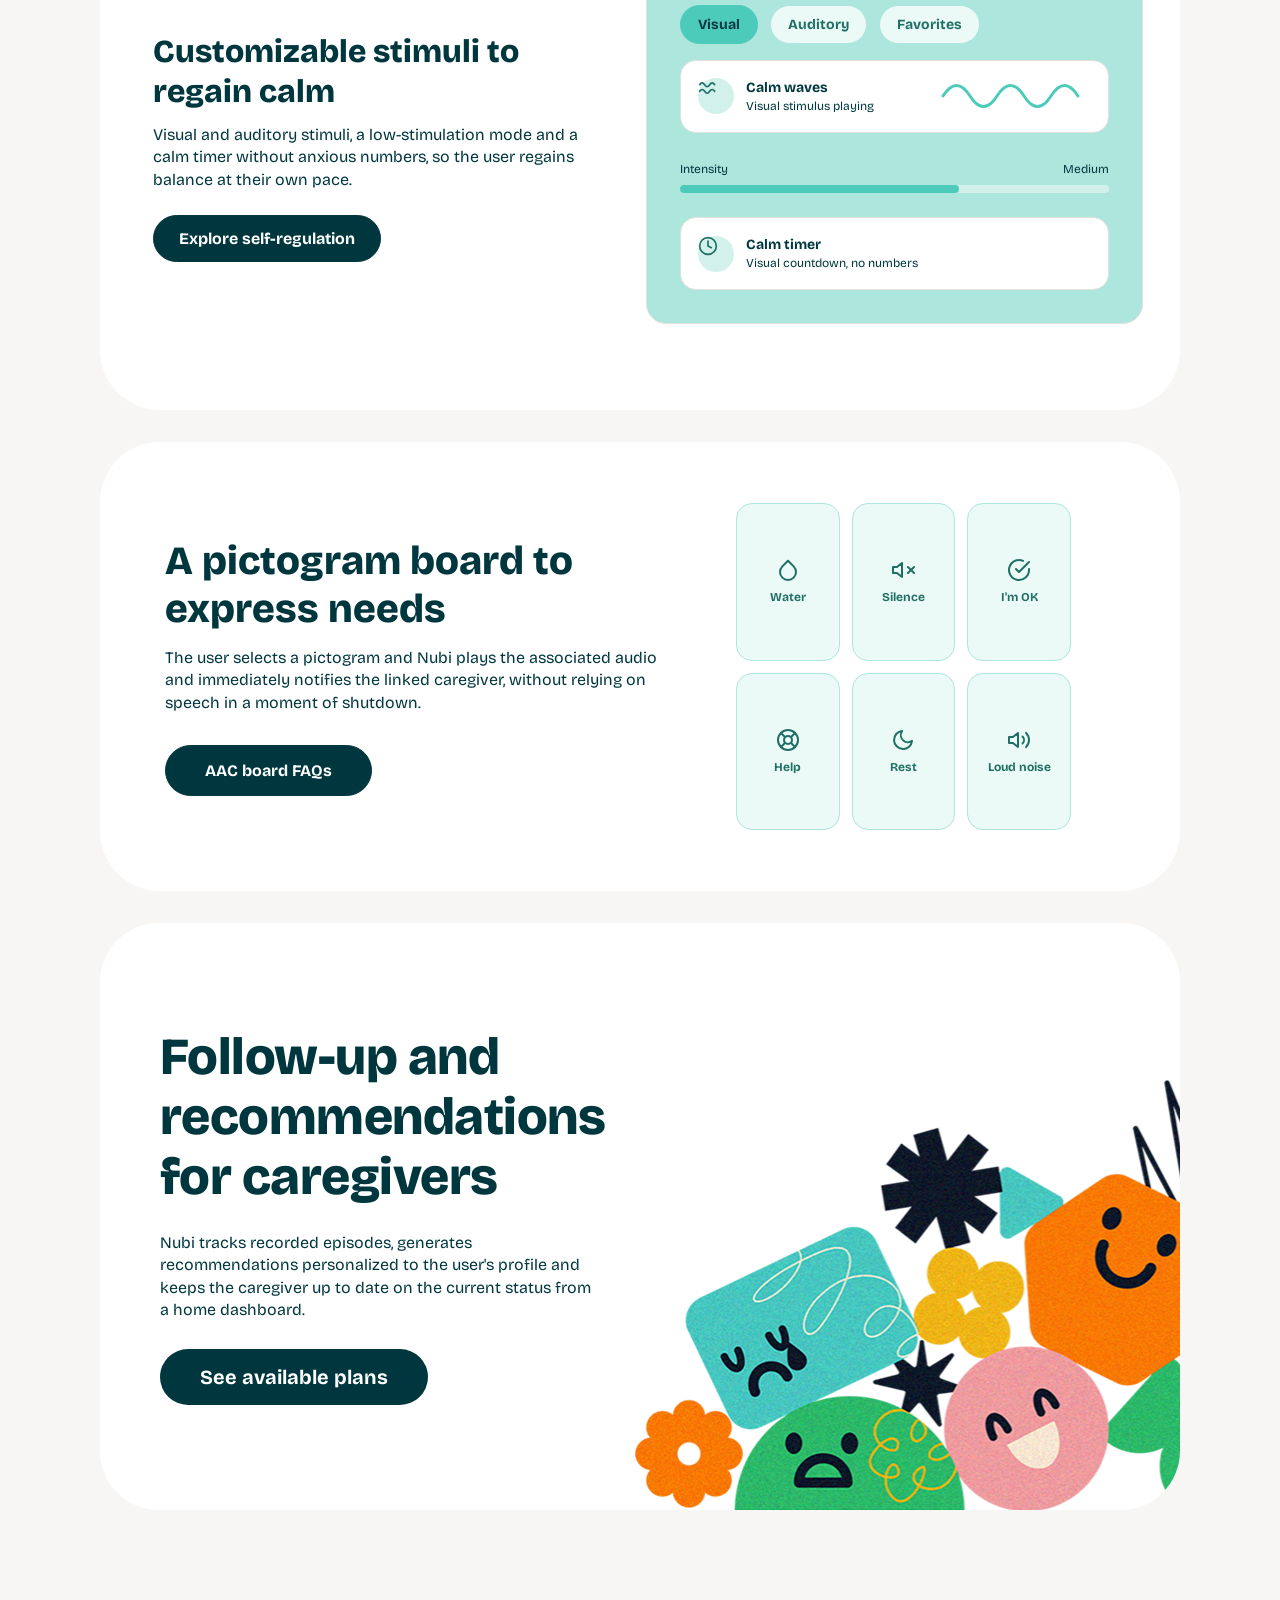
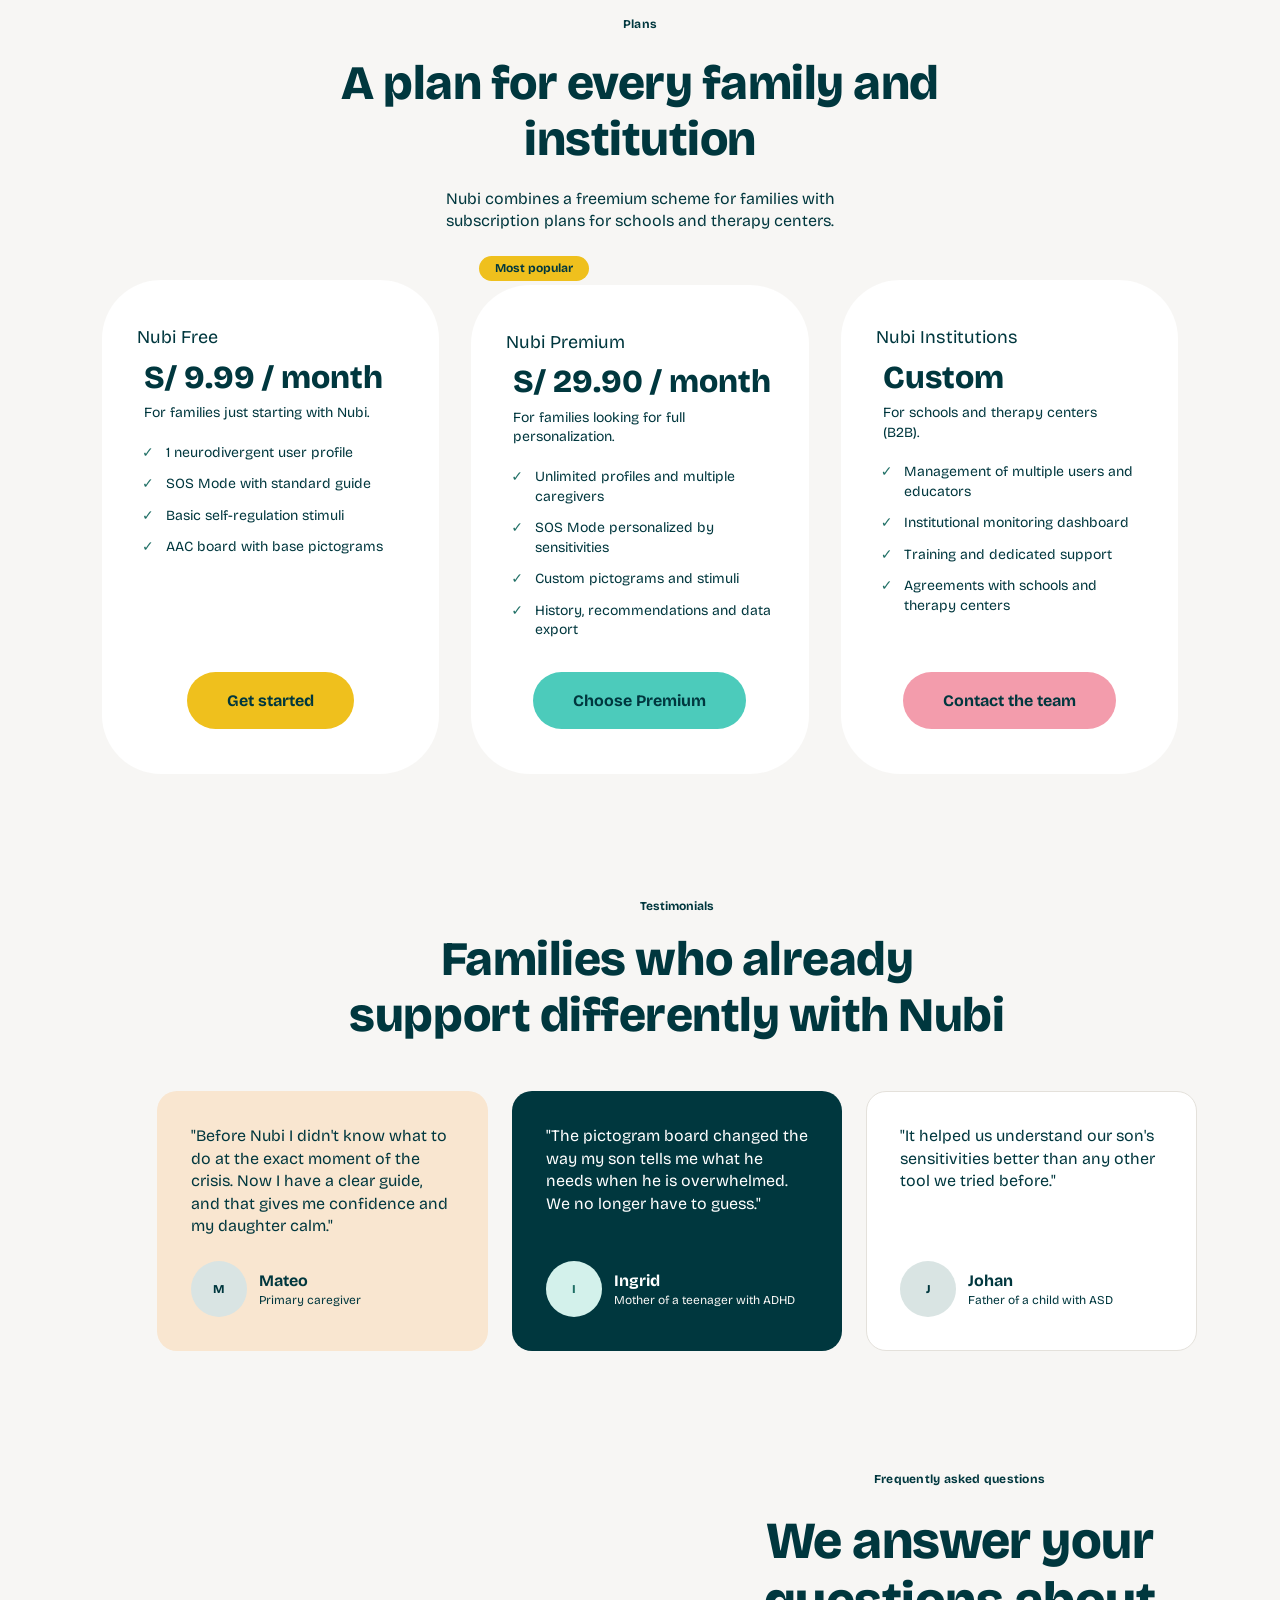
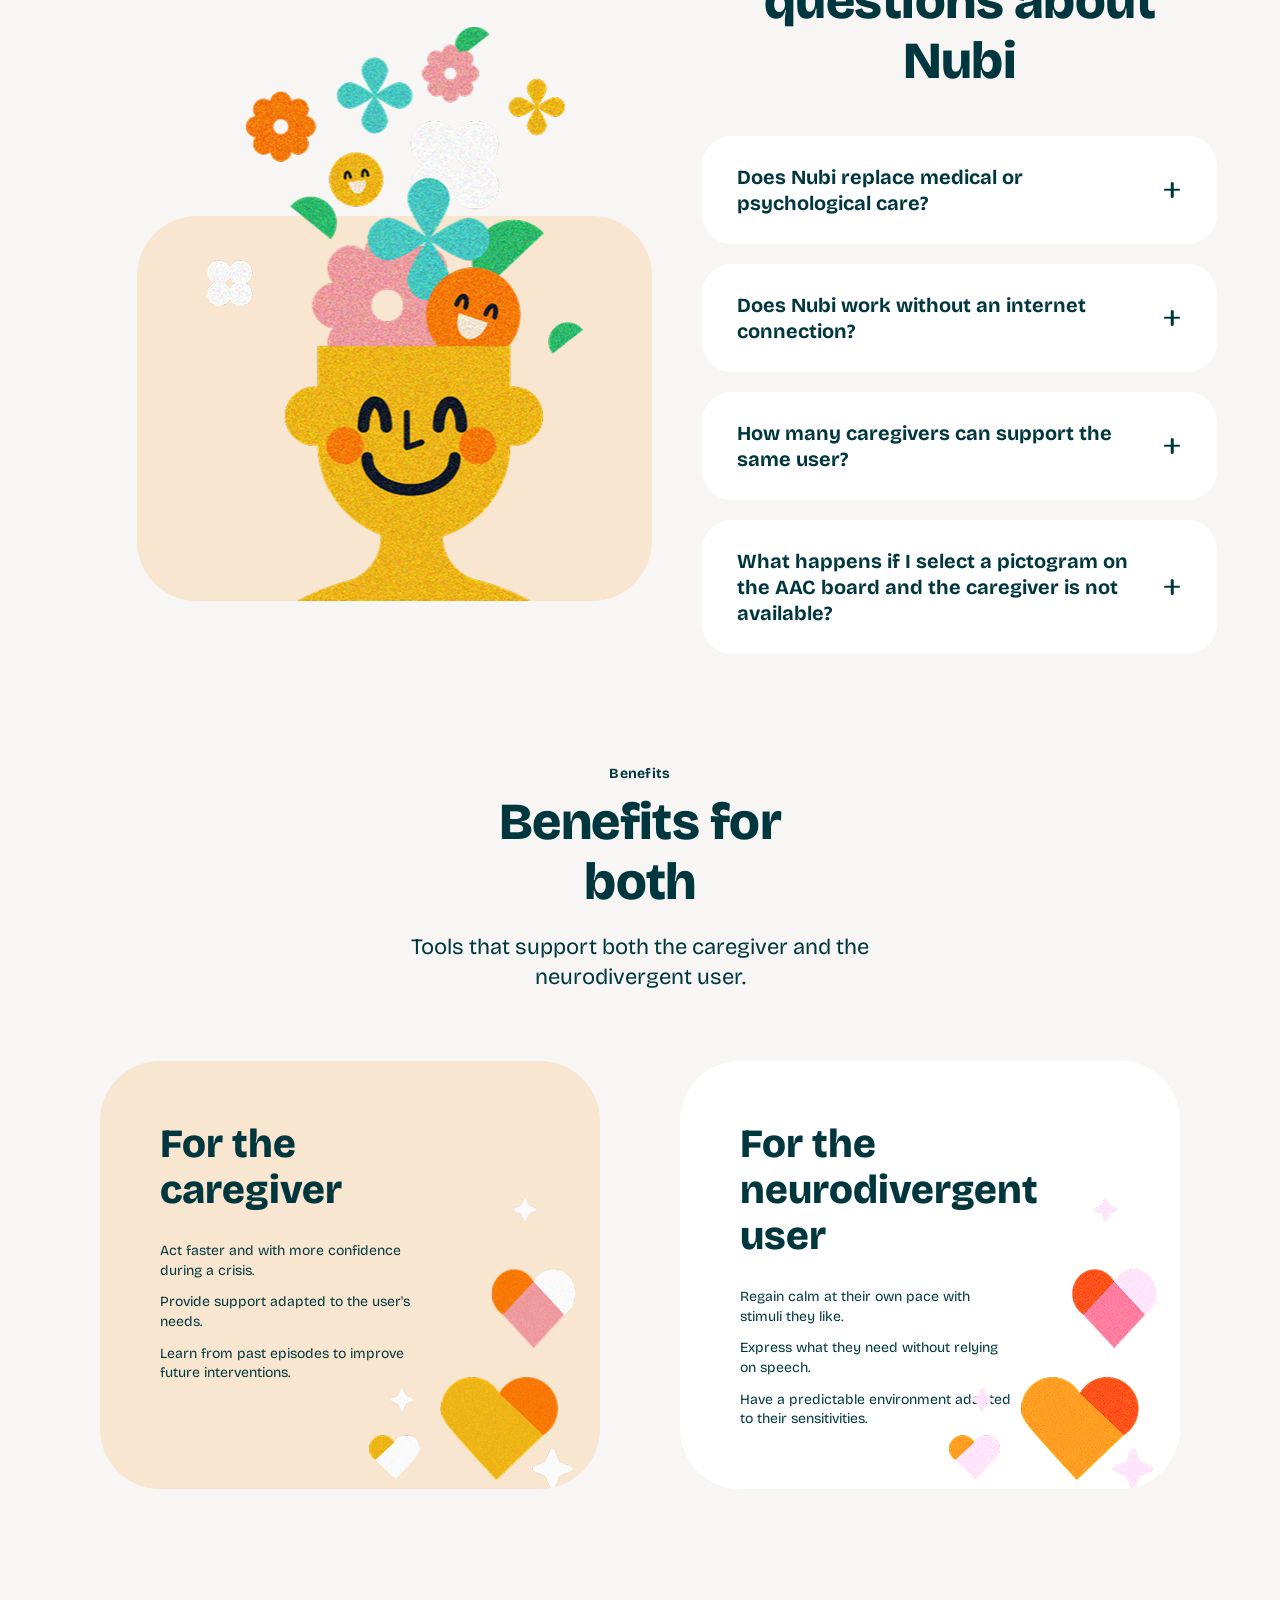
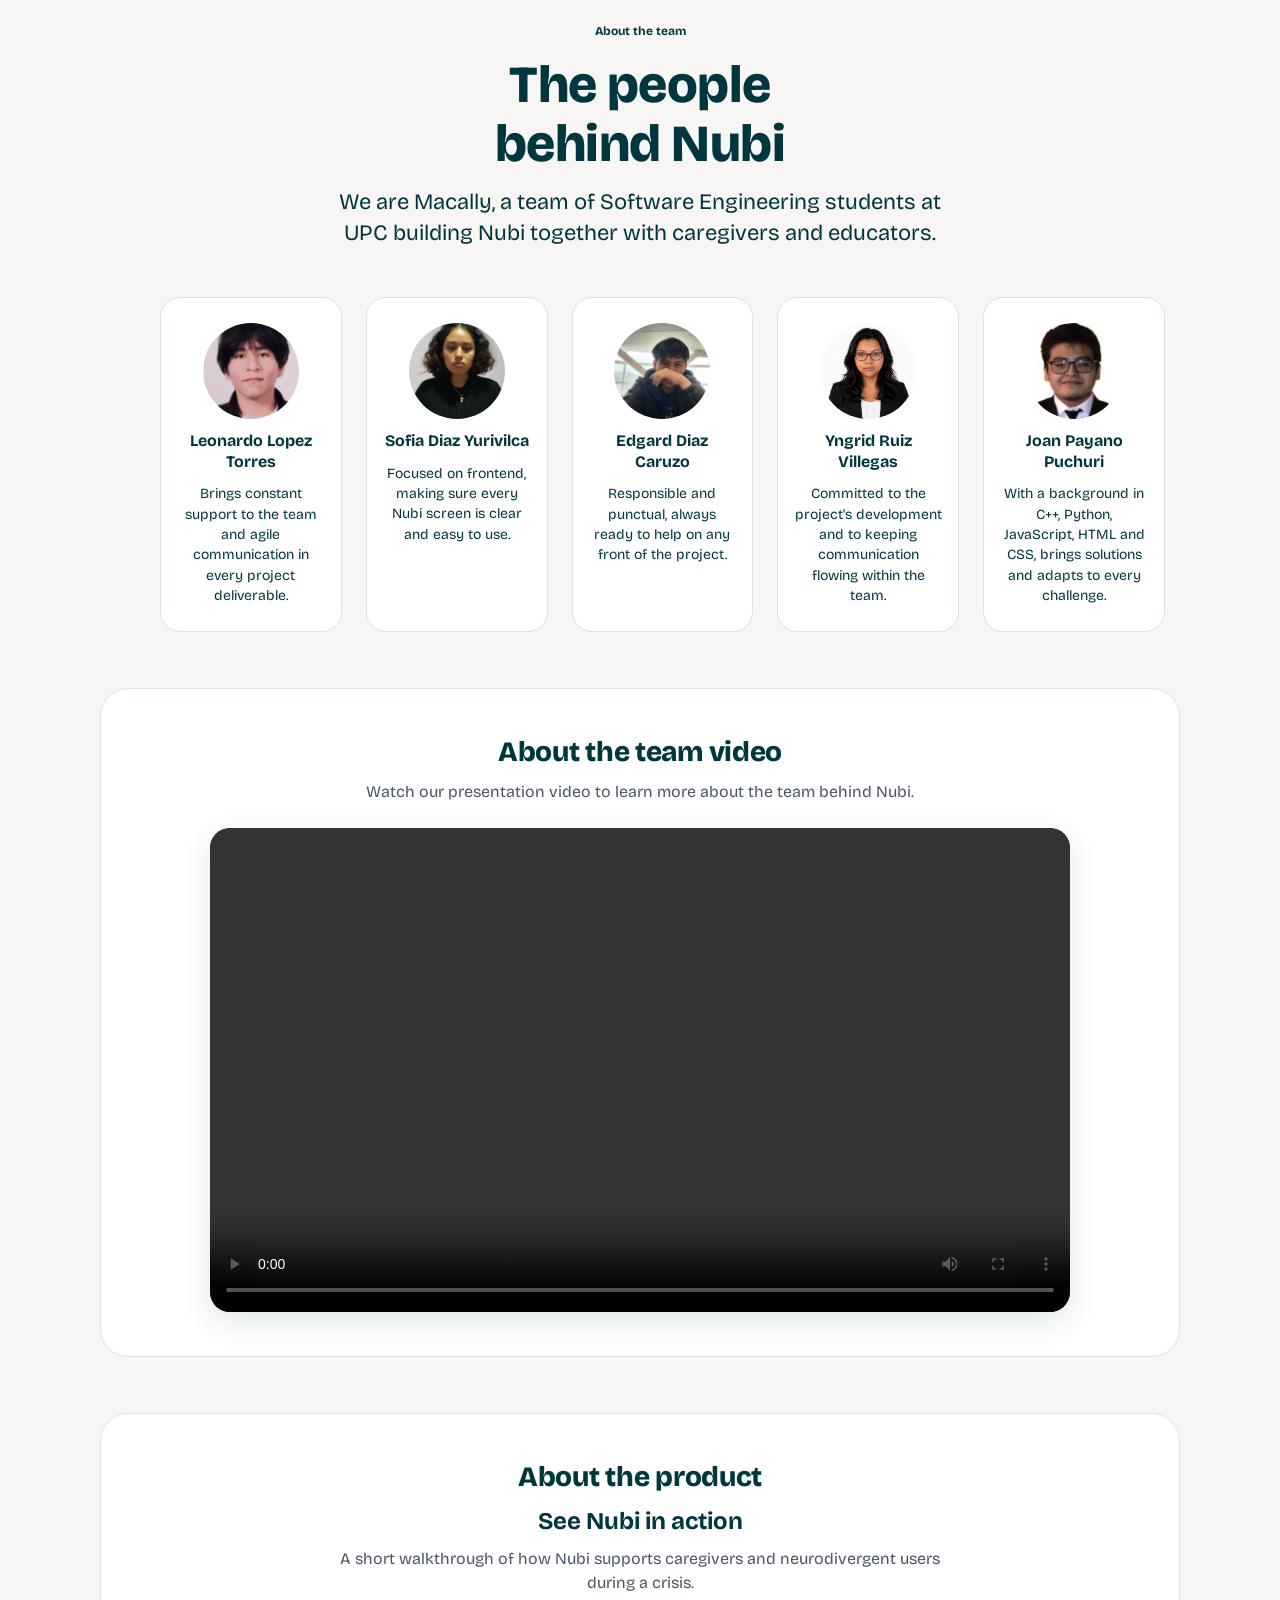
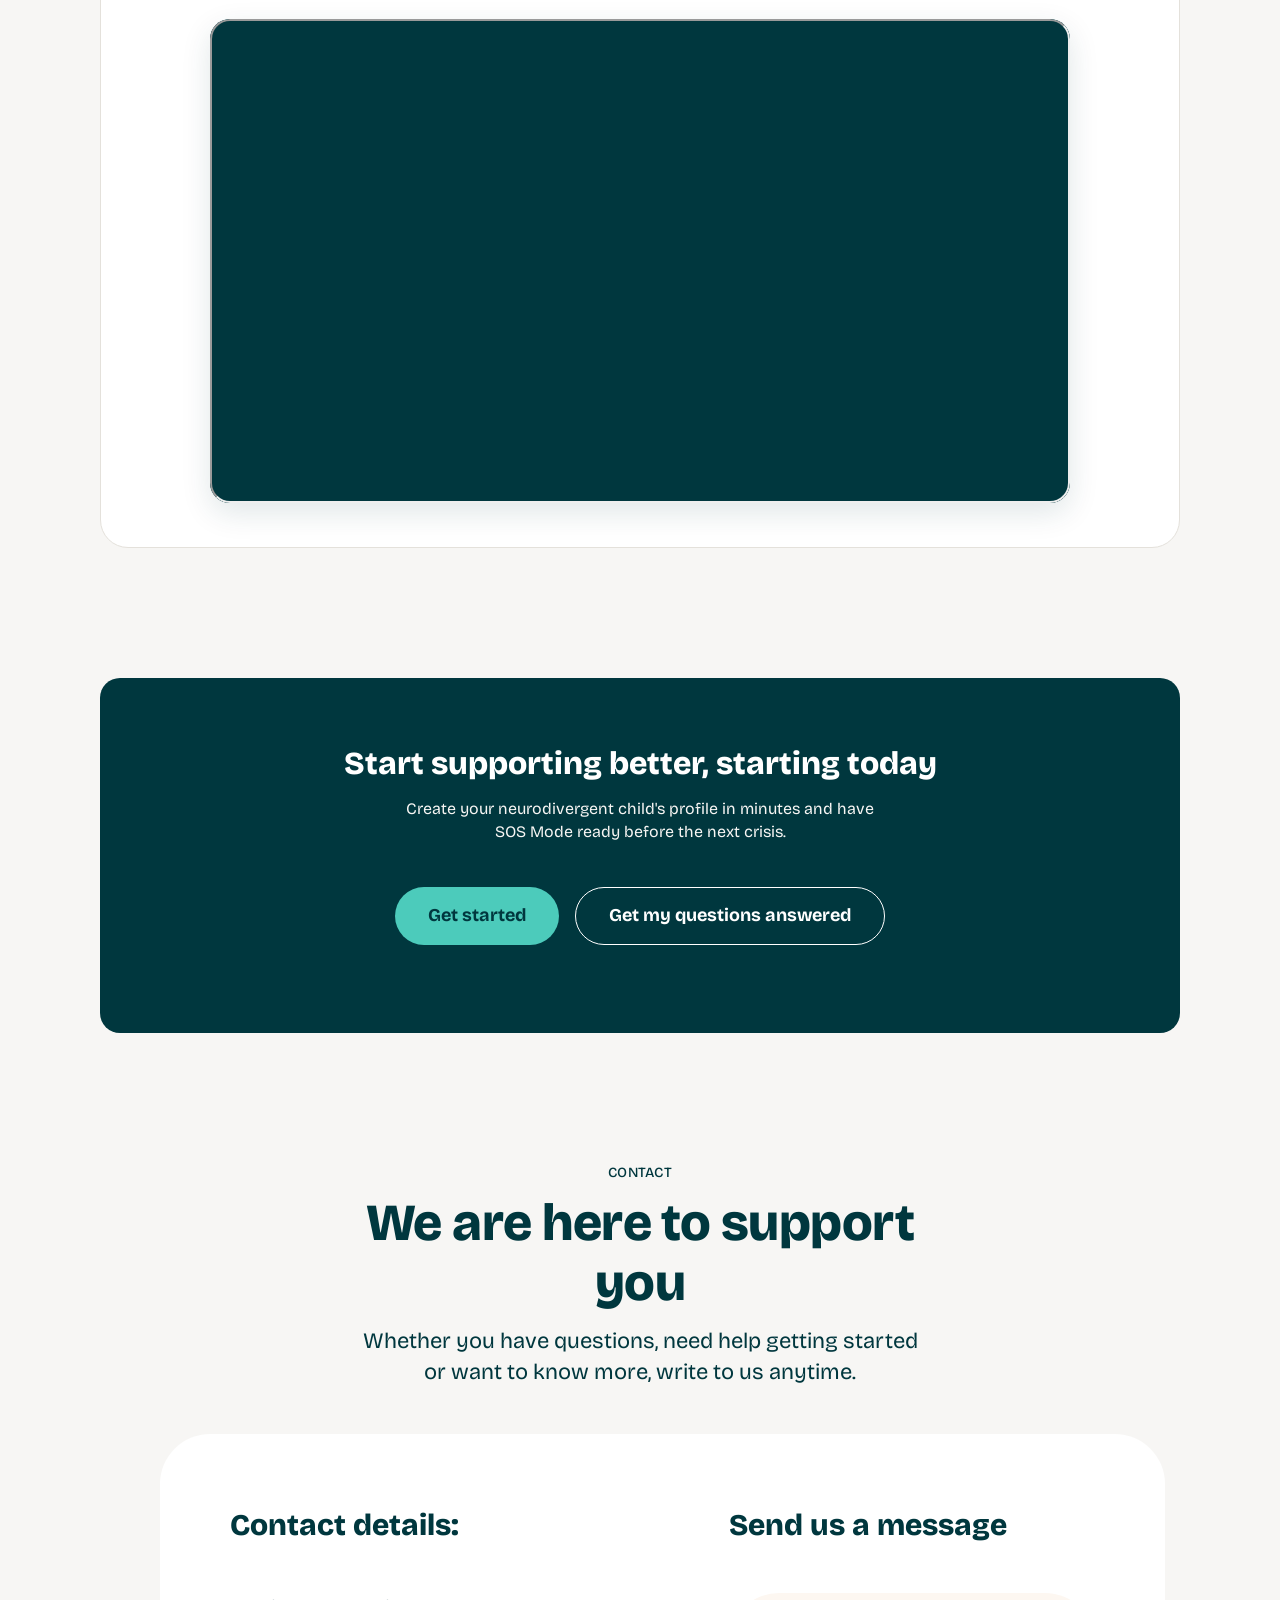
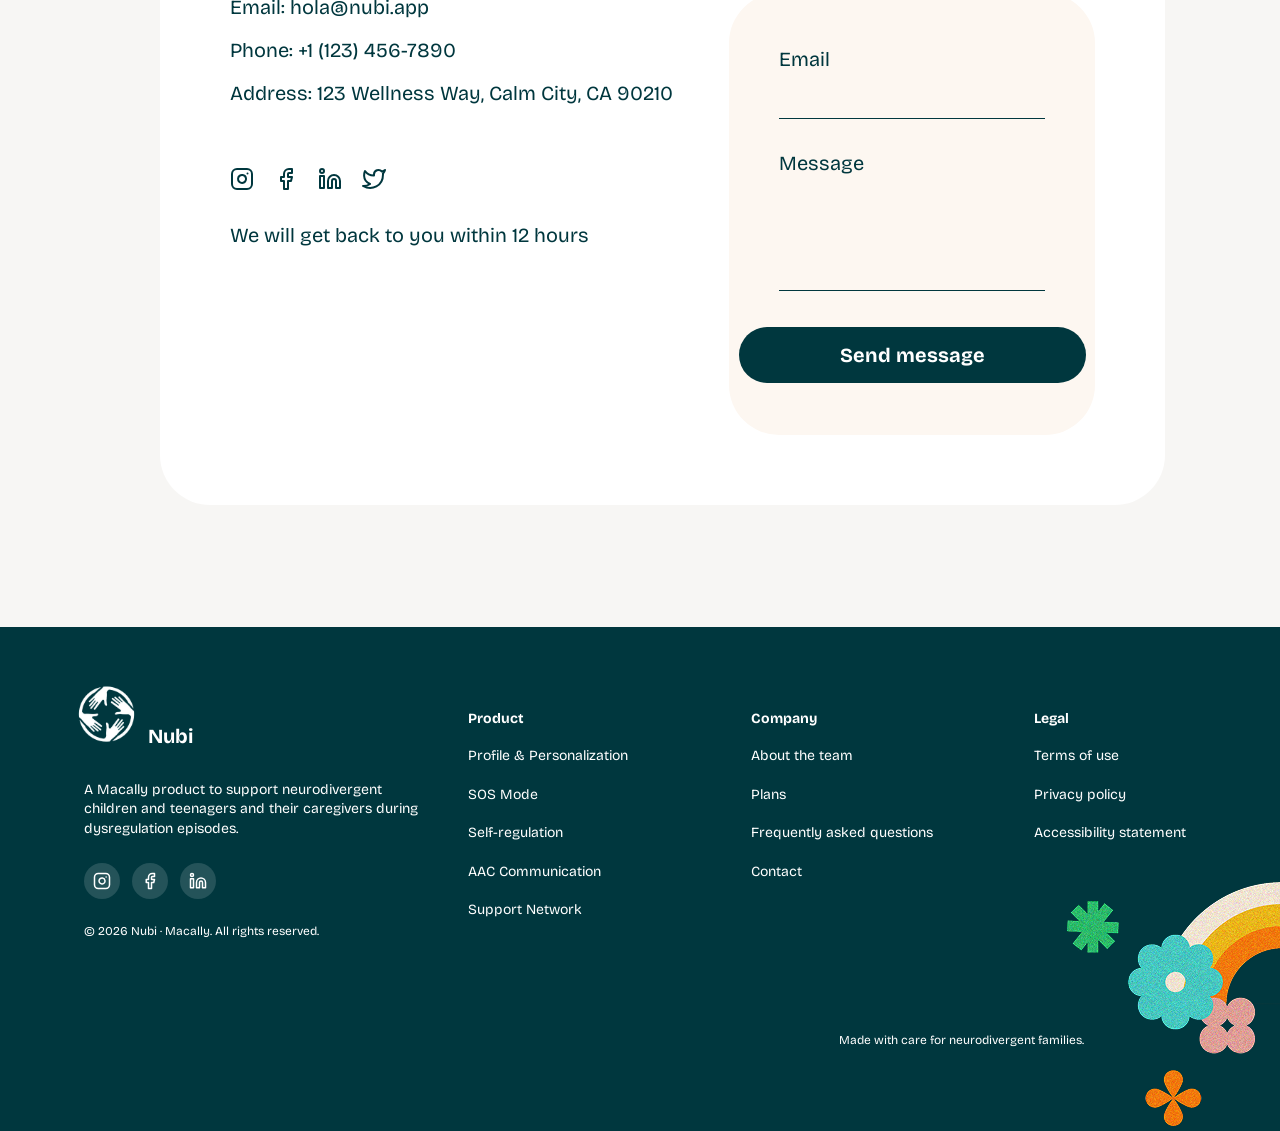
==== commit 6755db30: "fix: use youtube embed url for product video iframe" ====
--- a/docs/index.html
+++ b/docs/index.html
@@ -451,10 +451,10 @@
         </div>
         <div class="video-frame">
           <iframe class="team-video"
-                  src="https://youtu.be/utaBaLFhlOQ"
+                  src="https://www.youtube.com/embed/utaBaLFhlOQ"
                   title="Nubi - About the product"
                   loading="lazy"
-                  allow="encrypted-media; picture-in-picture"
+                  allow="accelerometer; autoplay; clipboard-write; encrypted-media; gyroscope; picture-in-picture; web-share"
                   referrerpolicy="strict-origin-when-cross-origin"
                   allowfullscreen></iframe>
         </div>
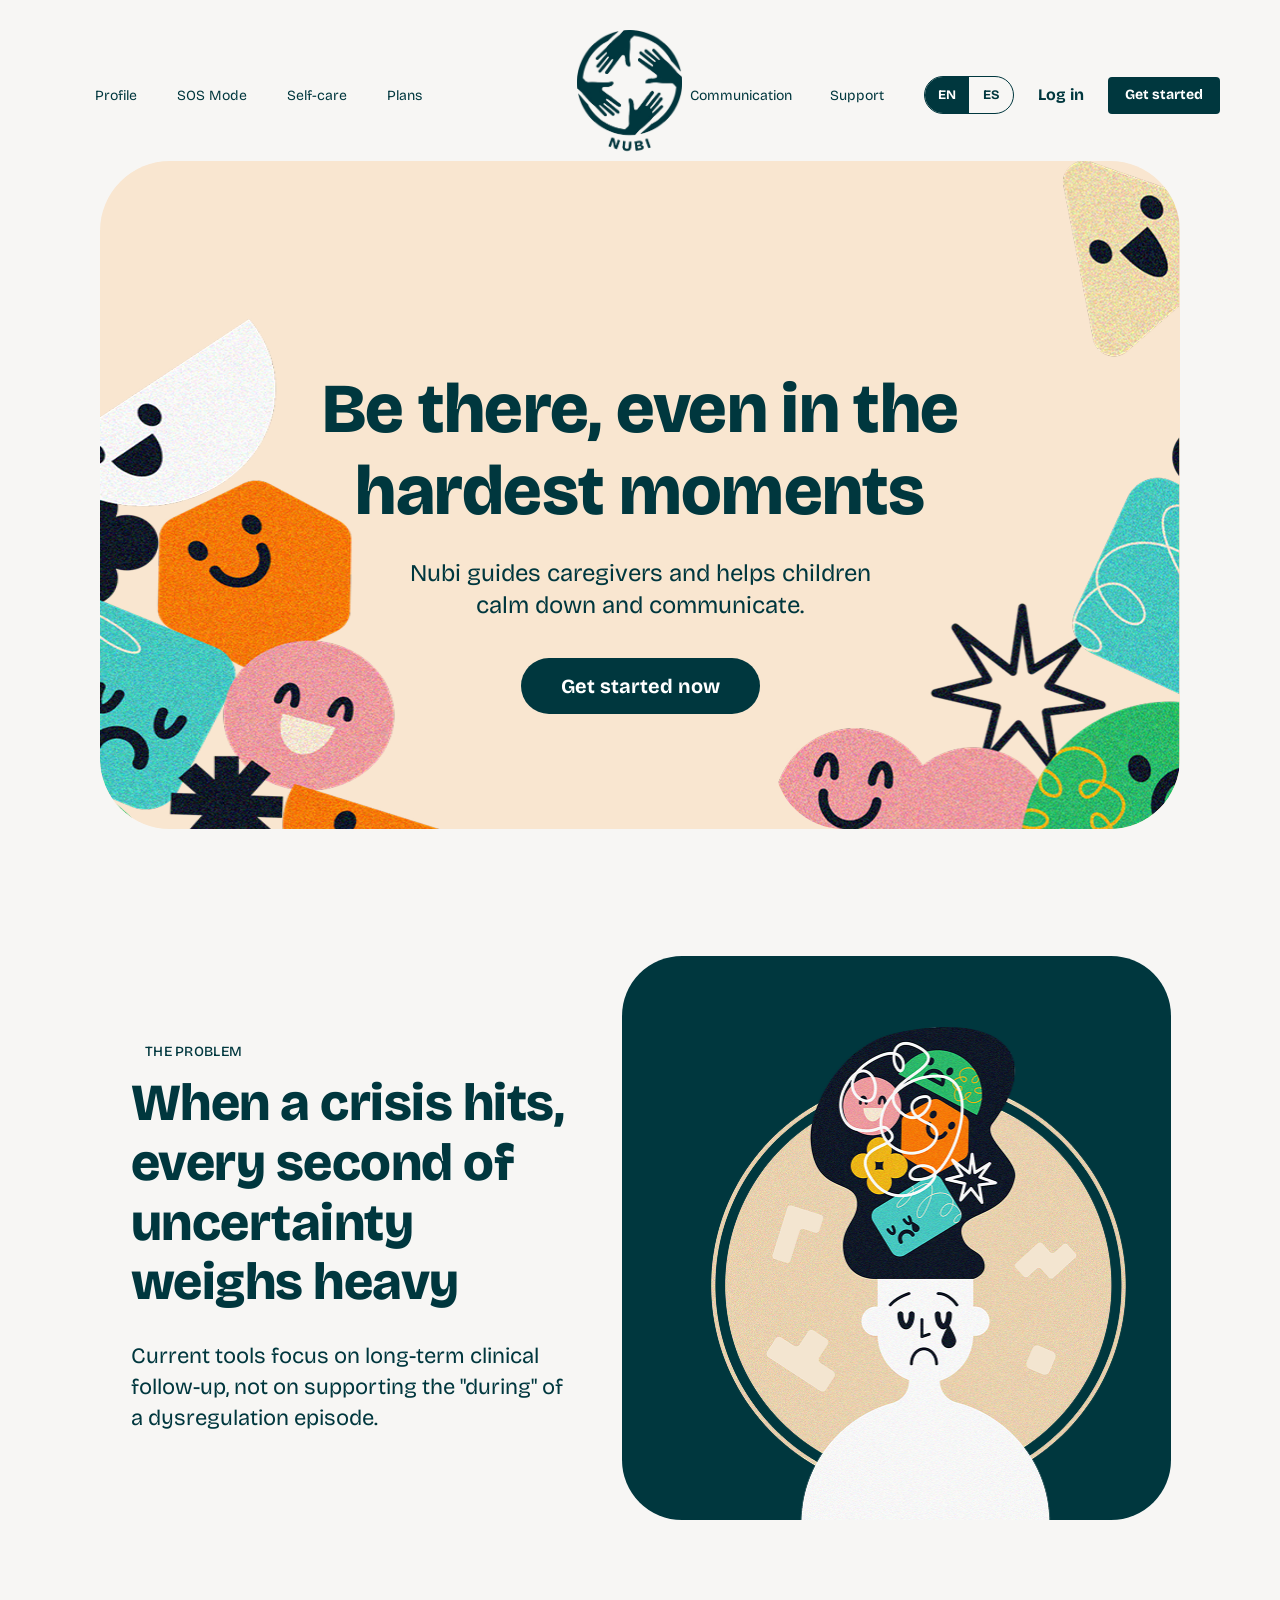
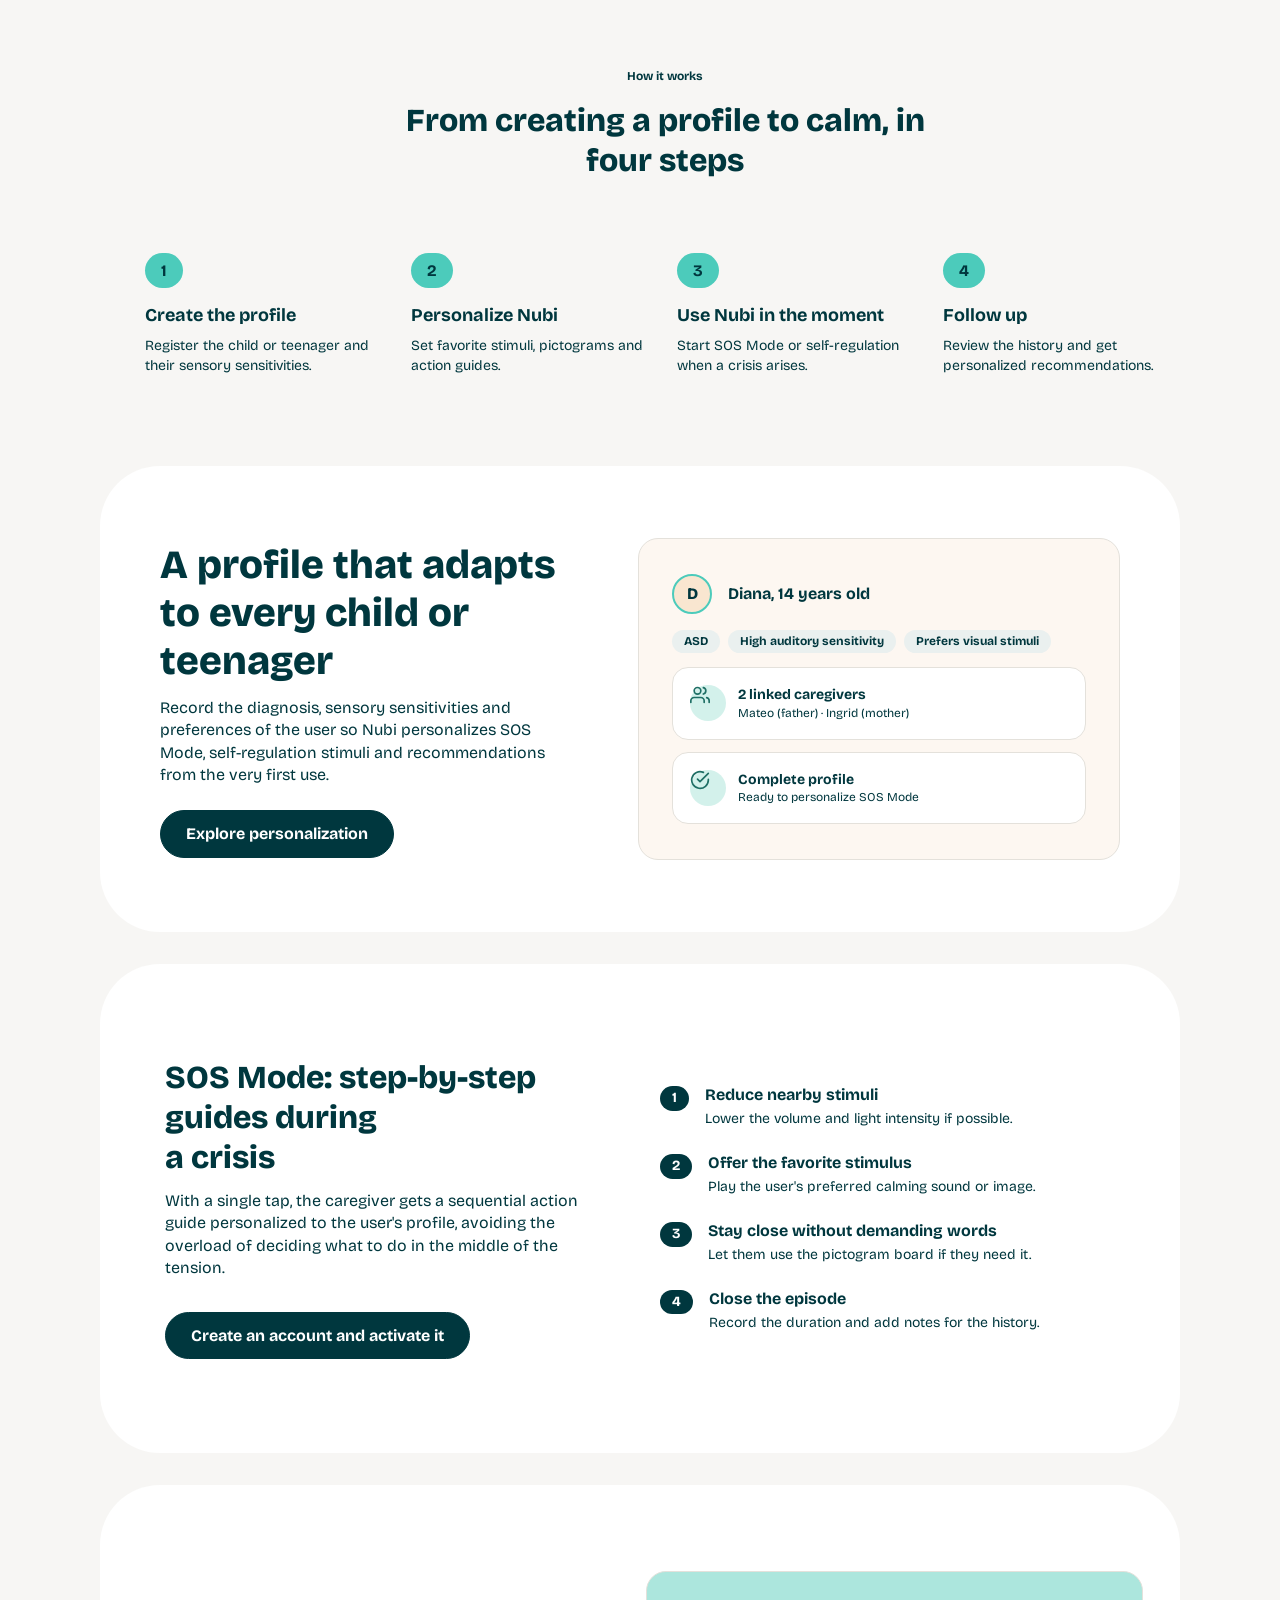
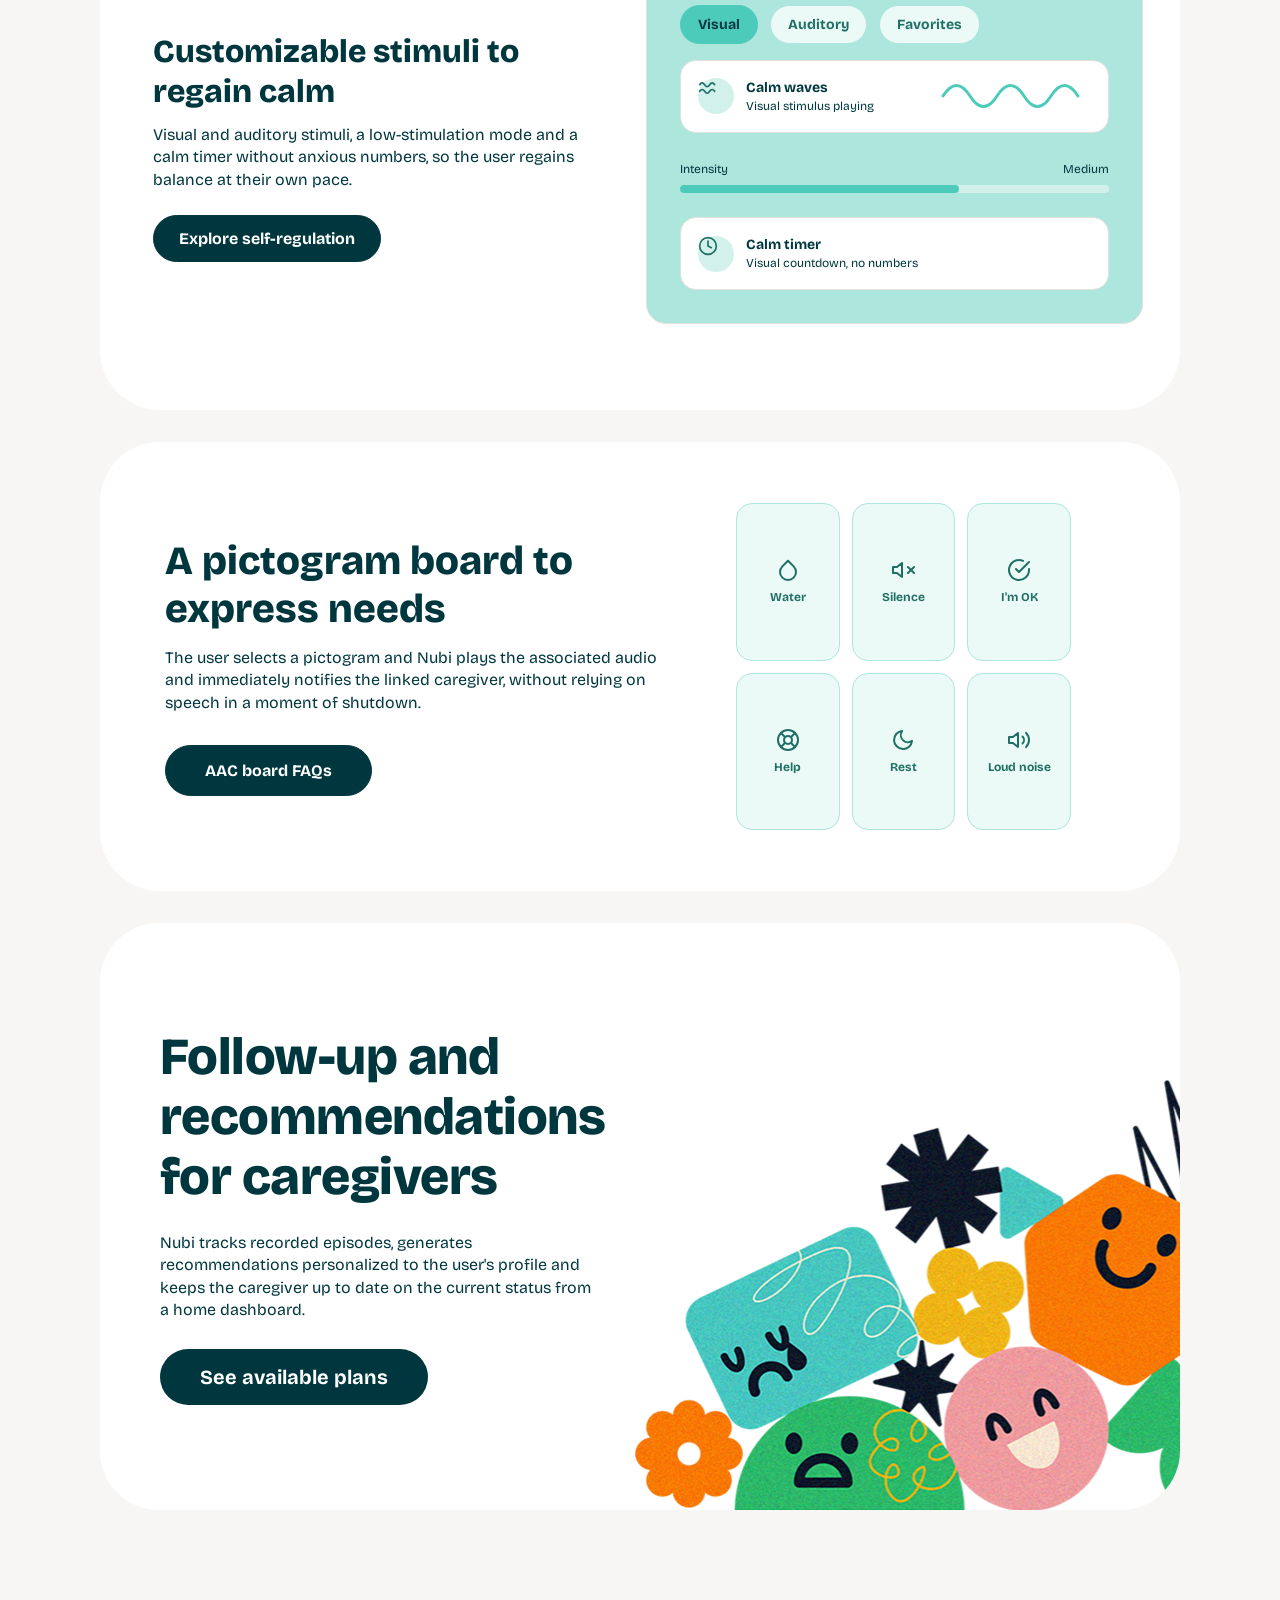
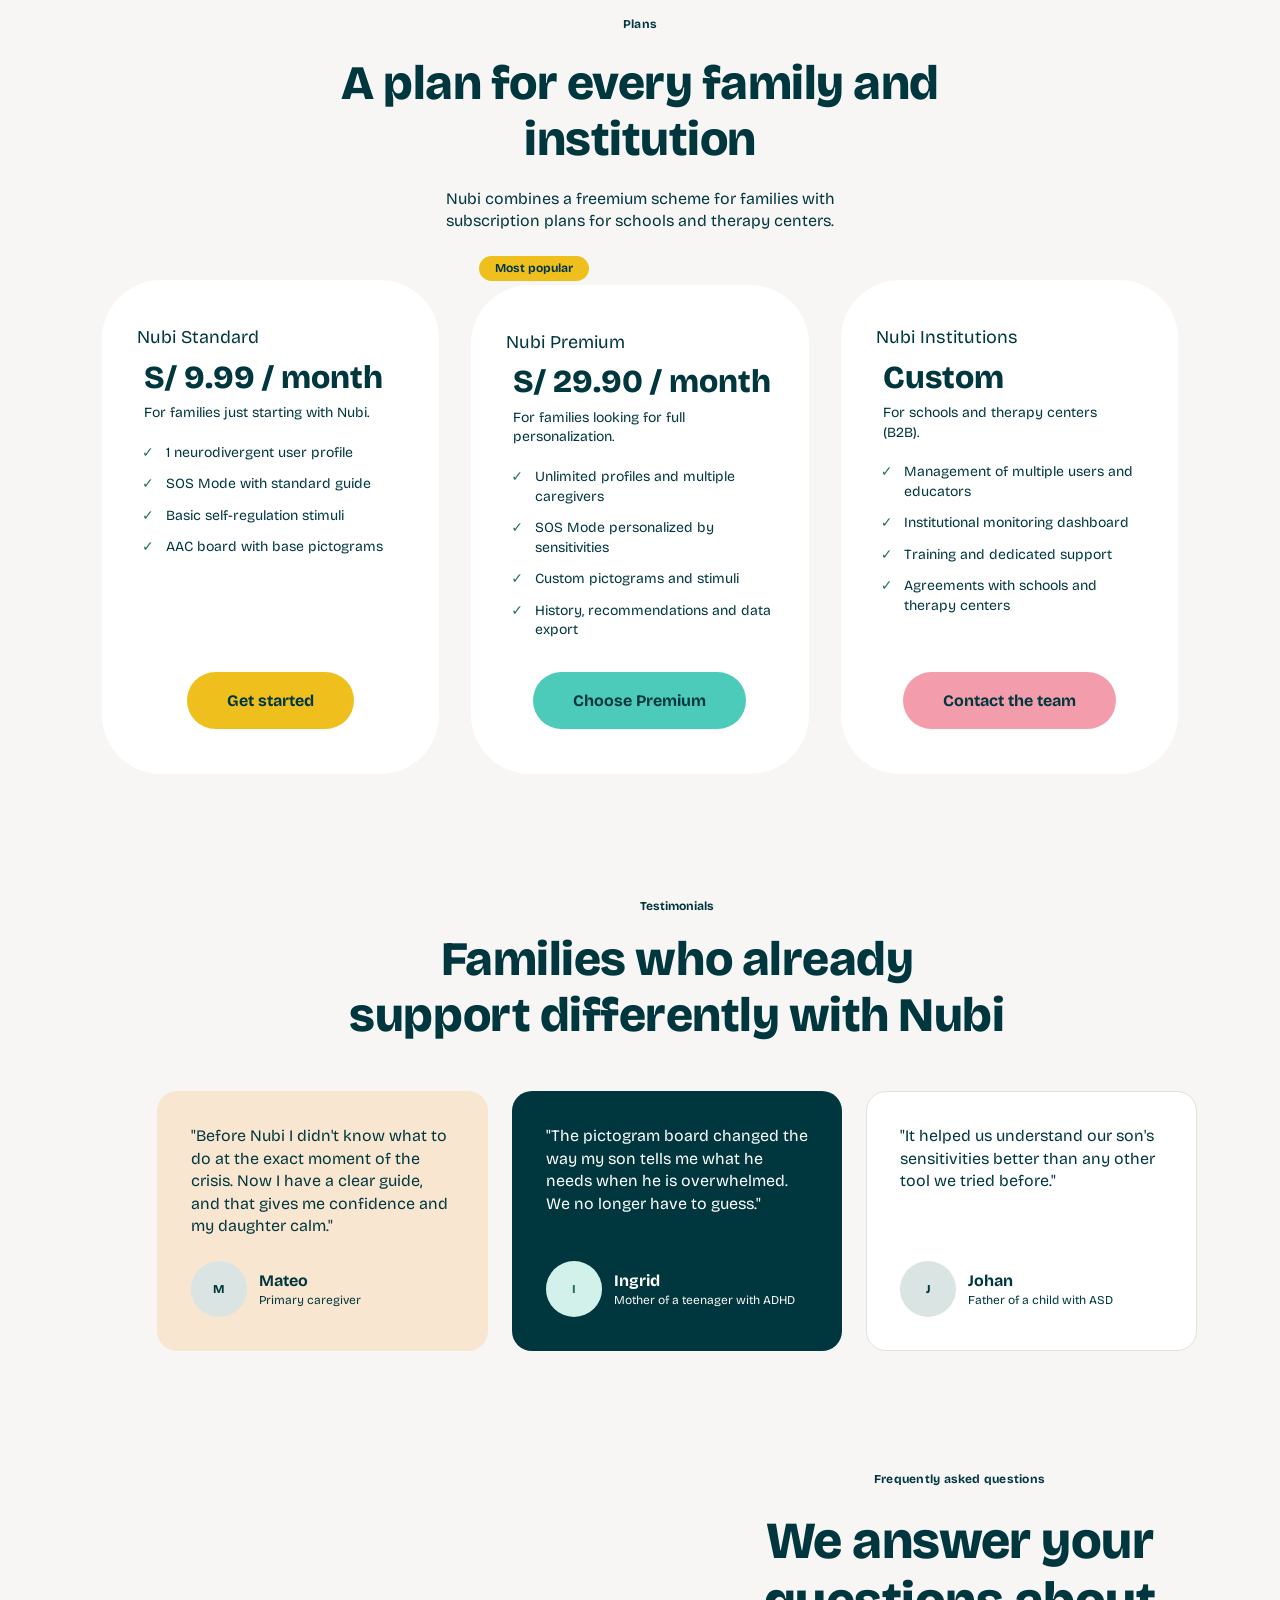
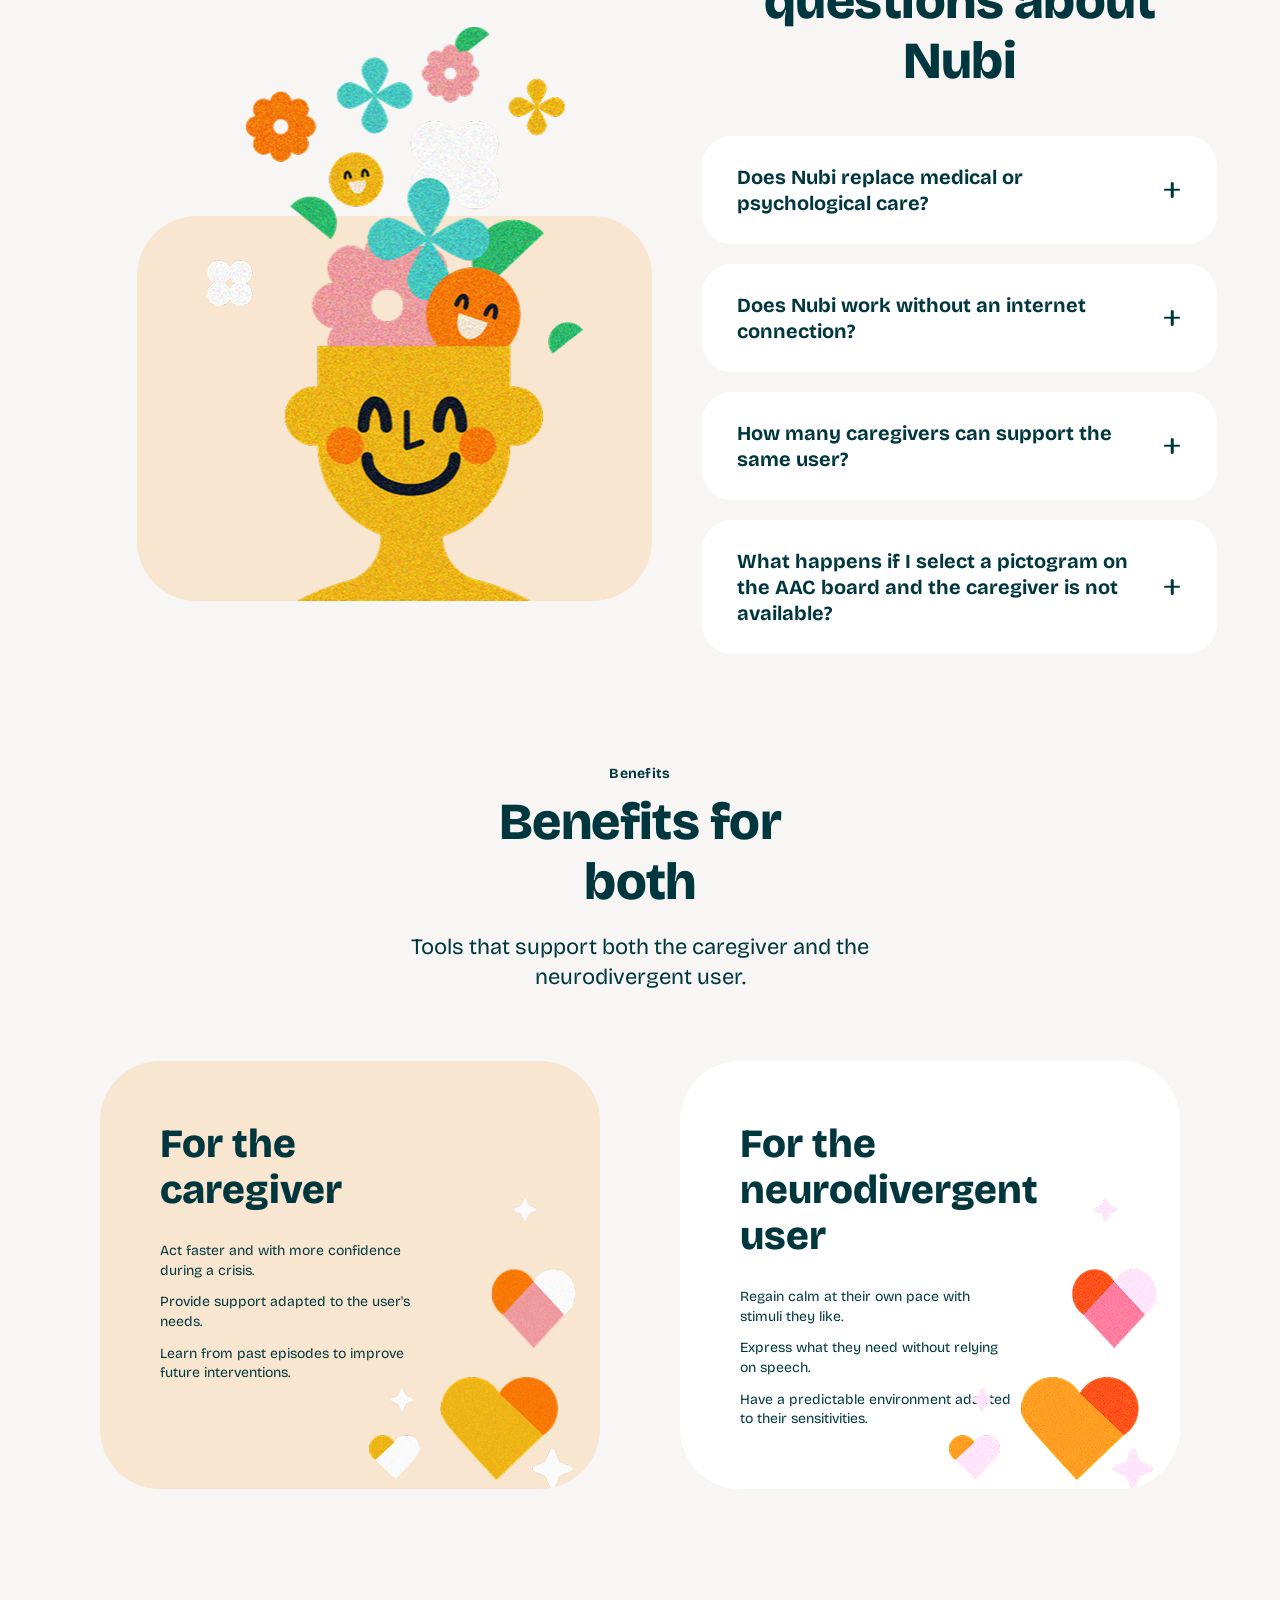
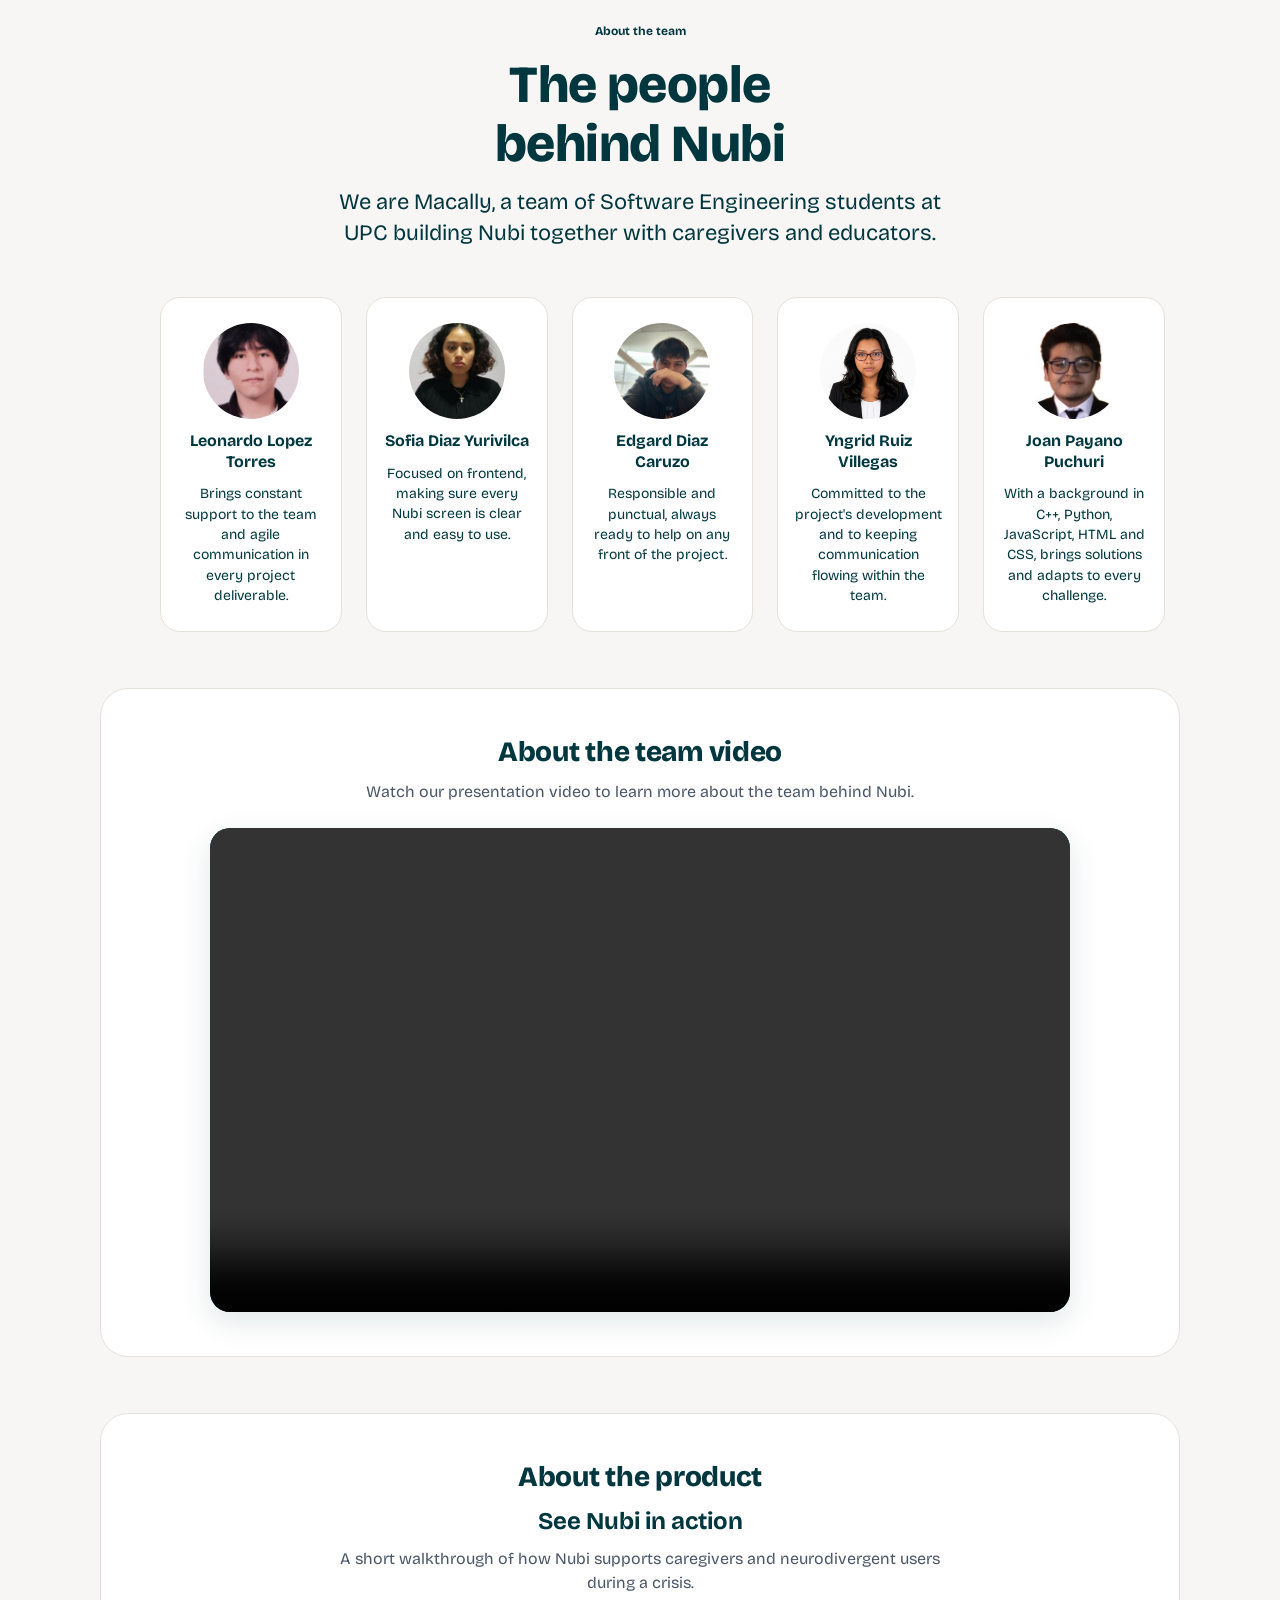
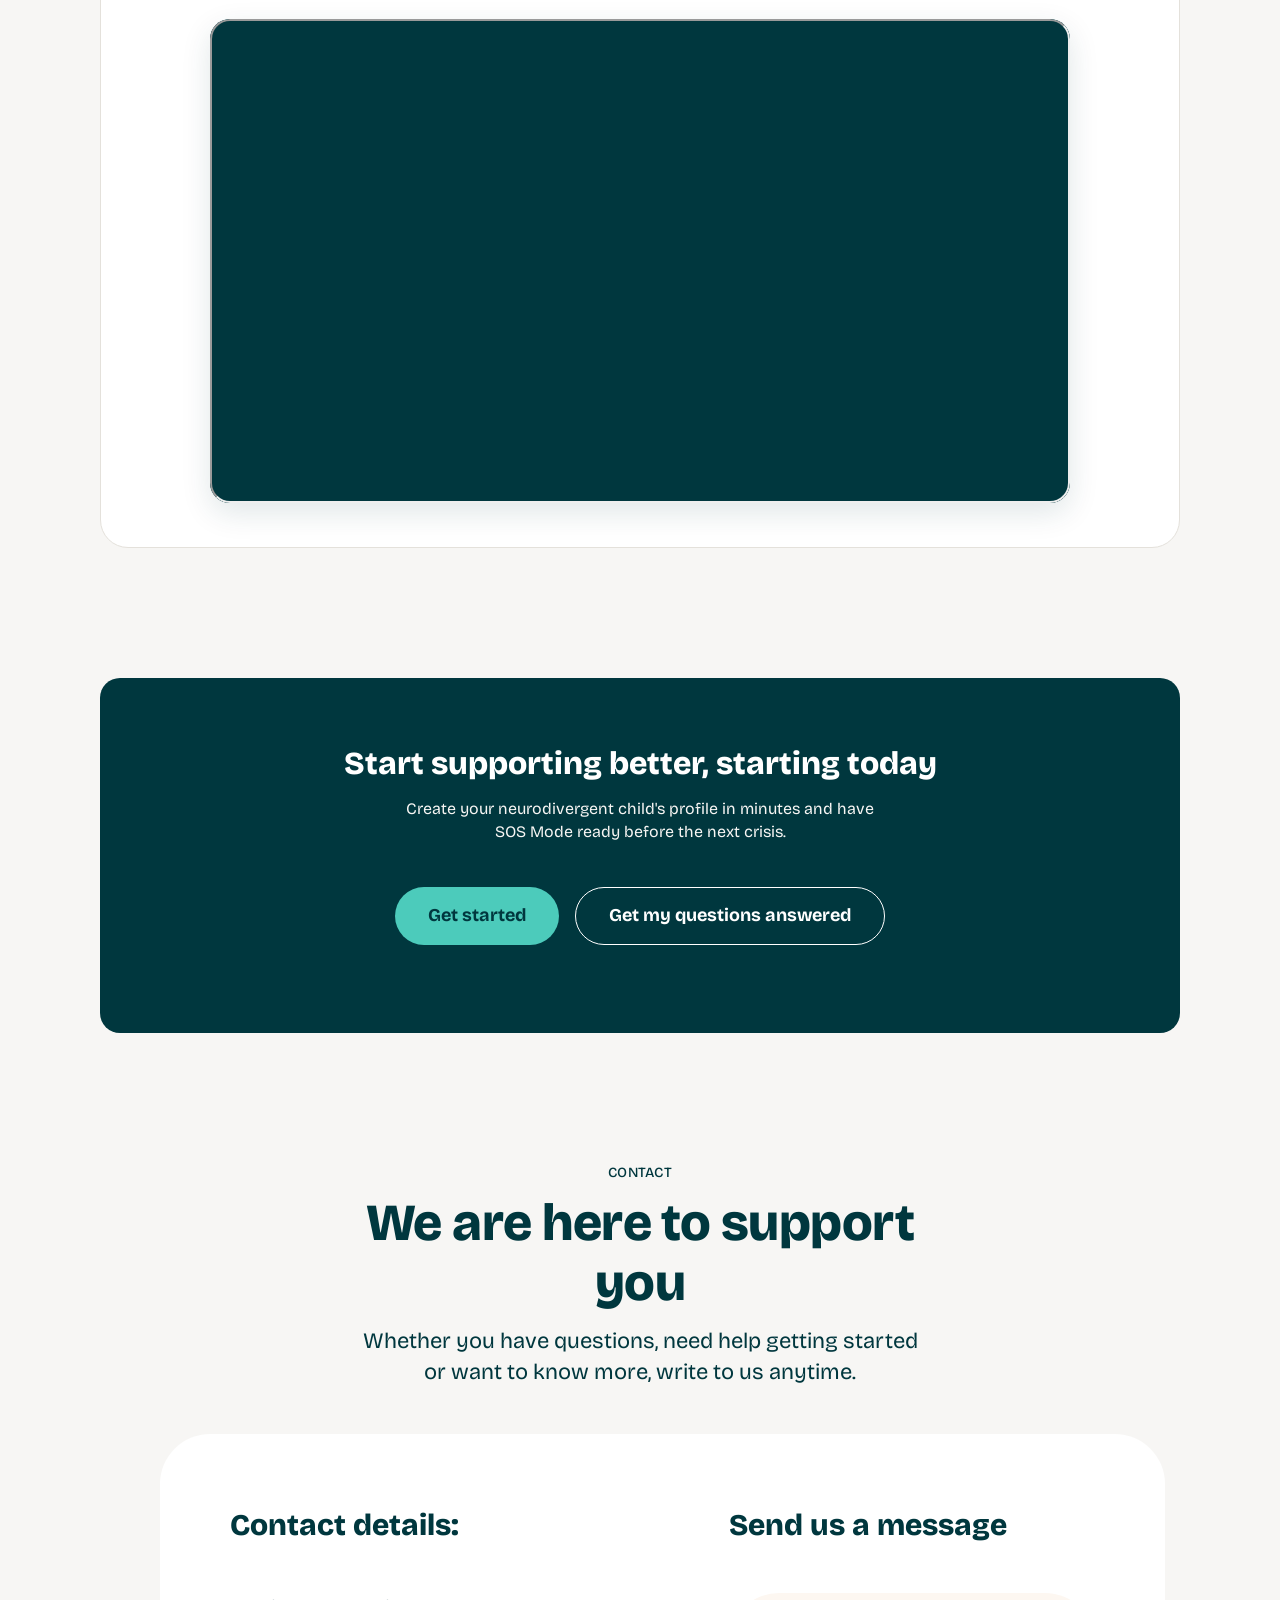
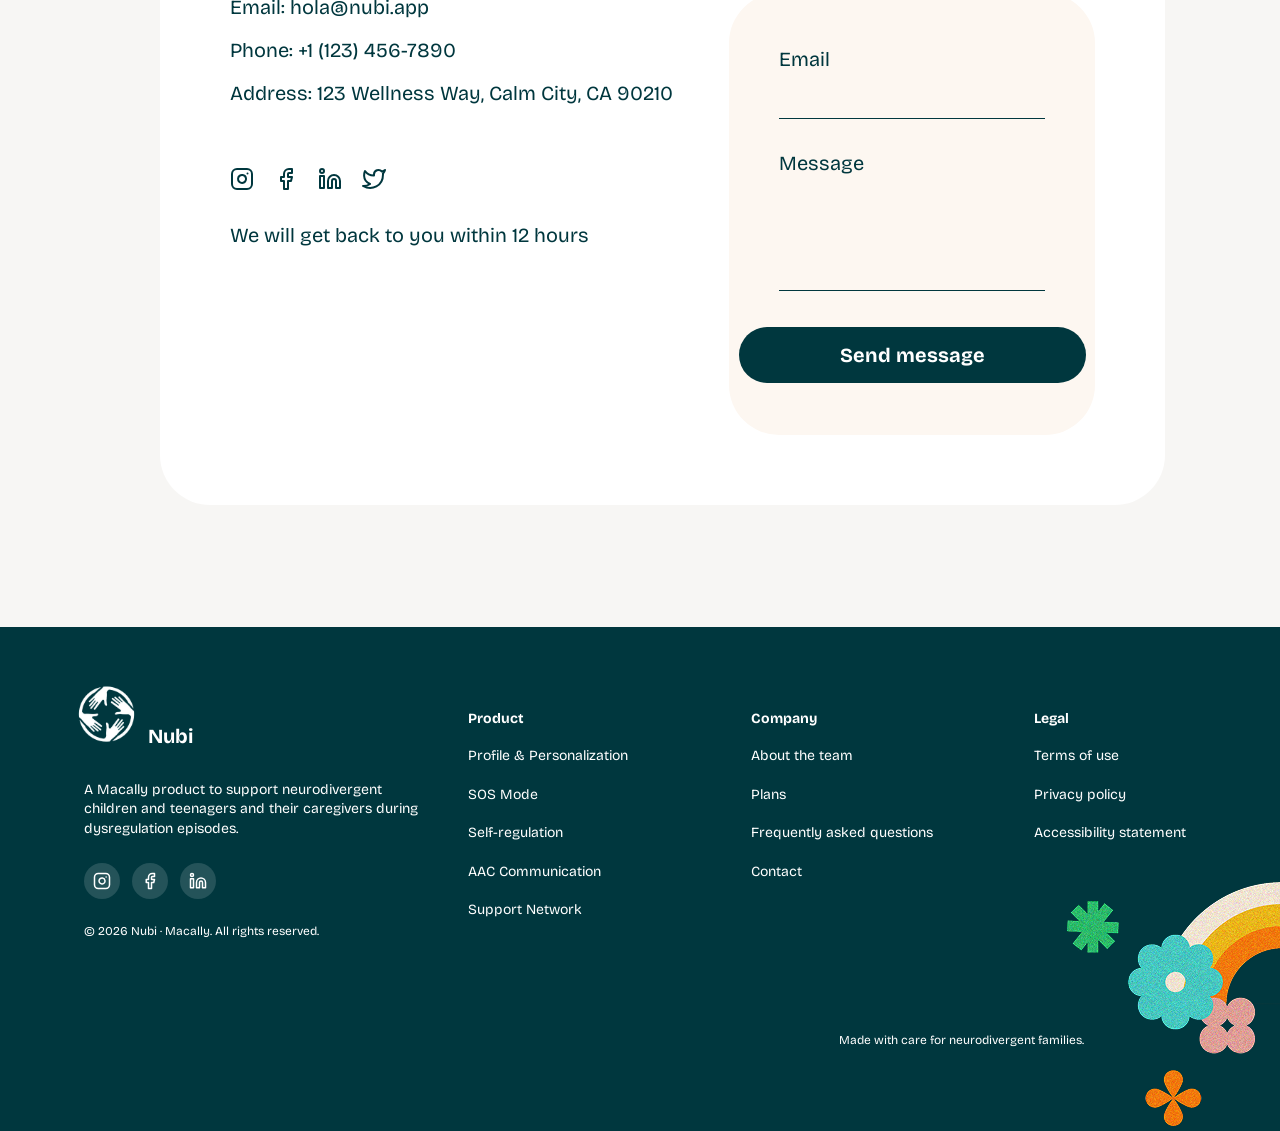
==== commit 817d15f1: "Change plan name from 'Nubi Free' to 'Nubi Standard'" ====
--- a/docs/index.html
+++ b/docs/index.html
@@ -258,7 +258,7 @@
       <div class="plans">
         <div class="plan-col side">
           <div class="plan">
-            <span class="plan-name">Nubi Free</span>
+            <span class="plan-name">Nubi Standard</span>
             <span class="plan-price" data-i18n="k078">S/ 9.99 / month</span>
             <span class="plan-desc" data-i18n="k079">For families just starting with Nubi.</span>
             <ul>
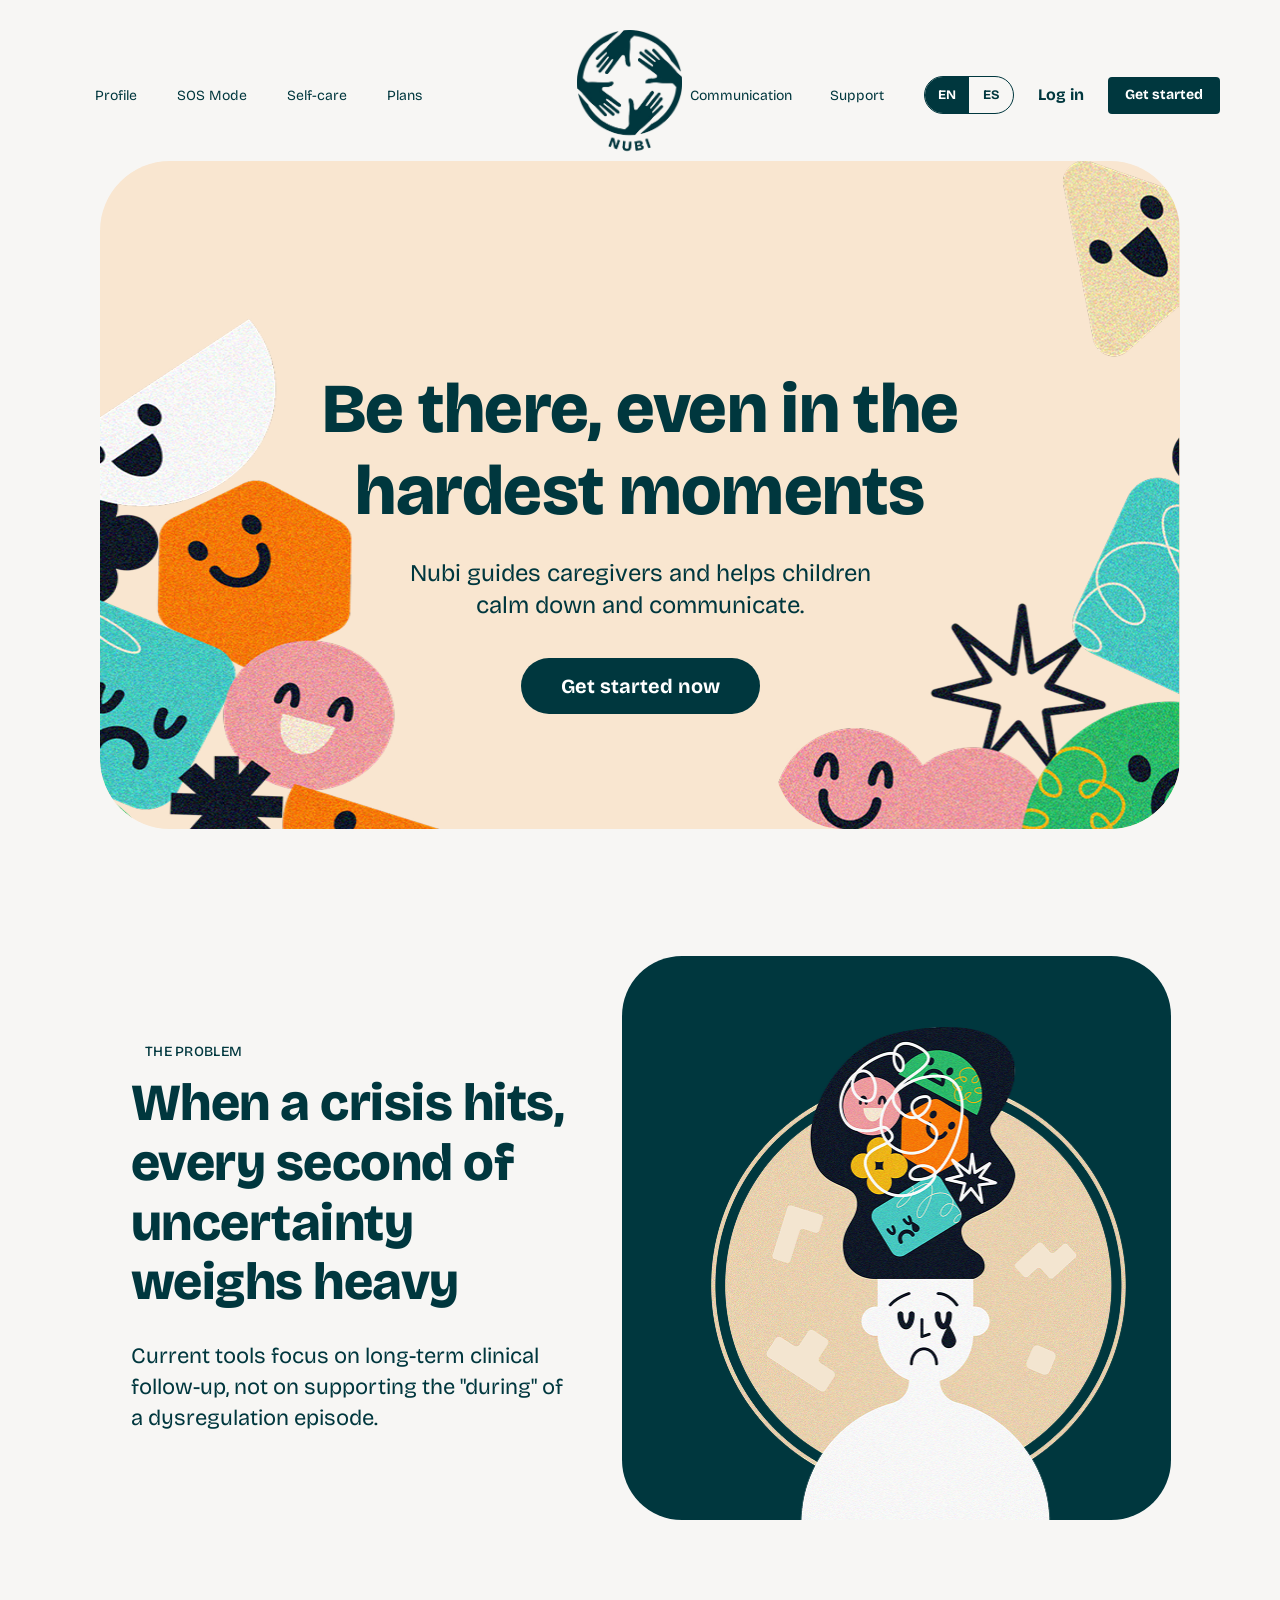
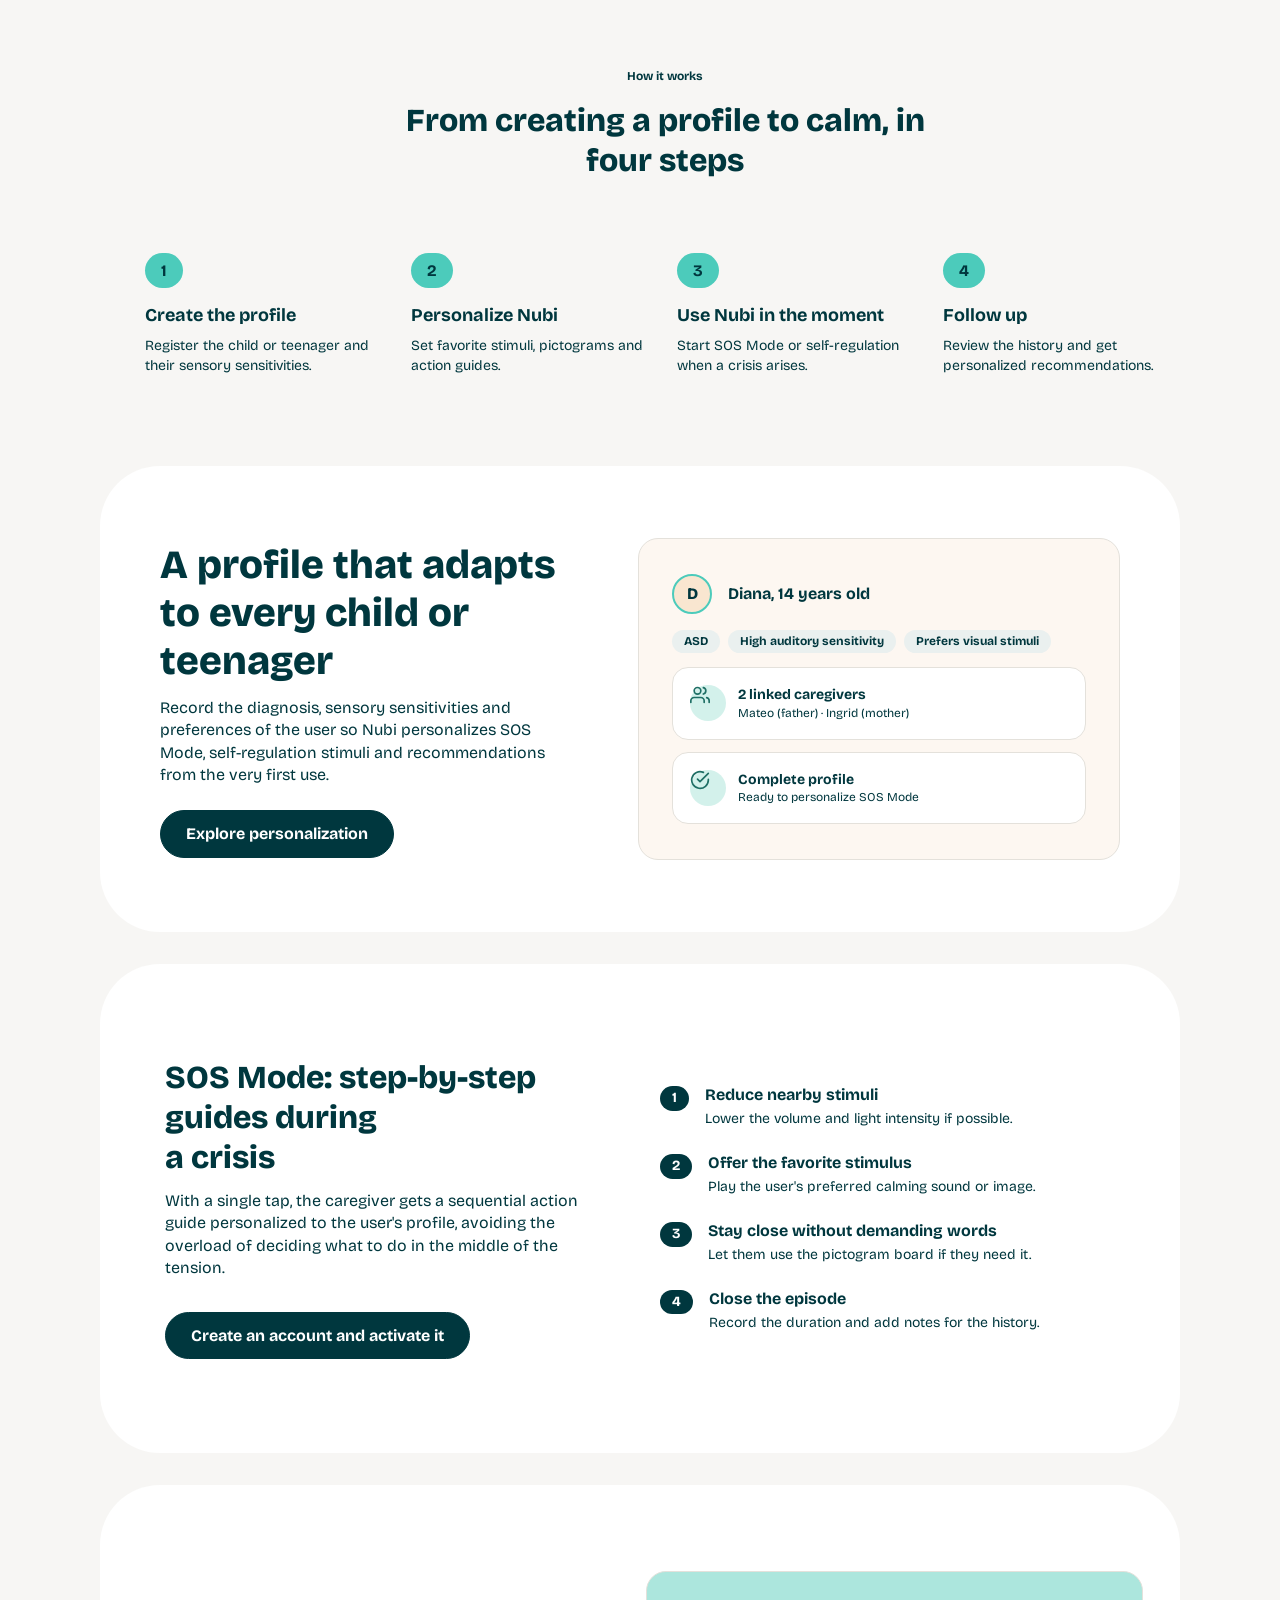
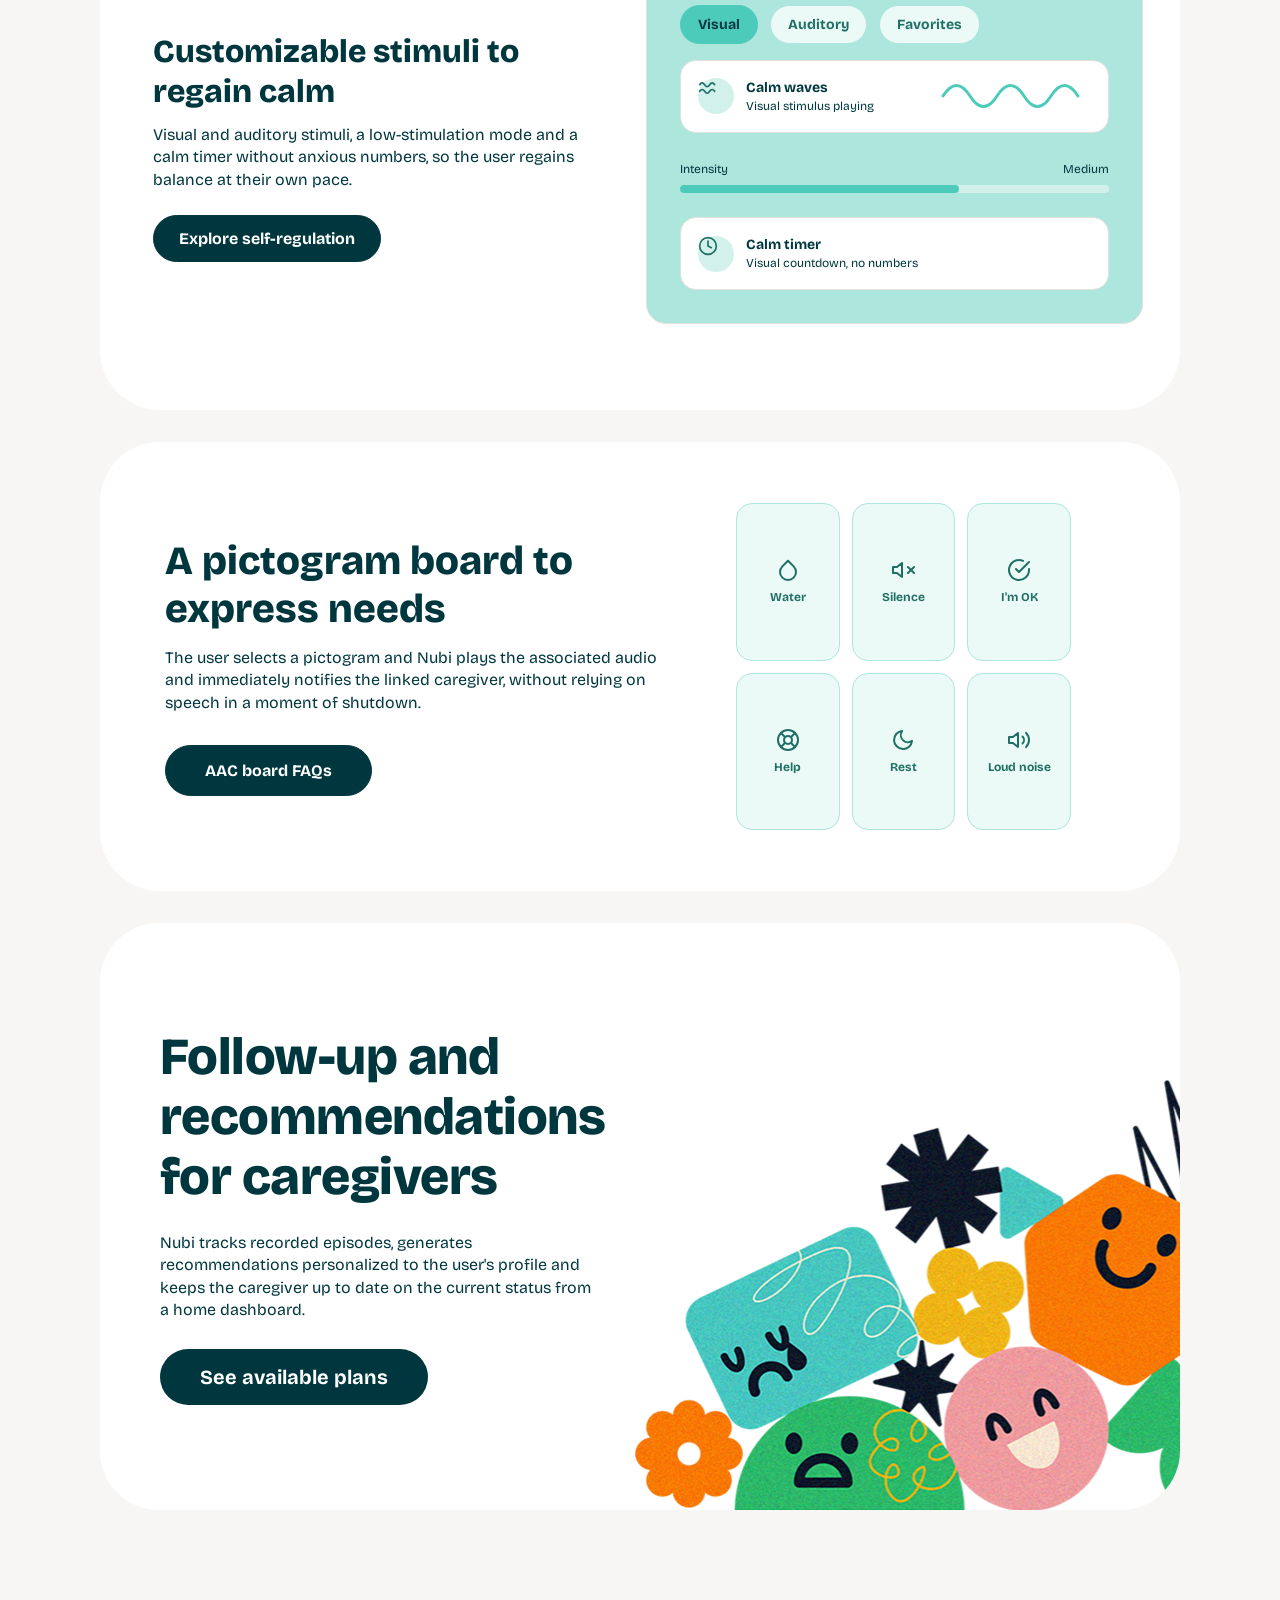
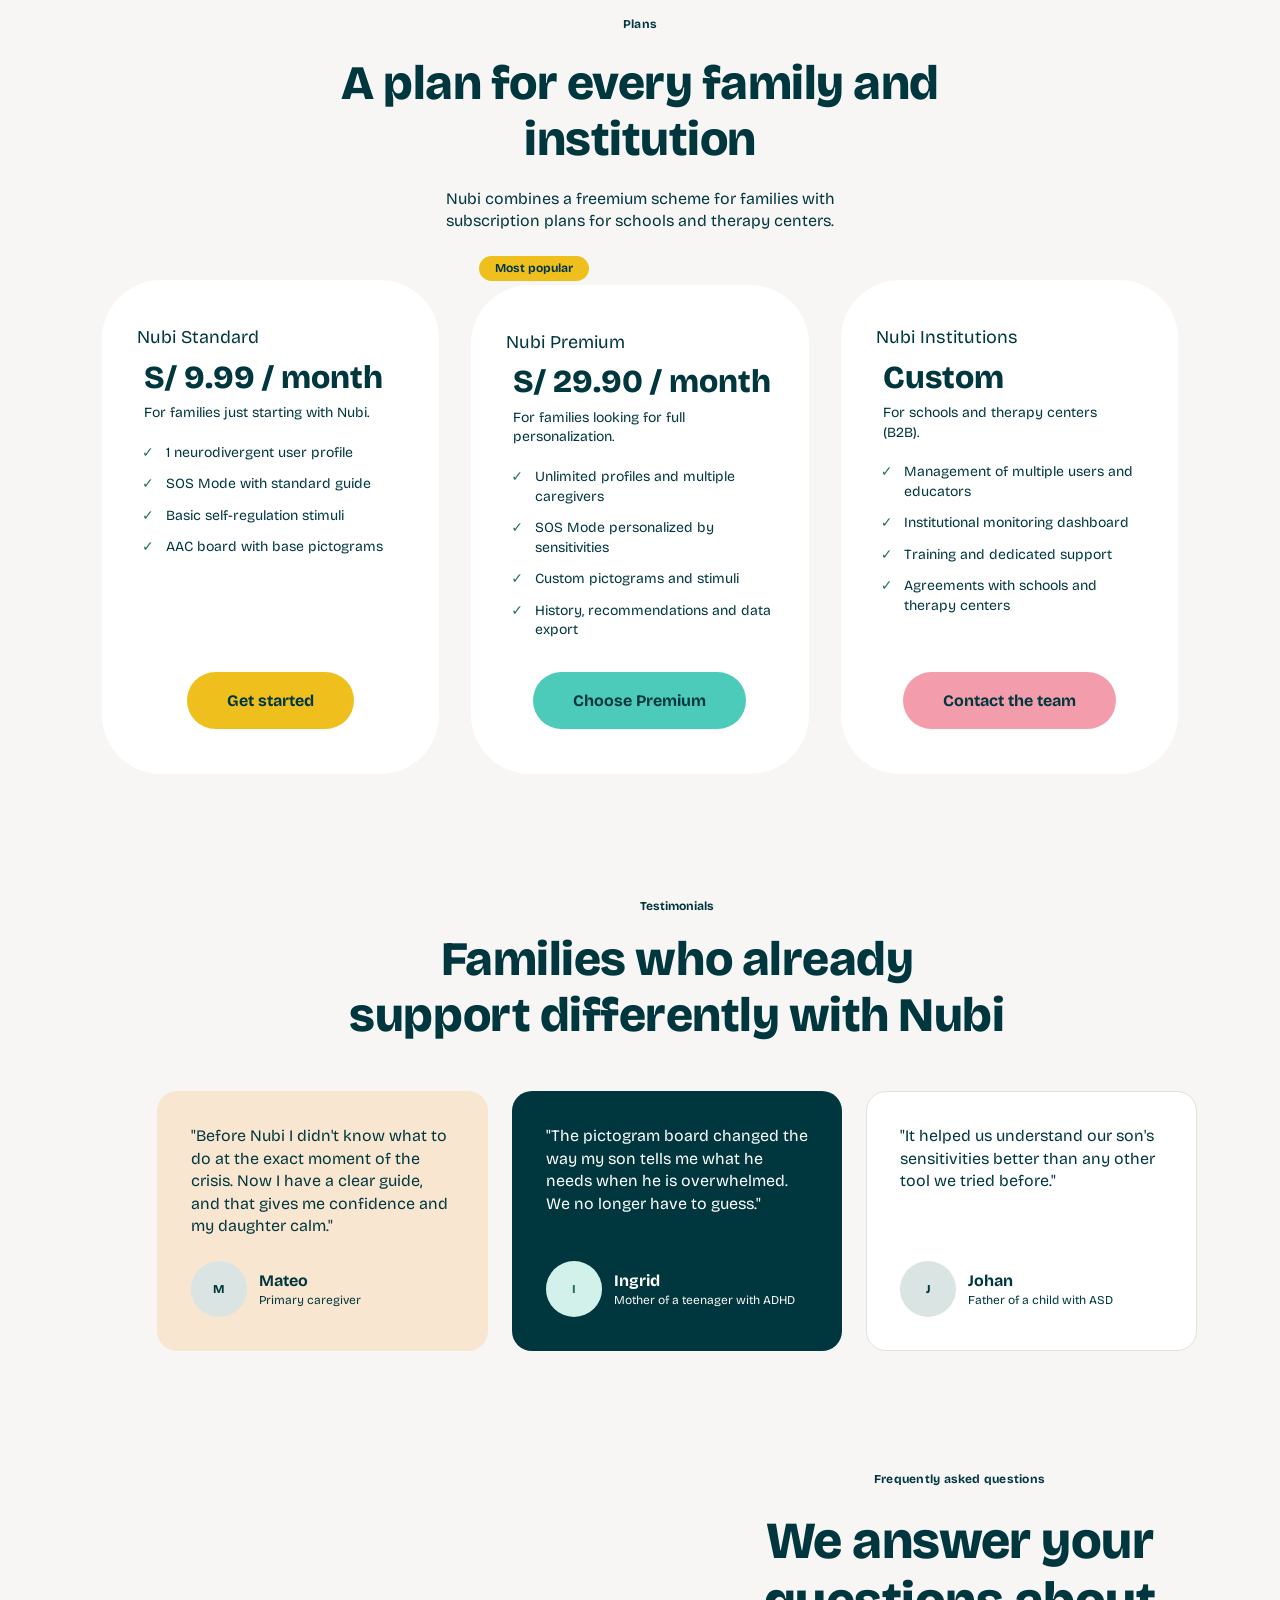
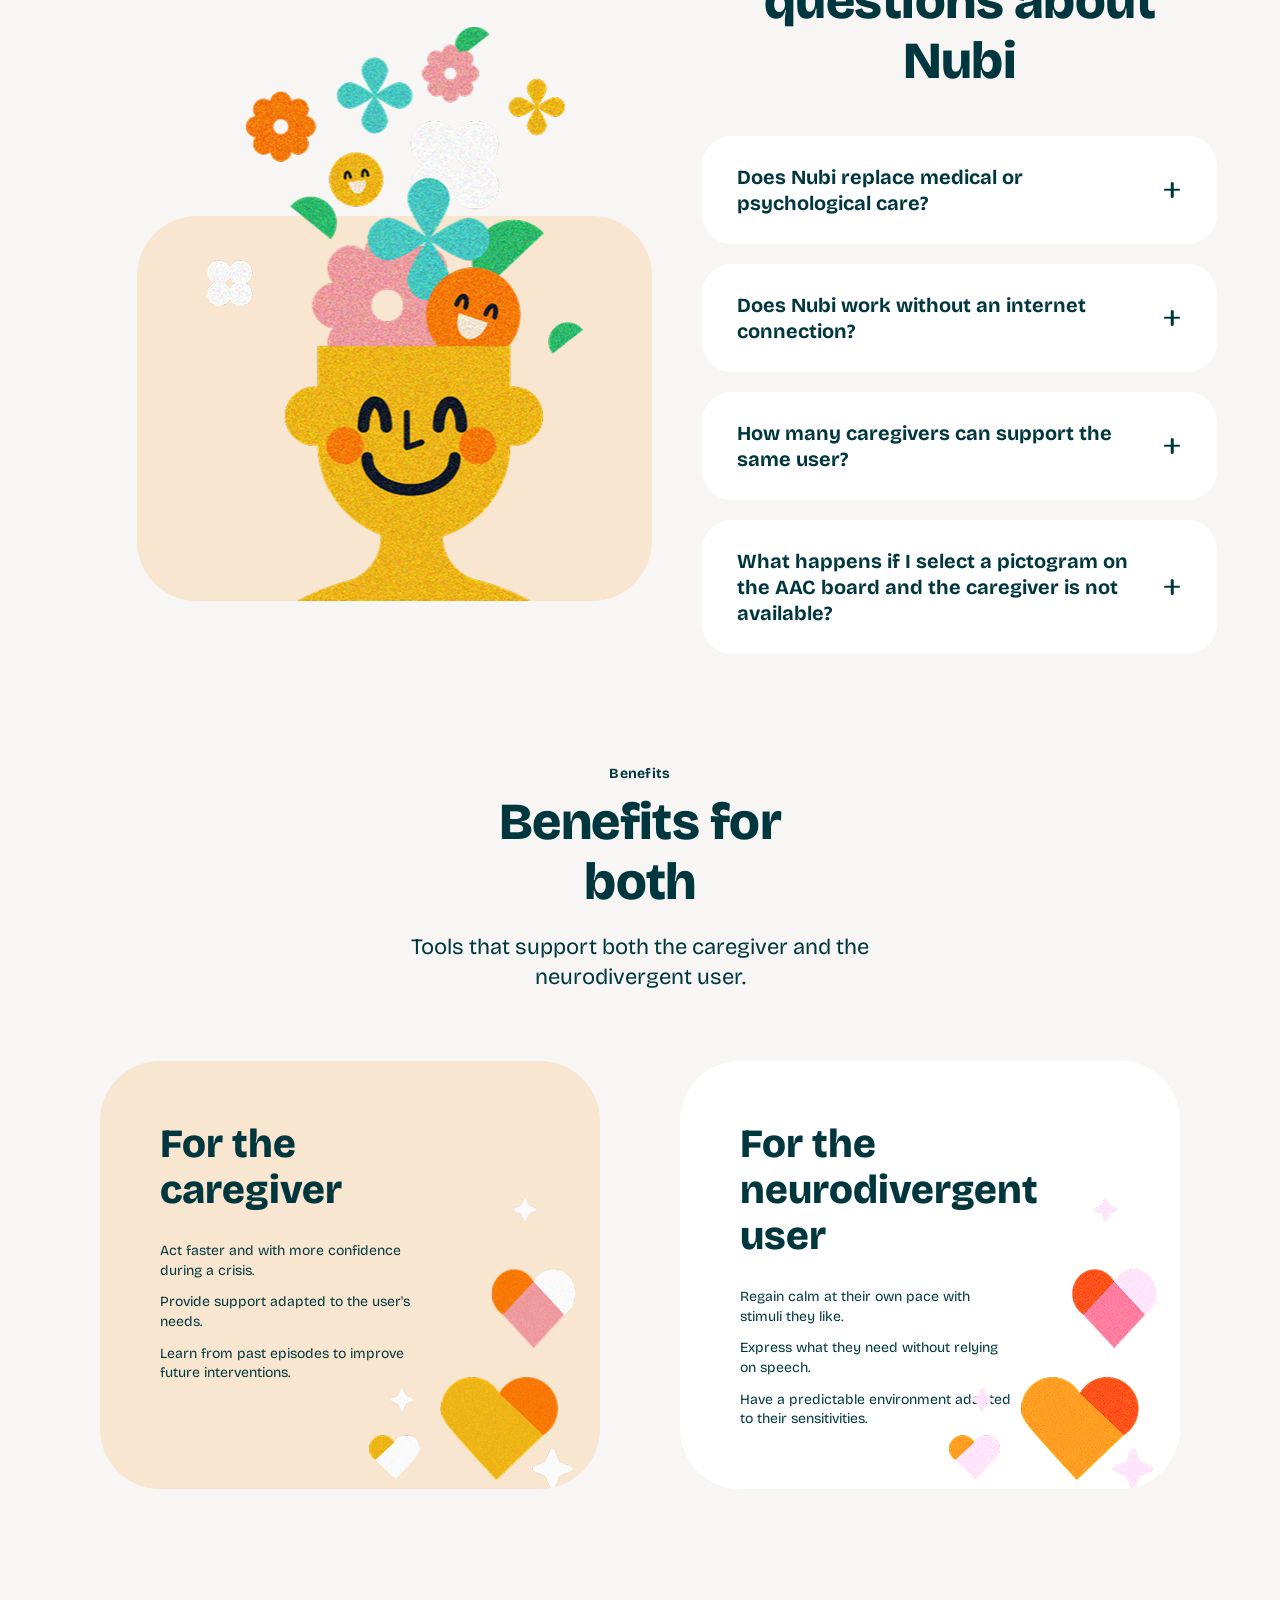
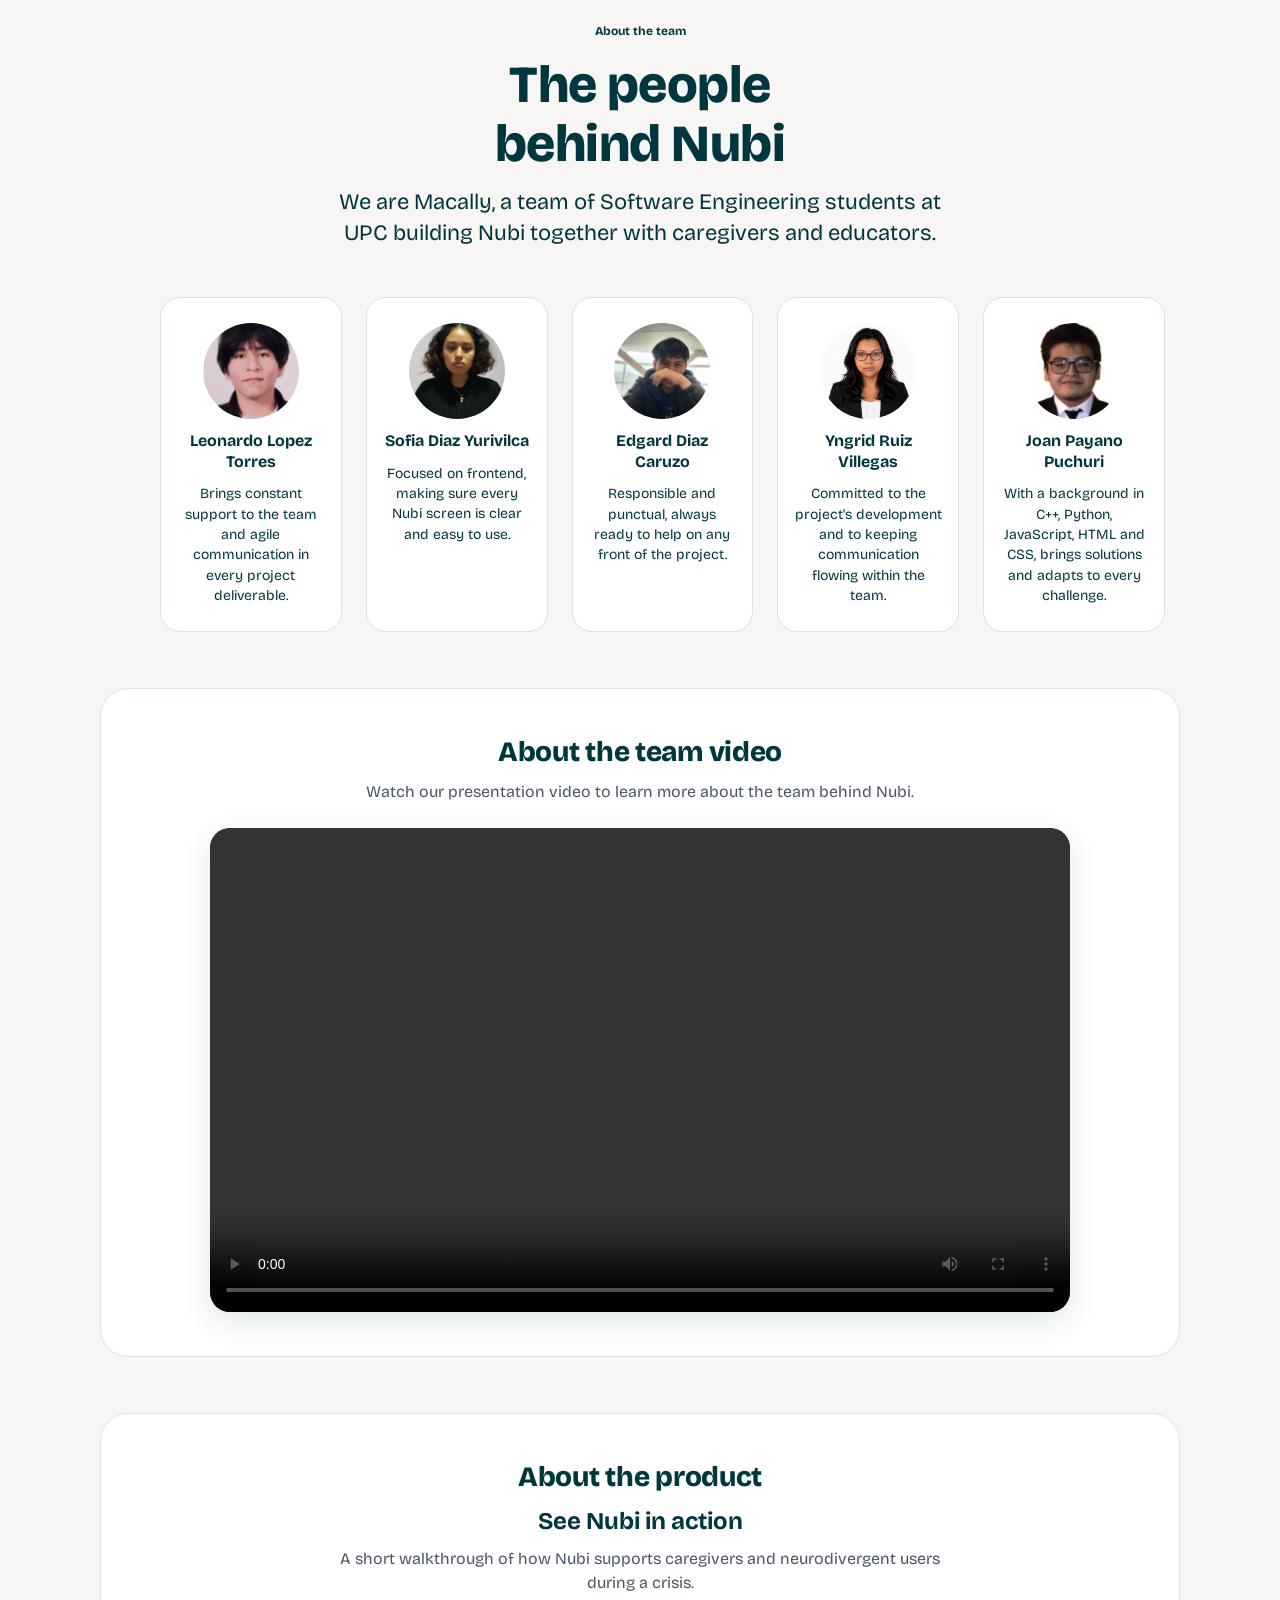
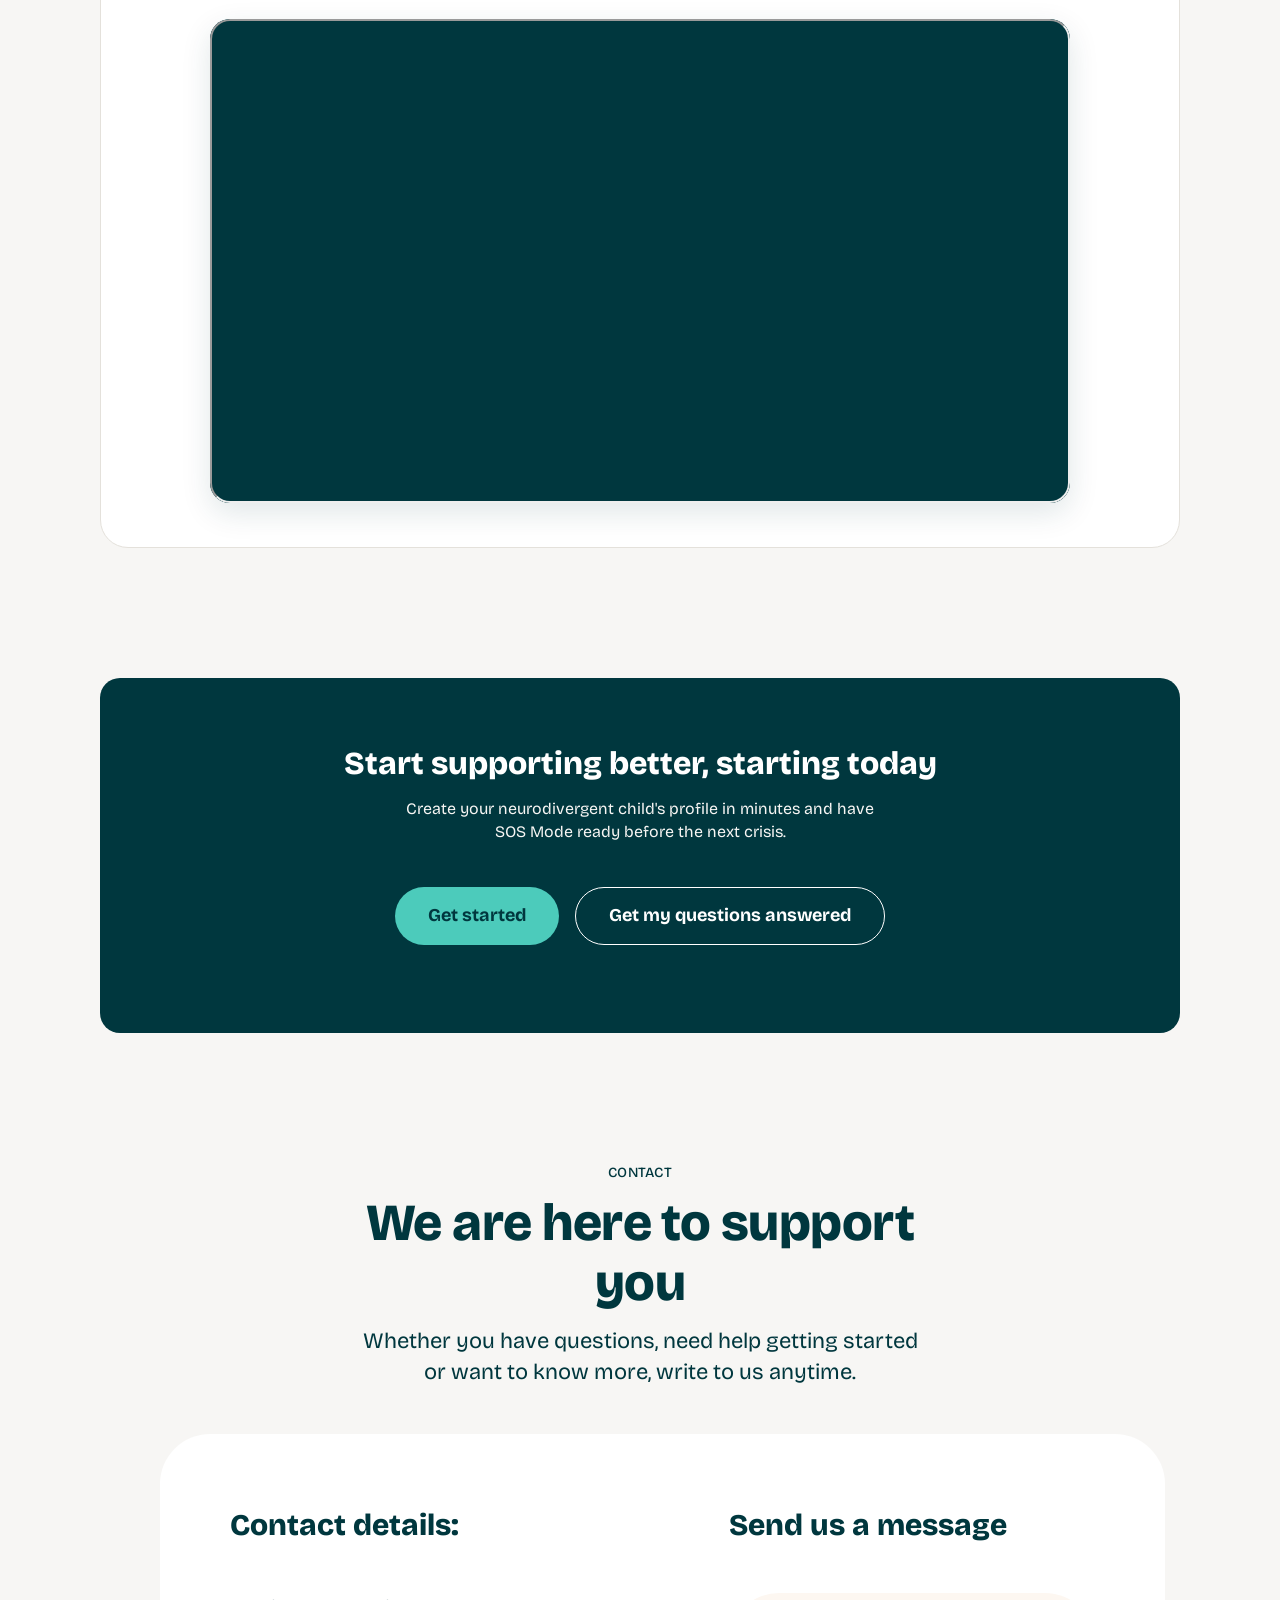
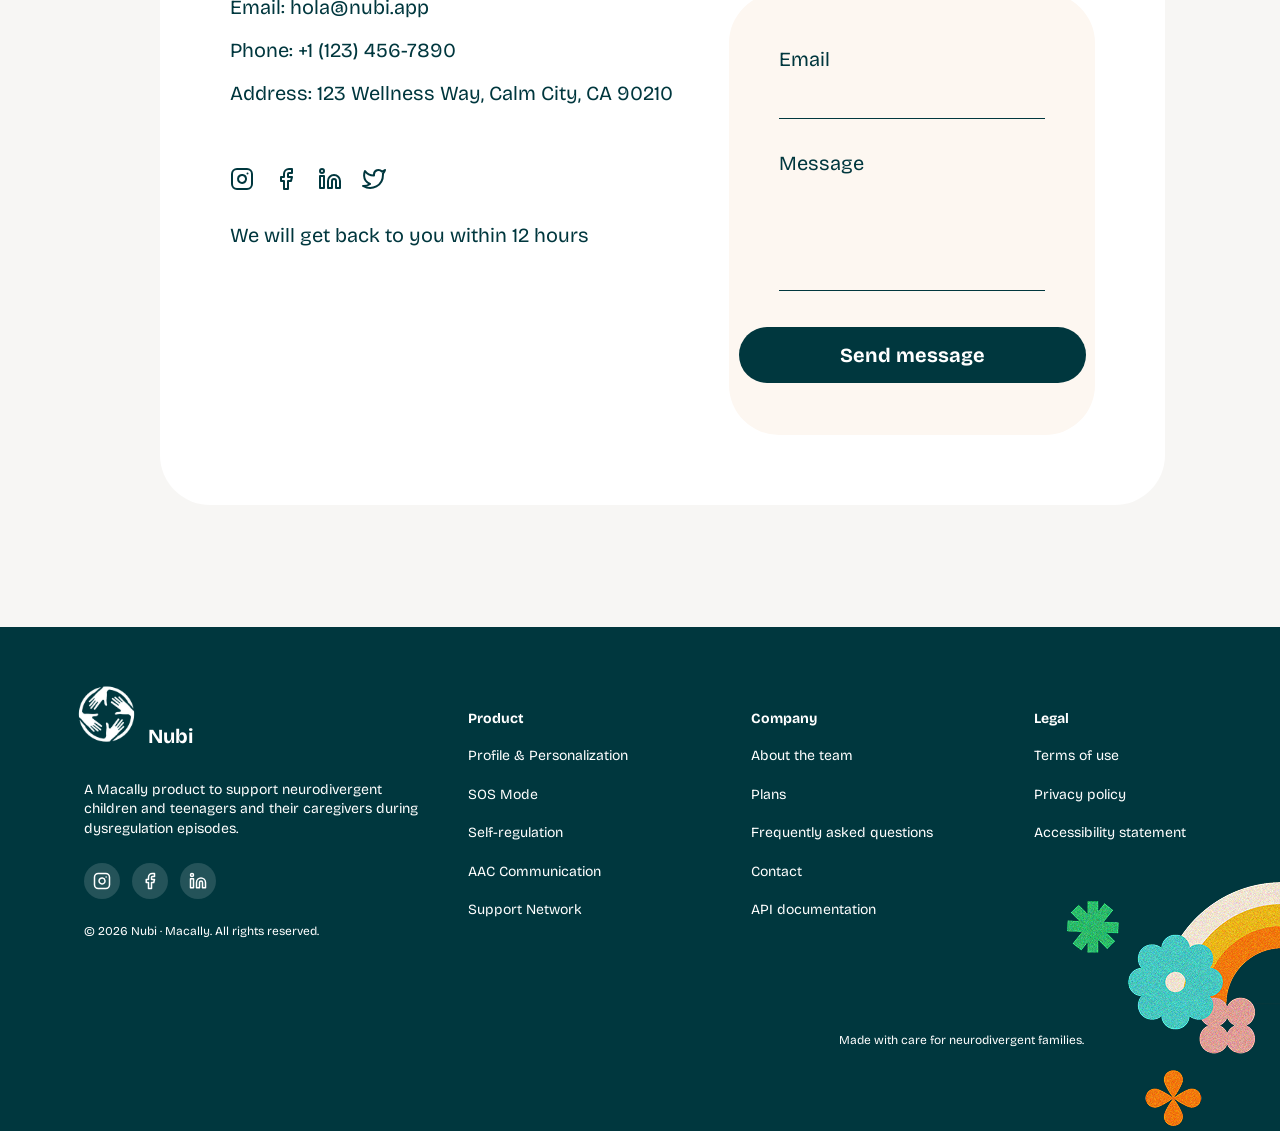
==== commit bd2291e5: "feat(landing): redirect call-to-action buttons to the web application Point the log in and sign up b" ====
--- a/docs/index.html
+++ b/docs/index.html
@@ -12,7 +12,15 @@
 <meta property="og:site_name" content="Nubi">
 <meta property="og:title" content="Nubi · Be there, even in the hardest moments" data-i18n-content="meta.title">
 <meta property="og:description" content="Nubi guides caregivers and helps neurodivergent children and teenagers calm down and communicate during dysregulation episodes." data-i18n-content="meta.description">
-<meta property="og:image" content="images/logo-nubi.png">
+<meta property="og:image" content="https://asi0729-2620-7793-open-source.github.io/landing-page/images/logo-nubi.png">
+<meta property="og:url" content="https://asi0729-2620-7793-open-source.github.io/landing-page/">
+<meta property="og:locale" content="en_US">
+<meta property="og:locale:alternate" content="es_419">
+<meta name="twitter:card" content="summary">
+<meta name="twitter:title" content="Nubi · Be there, even in the hardest moments" data-i18n-content="meta.title">
+<meta name="twitter:description" content="Nubi guides caregivers and helps neurodivergent children and teenagers calm down and communicate during dysregulation episodes." data-i18n-content="meta.description">
+<meta name="robots" content="index, follow">
+<link rel="canonical" href="https://asi0729-2620-7793-open-source.github.io/landing-page/">
 <link rel="icon" type="image/png" href="images/logo-nubi.png">
 <link rel="preconnect" href="https://fonts.googleapis.com">
 <link rel="preconnect" href="https://fonts.gstatic.com" crossorigin>
@@ -62,9 +70,9 @@
           <button type="button" class="lang-btn" data-lang="es" lang="es-419" aria-pressed="false" aria-label="Switch language to Spanish" data-i18n-aria-label="k169">ES</button>
         </div>
 
-<a class="login" href="https://nubi-frontend-7793.web.app/inicio" data-app-route="login" data-i18n="k010">Log in</a>
-
-<a class="btn btn-dark" href="#planes" data-app-route="signup" data-i18n="k011">Get started</a>
+<a class="login" href="https://nubi-frontend-7793.web.app/ingresar" data-app-route="login" data-i18n="k010">Log in</a>
+
+<a class="btn btn-dark" href="https://nubi-frontend-7793.web.app/registro" data-app-route="signup" data-i18n="k011">Get started</a>
 
       </div>
     </nav>
@@ -80,8 +88,8 @@
         <li><a href="#equipo" data-i18n="k129">About the team</a></li>
         <li><a href="#faq" data-i18n="k108">Frequently asked questions</a></li>
         <li><a href="#contacto" data-i18n="k160">Contact</a></li>
-        <li class="menu-account"><a href="https://nubi-frontend-7793.web.app/inicio" data-app-route="login" data-i18n="k010">Log in</a></li>
-        <li class="menu-account"><a class="btn btn-dark" href="#planes" data-app-route="signup" data-i18n="k011">Get started</a></li>
+        <li class="menu-account"><a href="https://nubi-frontend-7793.web.app/ingresar" data-app-route="login" data-i18n="k010">Log in</a></li>
+        <li class="menu-account"><a class="btn btn-dark" href="https://nubi-frontend-7793.web.app/registro" data-app-route="signup" data-i18n="k011">Get started</a></li>
       </ul>
     </nav>
   </header>
@@ -95,7 +103,7 @@
       <div class="hero-content">
         <h1 data-i18n="k012">Be there, even in the hardest moments</h1>
         <p class="hero-sub" data-i18n="k013">Nubi guides caregivers and helps children calm down and communicate.</p>
-        <a class="btn btn-dark btn-lg" href="#planes" data-app-route="signup" data-i18n="k014">Get started now</a>
+        <a class="btn btn-dark btn-lg" href="https://nubi-frontend-7793.web.app/registro" data-app-route="signup" data-i18n="k014">Get started now</a>
       </div>
     </section>
 
@@ -179,7 +187,7 @@
             <h2 data-i18n="k040" data-i18n-html>SOS Mode: step-by-step guides during<br>a crisis</h2>
             <p data-i18n="k041">With a single tap, the caregiver gets a sequential action guide personalized to the user's profile, avoiding the overload of deciding what to do in the middle of the tension.</p>
           </div>
-          <a class="btn btn-dark btn-md" href="#planes" data-app-route="signup" style="margin:0" data-i18n="k042">Create an account and activate it</a>
+          <a class="btn btn-dark btn-md" href="https://nubi-frontend-7793.web.app/registro" data-app-route="signup" style="margin:0" data-i18n="k042">Create an account and activate it</a>
         </div>
         <div class="sos-steps">
           <div class="sos-step"><span class="sos-num">1</span><div><strong data-i18n="k043">Reduce nearby stimuli</strong><span data-i18n="k044">Lower the volume and light intensity if possible.</span></div></div>
@@ -267,7 +275,7 @@
               <li data-i18n="k082">Basic self-regulation stimuli</li>
               <li data-i18n="k083">AAC board with base pictograms</li>
             </ul>
-            <a class="btn btn-yellow" href="#contacto" data-app-route="signup" data-i18n="k011">Get started</a>
+            <a class="btn btn-yellow" href="https://nubi-frontend-7793.web.app/registro" data-app-route="signup" data-i18n="k011">Get started</a>
           </div>
         </div>
         <div class="plan-col premium">
@@ -282,7 +290,7 @@
               <li data-i18n="k089">Custom pictograms and stimuli</li>
               <li data-i18n="k090">History, recommendations and data export</li>
             </ul>
-            <a class="btn btn-mint" href="#contacto" data-app-route="signup" data-i18n="k091">Choose Premium</a>
+            <a class="btn btn-mint" href="https://nubi-frontend-7793.web.app/registro" data-app-route="signup" data-i18n="k091">Choose Premium</a>
           </div>
         </div>
         <div class="plan-col side">
@@ -466,7 +474,7 @@
       <h2 data-i18n="k137">Start supporting better, starting today</h2>
       <p data-i18n="k138">Create your neurodivergent child's profile in minutes and have SOS Mode ready before the next crisis.</p>
       <div class="cta-actions">
-        <a class="btn btn-mint btn-cta" href="#planes" data-app-route="signup" data-i18n="k011">Get started</a>
+        <a class="btn btn-mint btn-cta" href="https://nubi-frontend-7793.web.app/registro" data-app-route="signup" data-i18n="k011">Get started</a>
         <a class="btn btn-cta outline" href="#faq" data-i18n="k139">Get my questions answered</a>
       </div>
     </section>
@@ -543,6 +551,7 @@
             <li><a href="#planes" data-i18n="k007">Plans</a></li>
             <li><a href="#faq" data-i18n="k108">Frequently asked questions</a></li>
             <li><a href="#contacto" data-i18n="k160">Contact</a></li>
+            <li><a href="https://nubi-platform-backend.onrender.com/swagger-ui/index.html" target="_blank" rel="noopener" data-i18n="k177">API documentation</a></li>
           </ul>
         </div>
         <div class="footer-col">
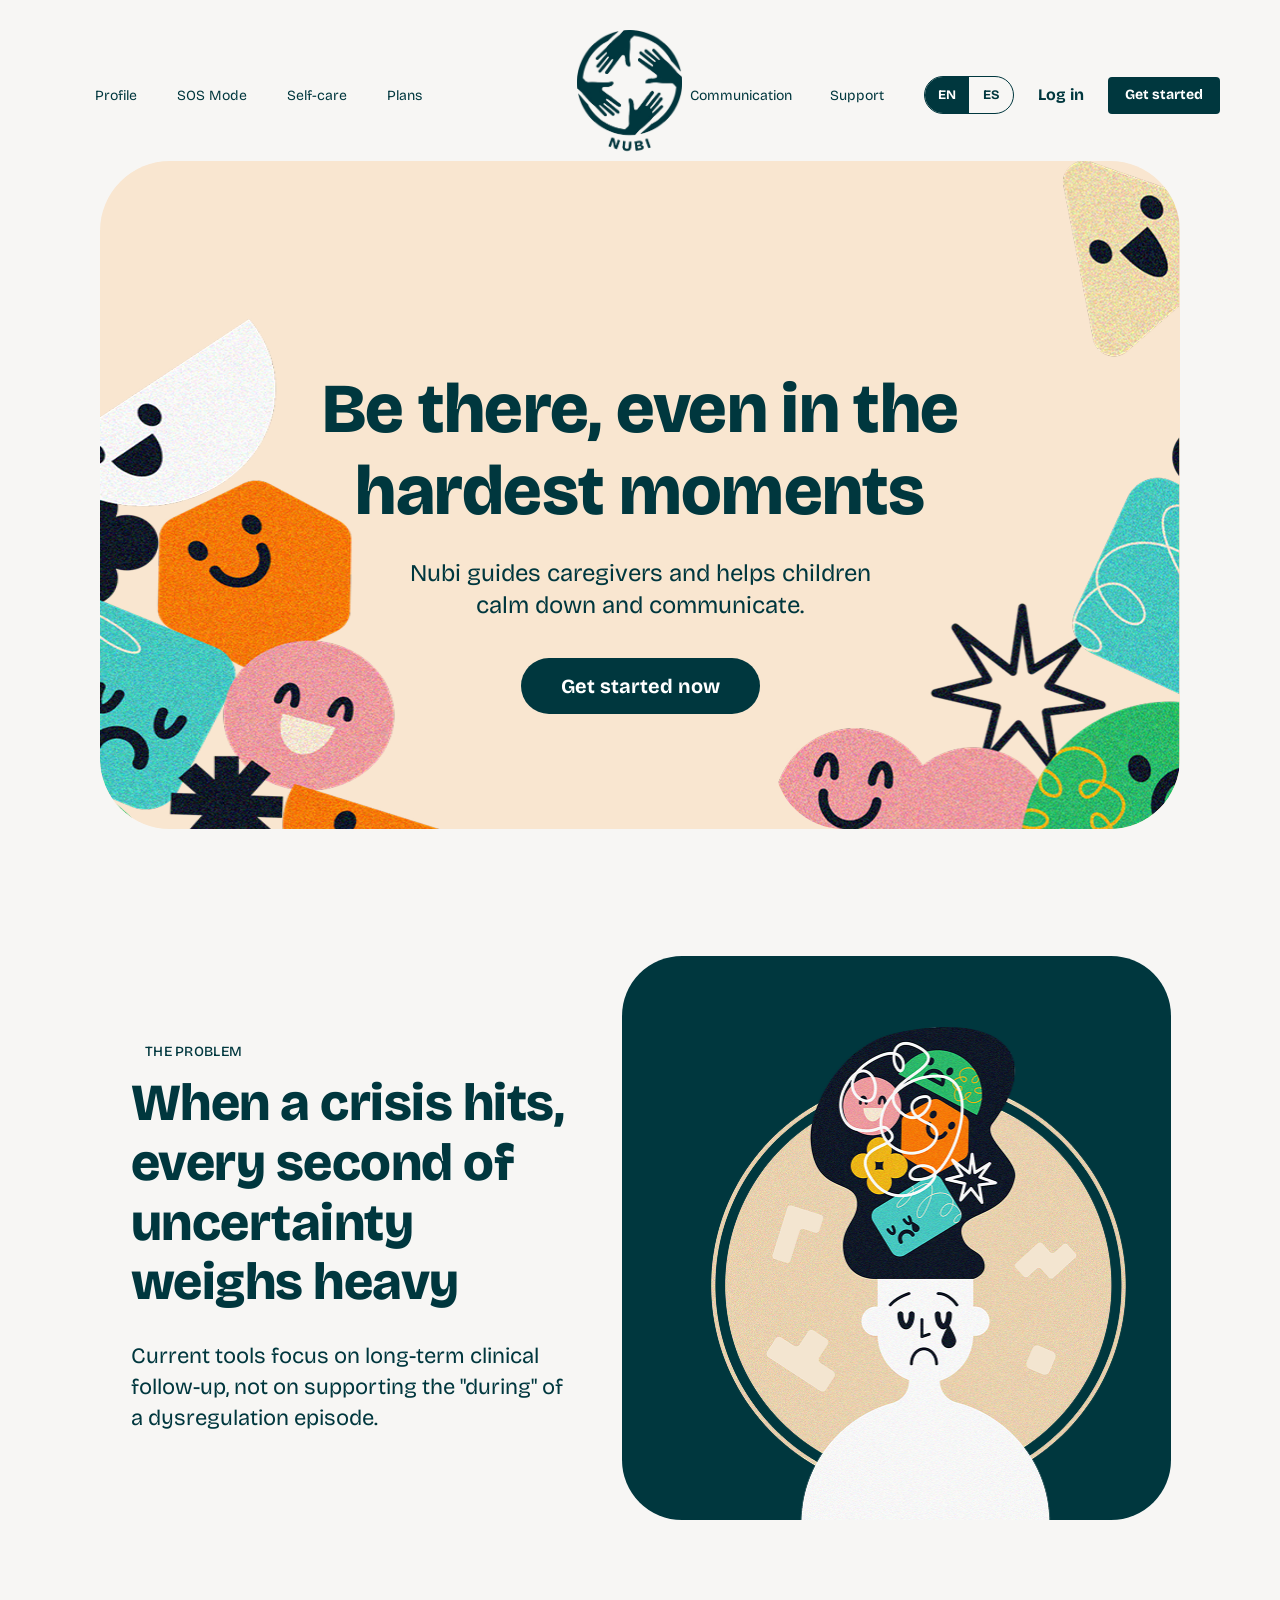
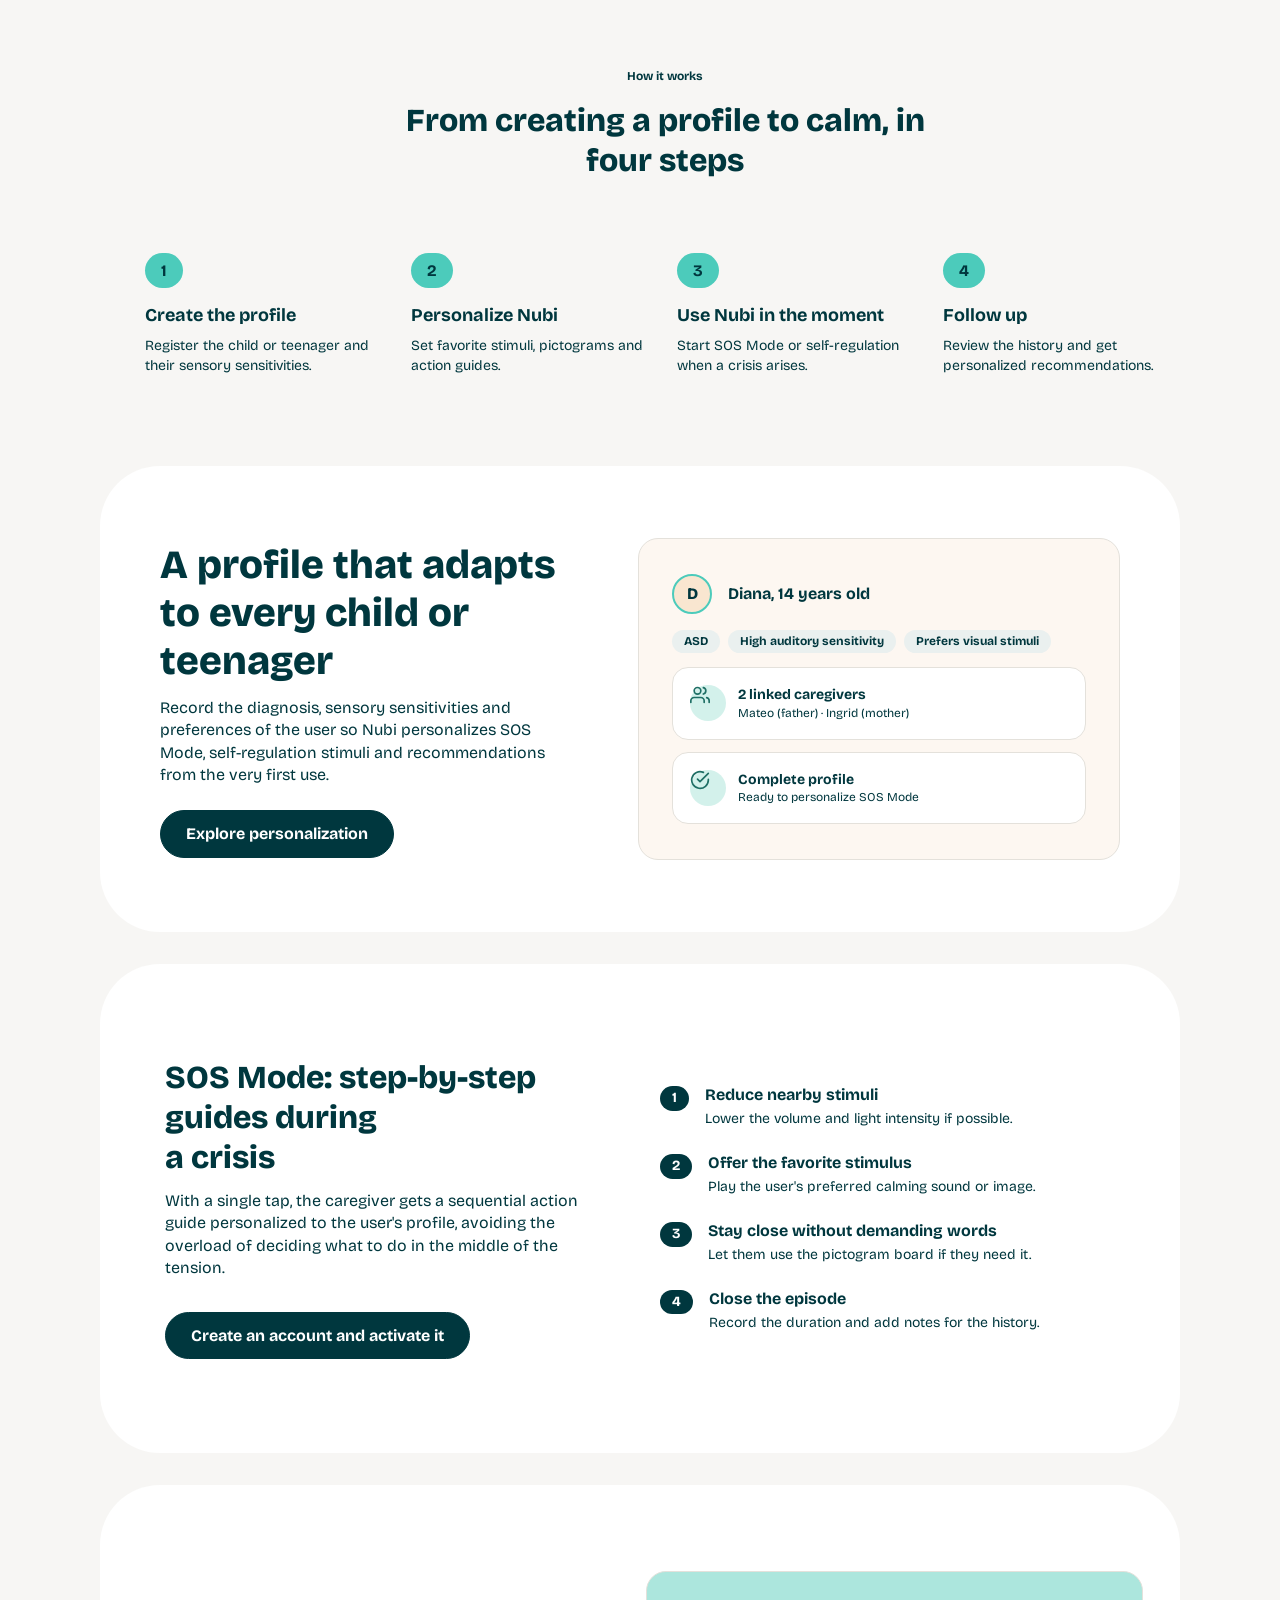
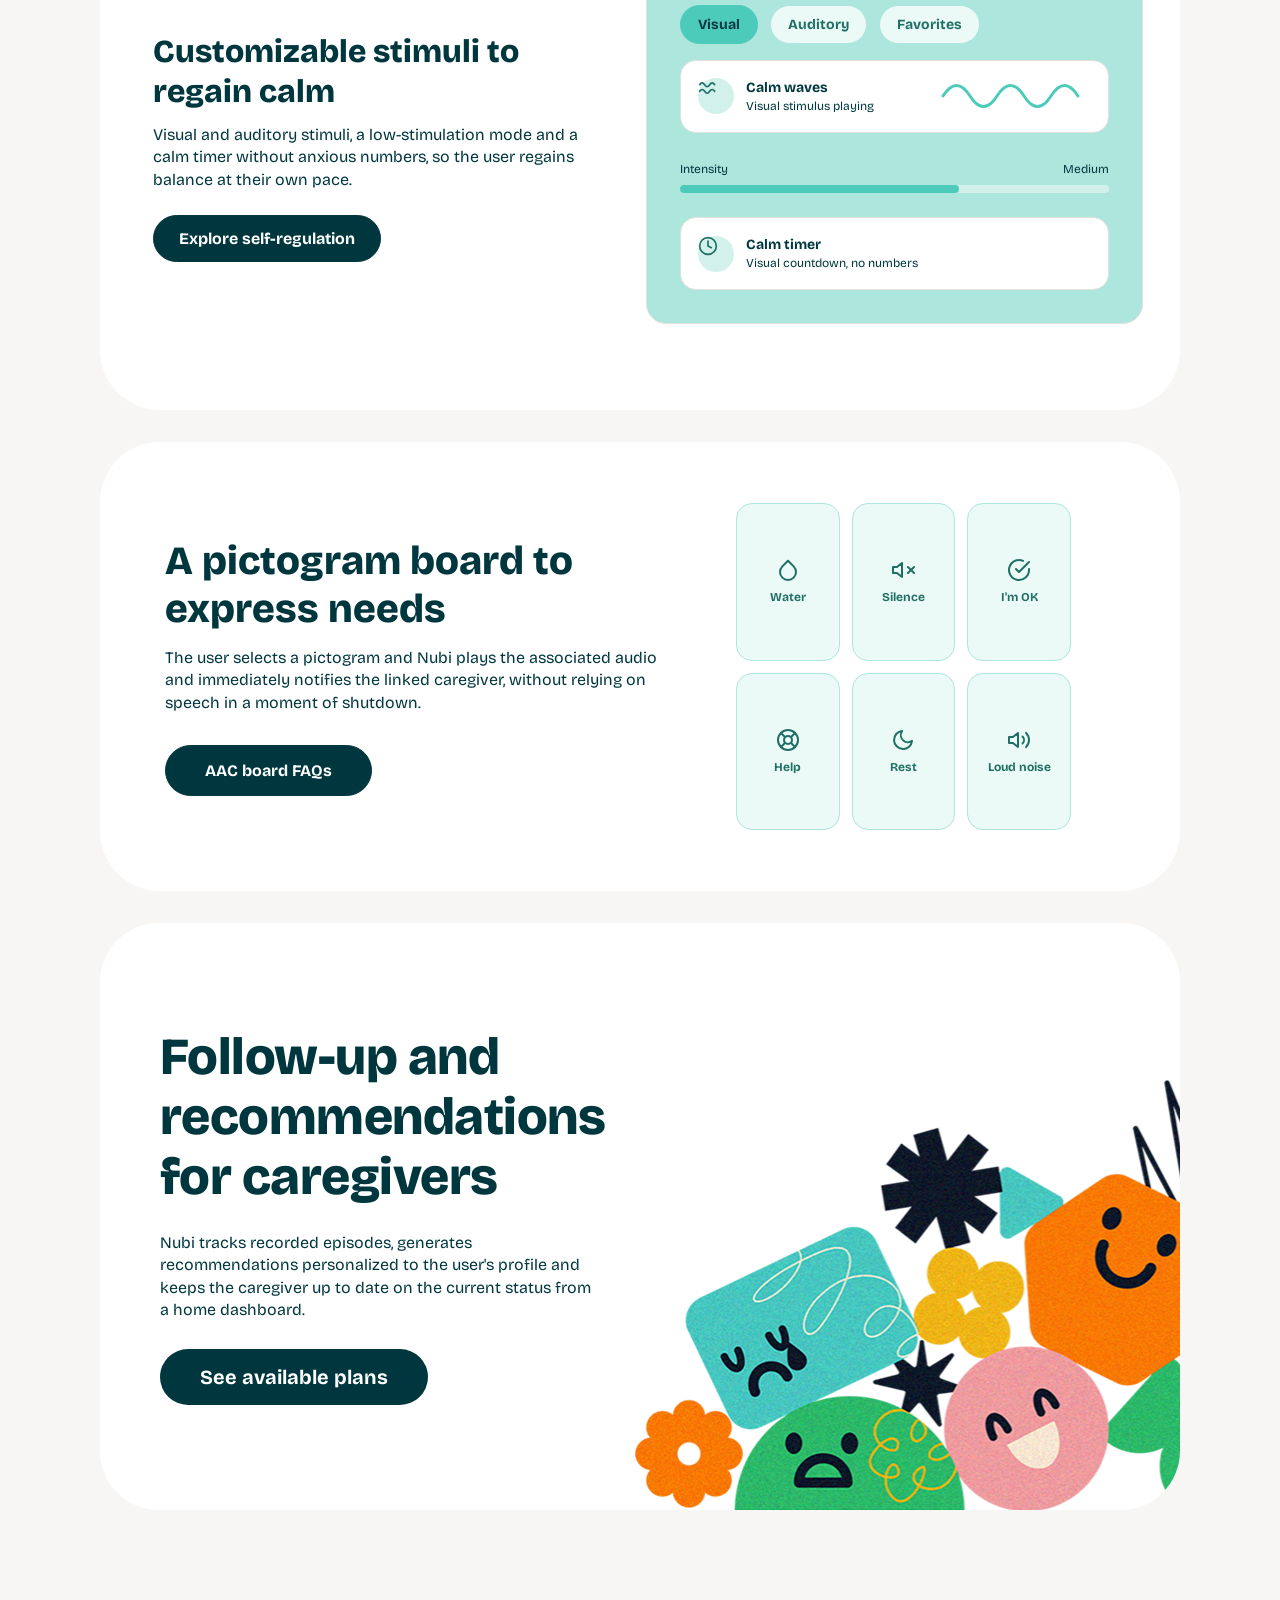
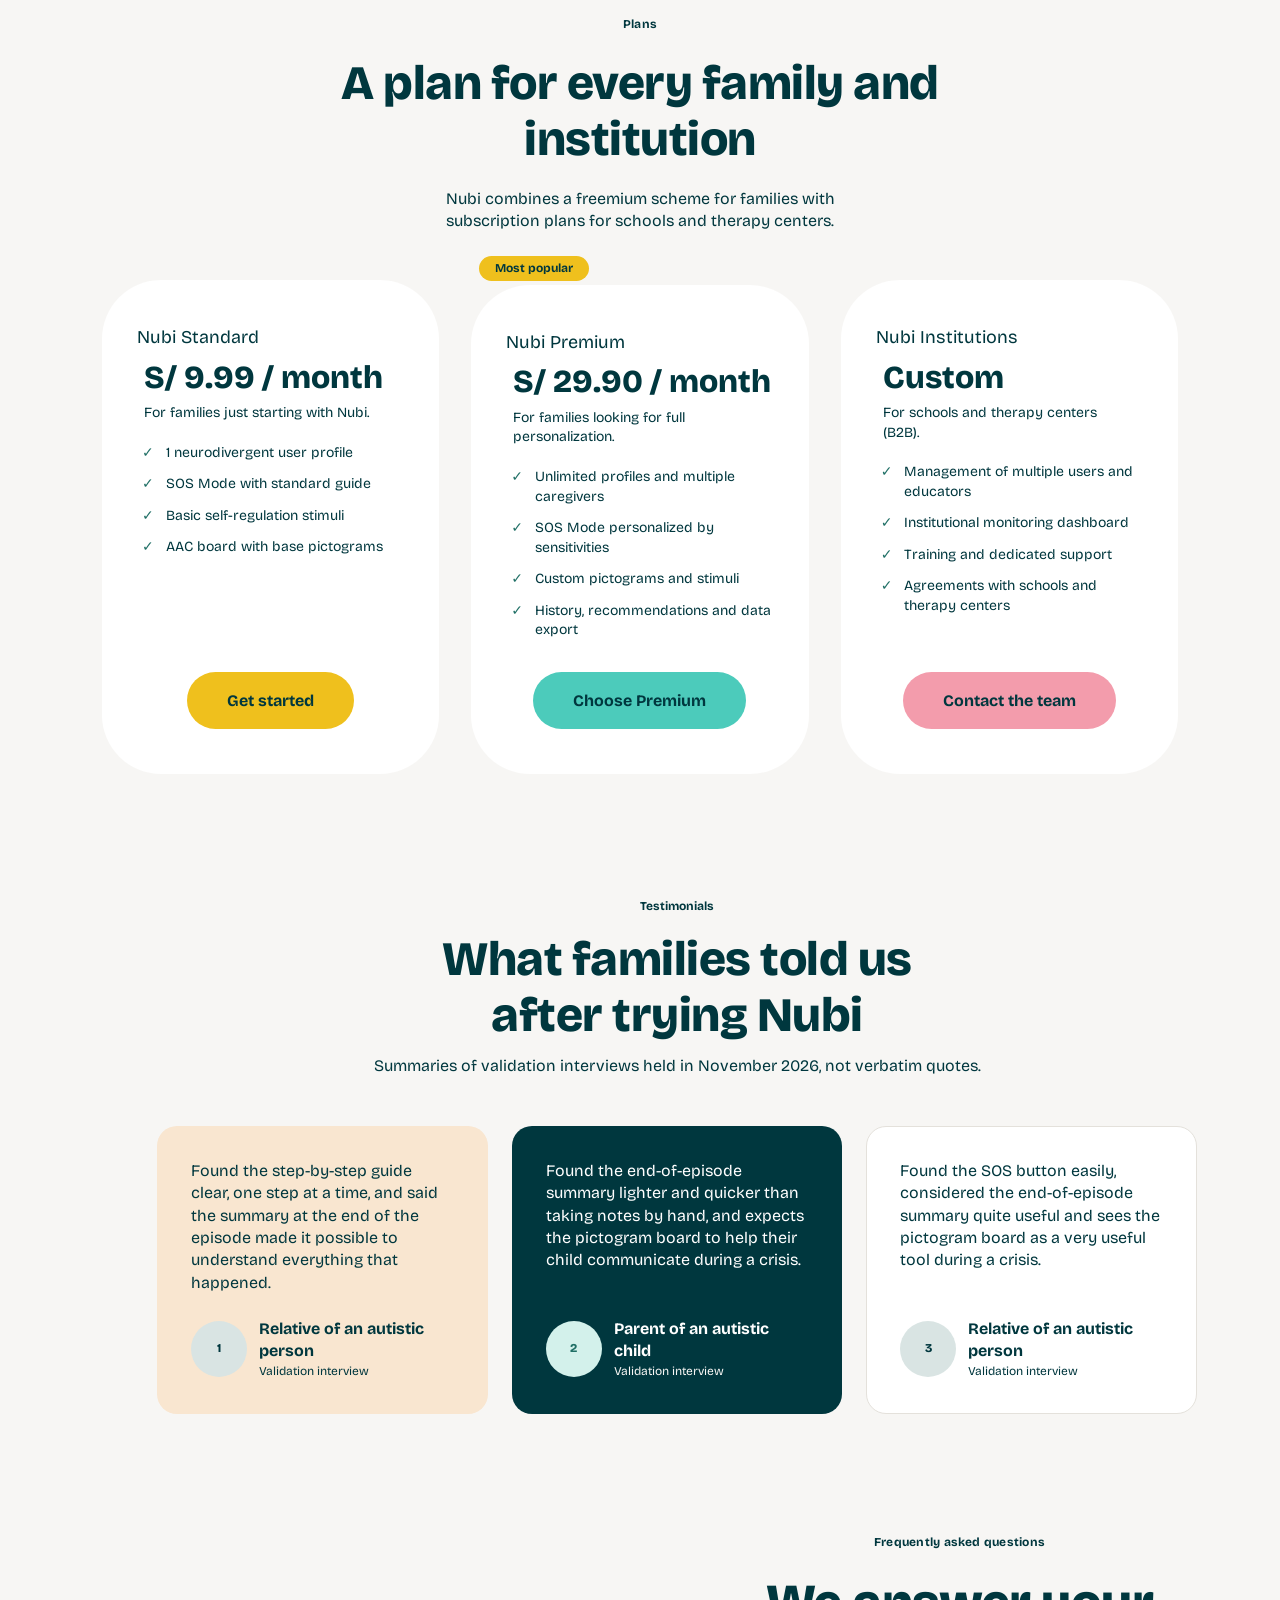
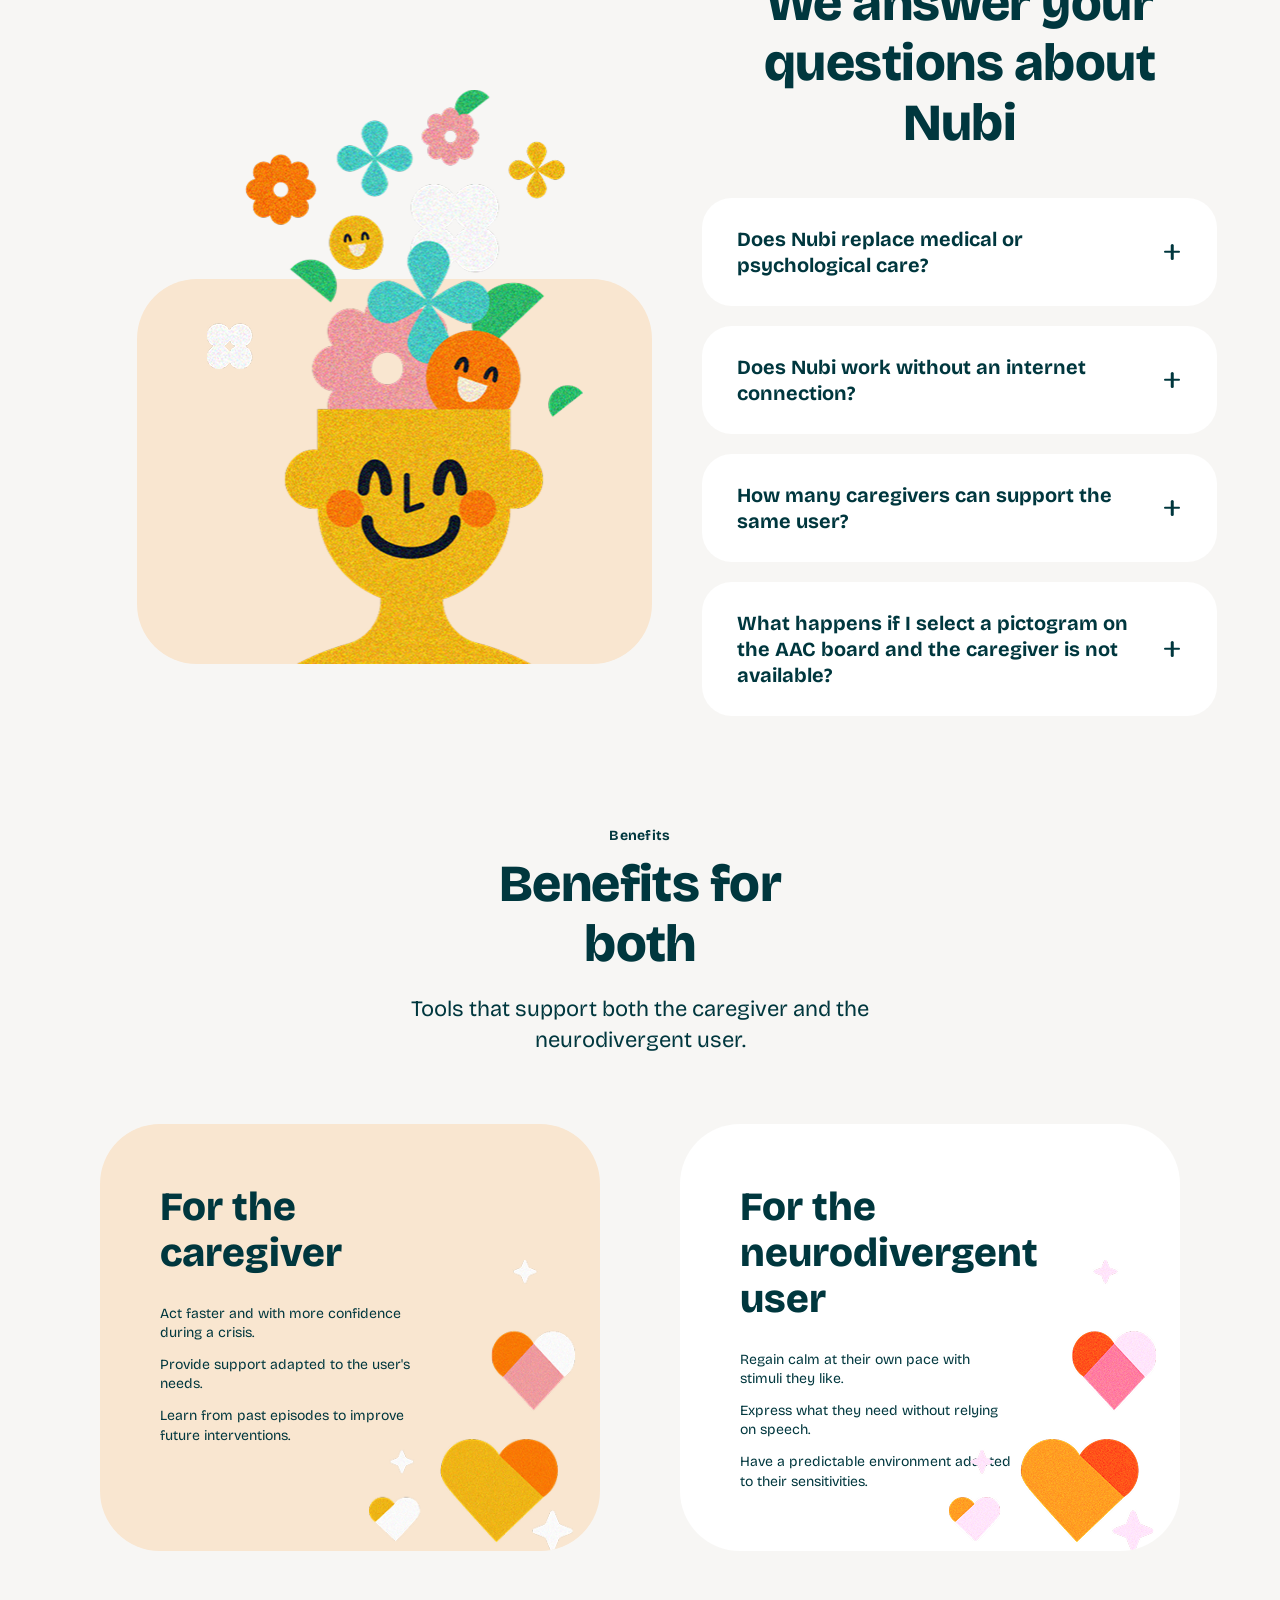
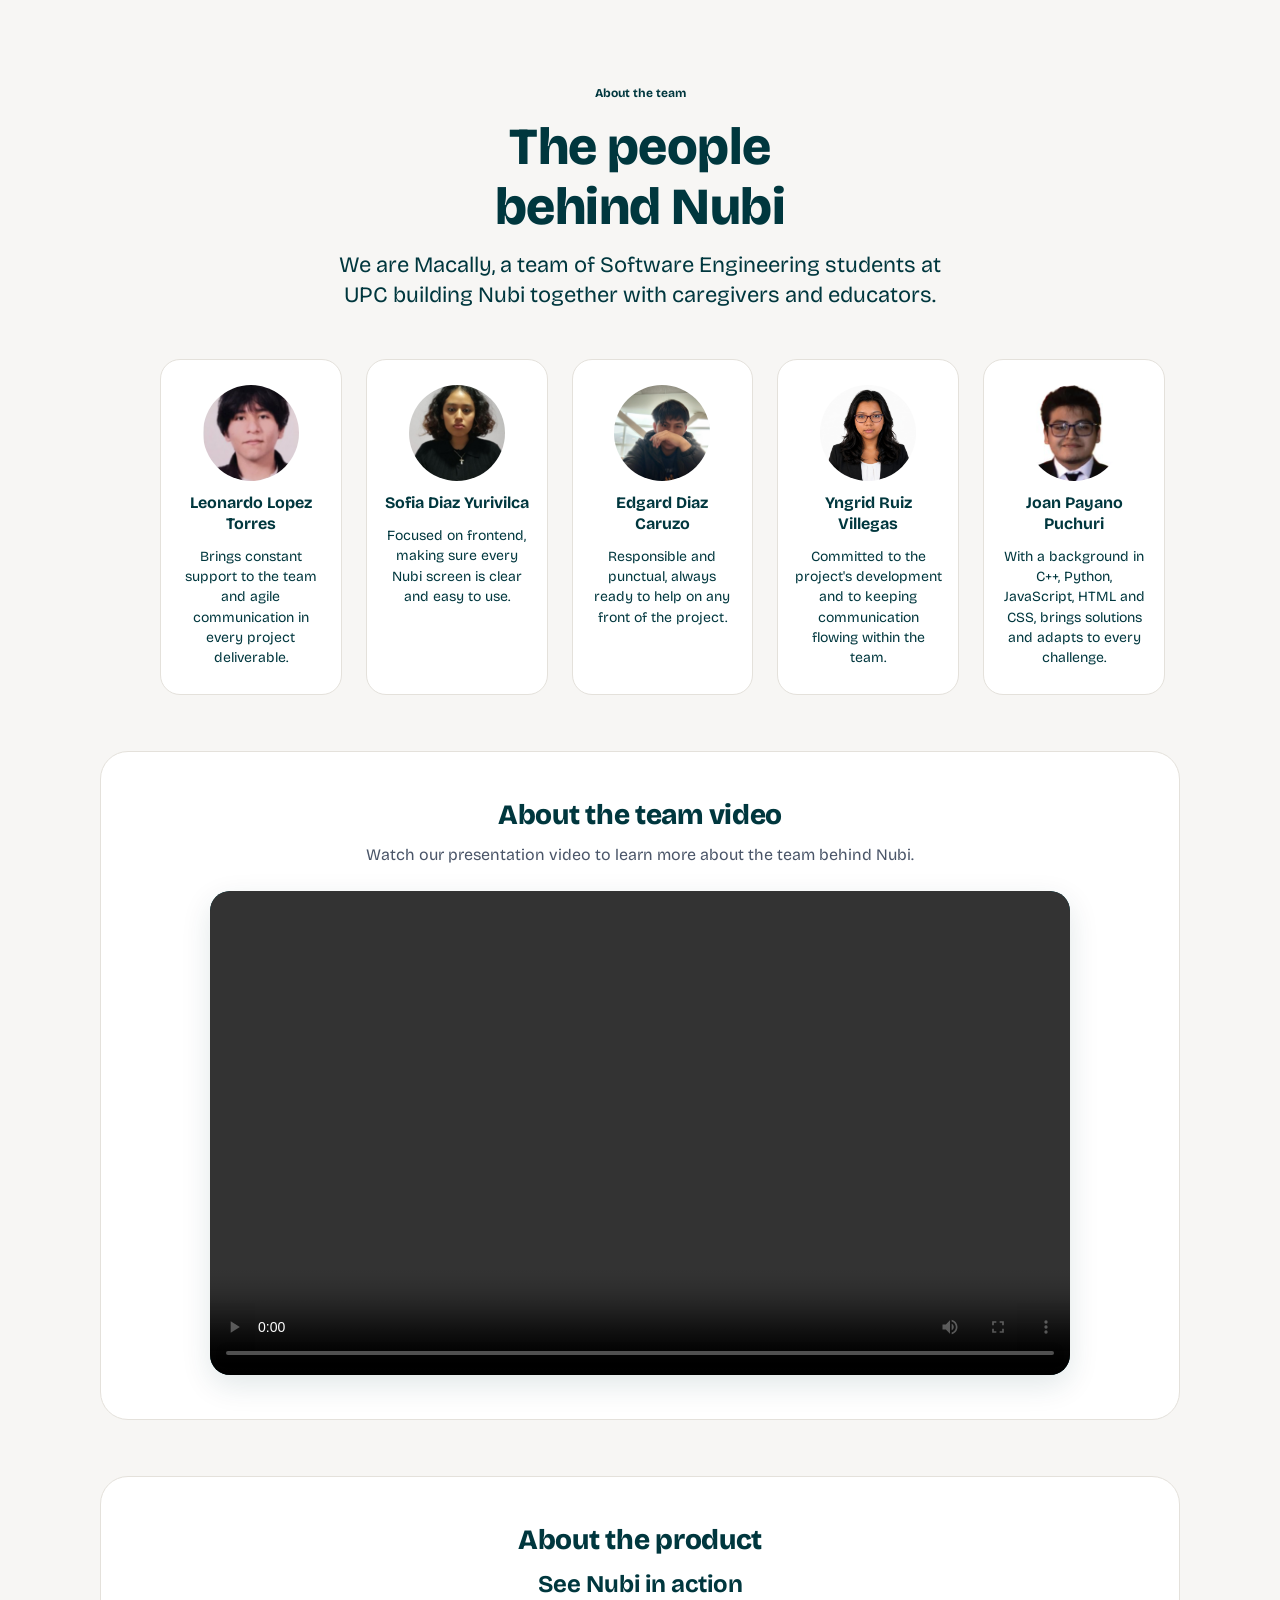
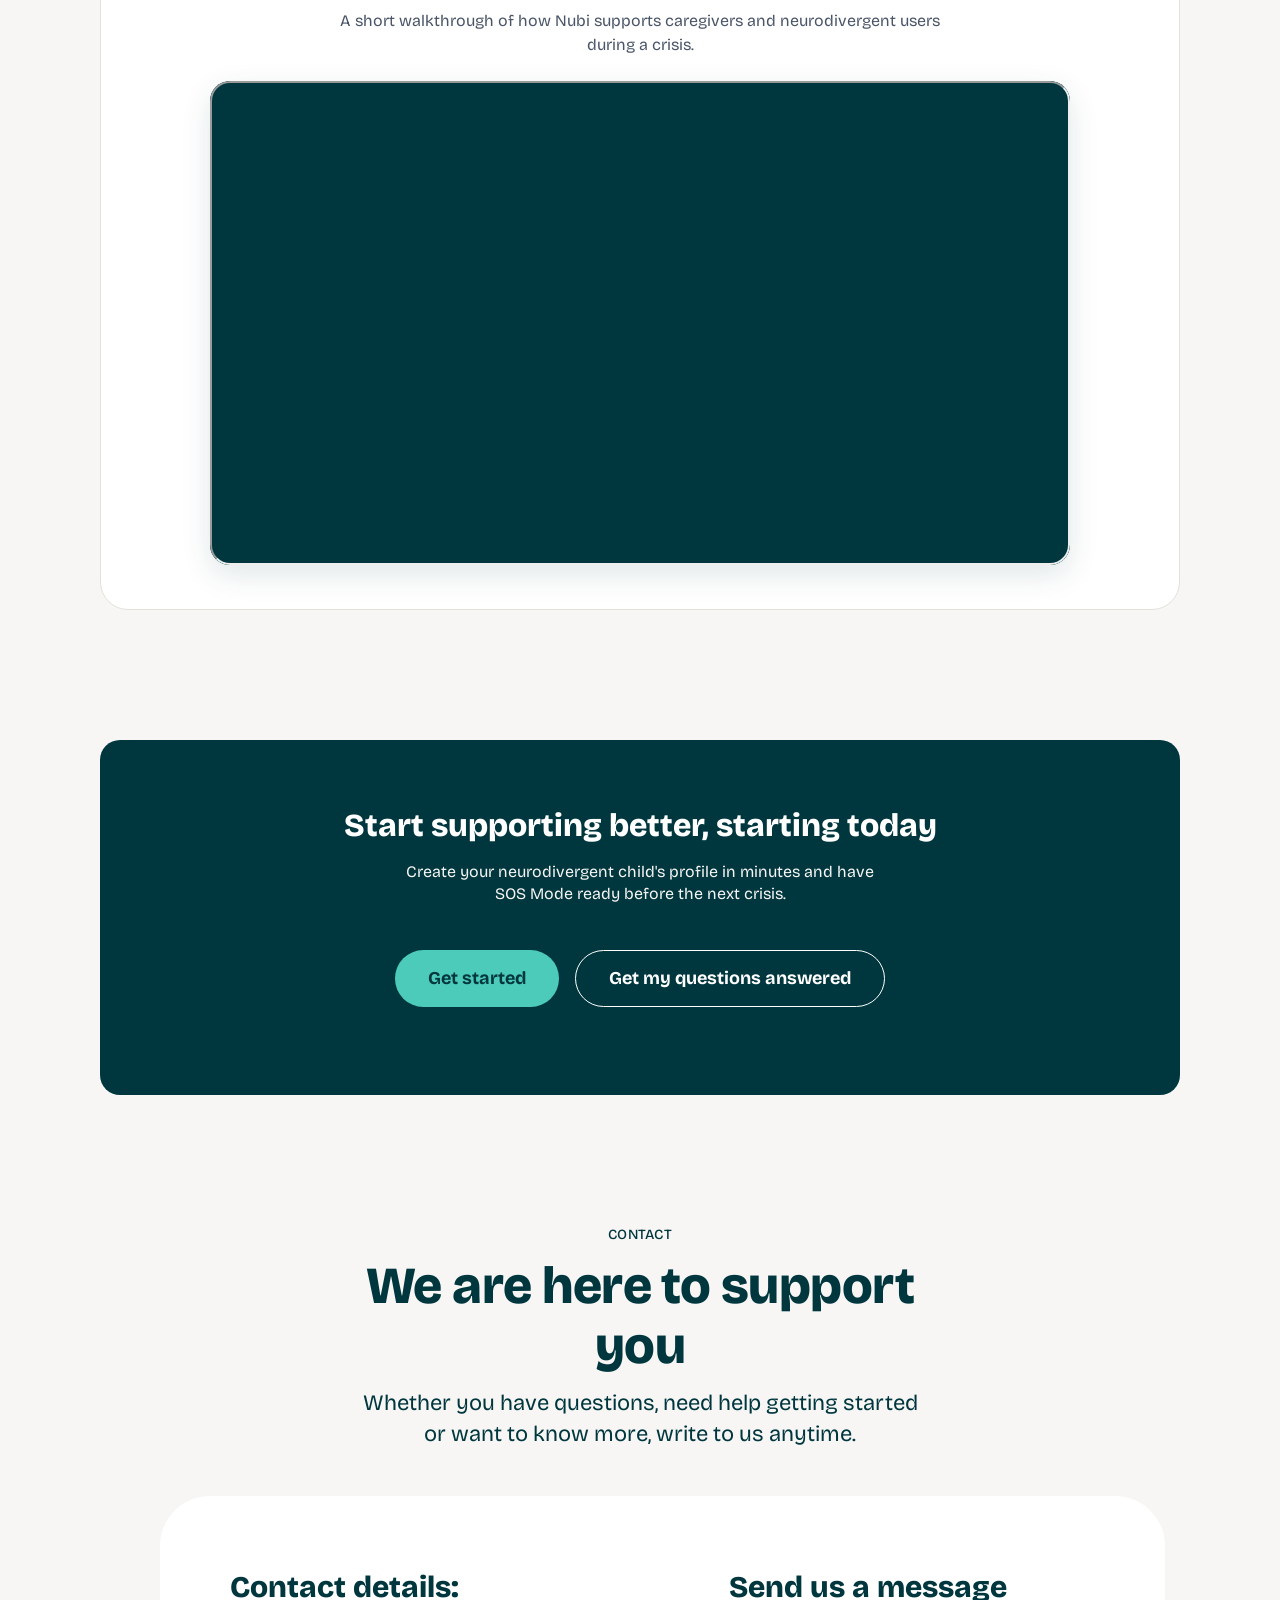
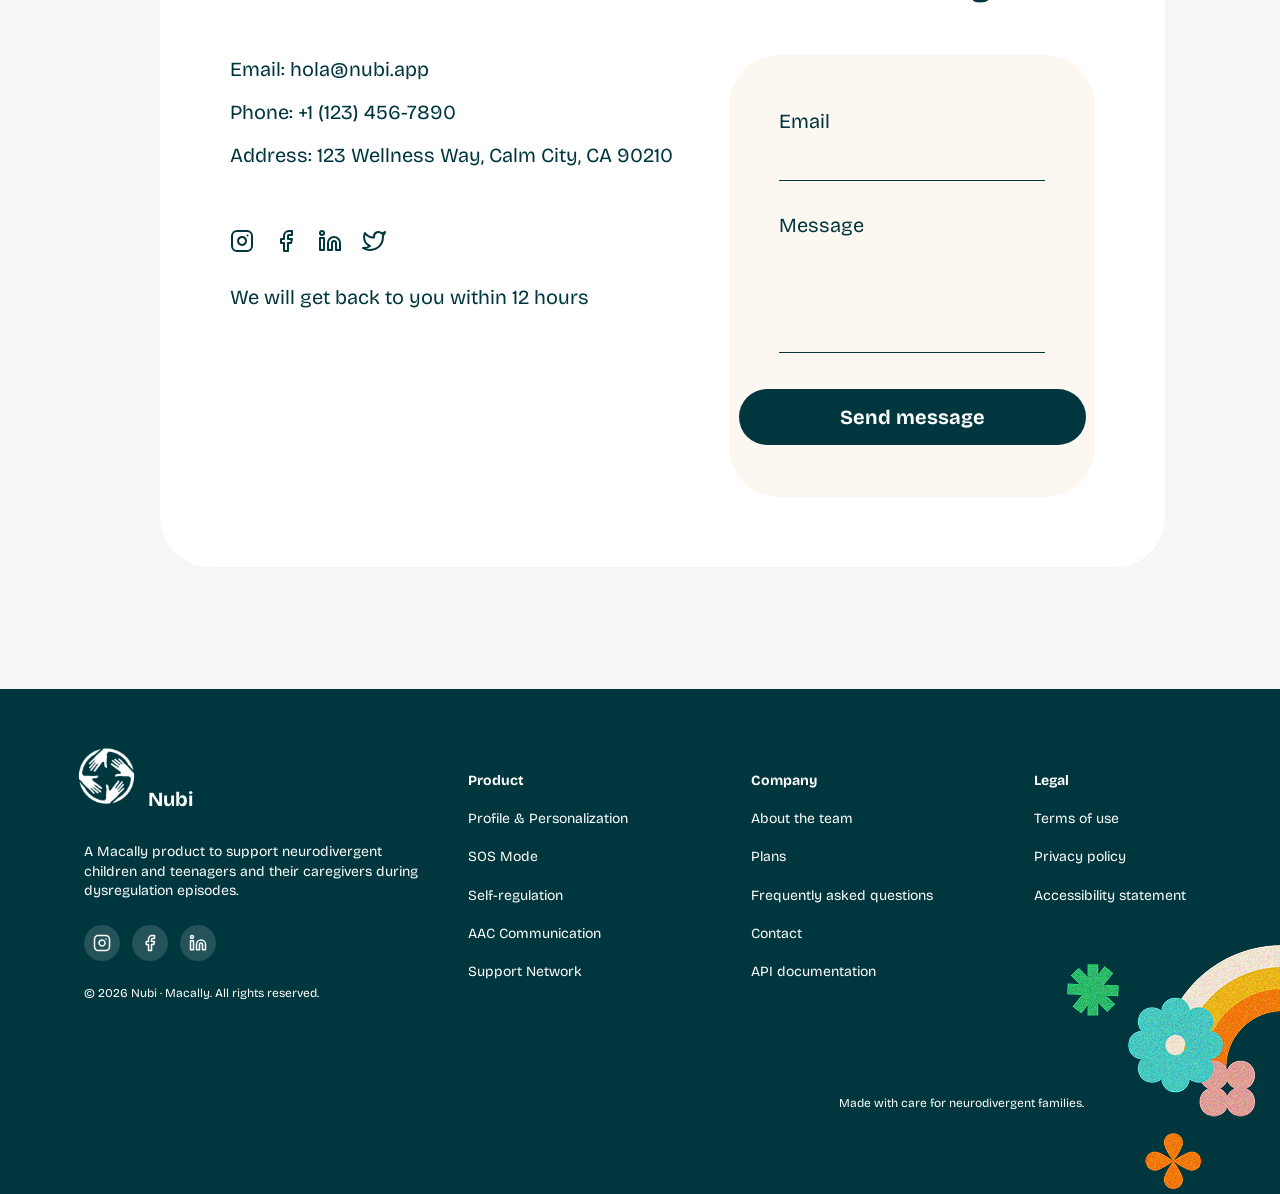
==== commit 874ea6c8: "feat(landing): replace sample testimonials with validation interview summaries and link social icons" ====
--- a/docs/index.html
+++ b/docs/index.html
@@ -314,28 +314,29 @@
     <section class="section container" style="padding-inline:157px 83px">
       <div class="testimonials-head">
         <span class="pill-label" data-i18n="k100">Testimonials</span>
-        <h2 data-i18n="k101" data-i18n-html>Families who already<br>support differently with Nubi</h2>
+        <h2 data-i18n="k101" data-i18n-html>What families told us<br>after trying Nubi</h2>
+        <p data-i18n="k179">Summaries of validation interviews held in November 2026, not verbatim quotes.</p>
       </div>
       <div class="testimonials">
         <figure class="quote peach" style="margin:0">
-          <p data-i18n="k102">"Before Nubi I didn't know what to do at the exact moment of the crisis. Now I have a clear guide, and that gives me confidence and my daughter calm."</p>
+          <p data-i18n="k102">Found the step-by-step guide clear, one step at a time, and said the summary at the end of the episode made it possible to understand everything that happened.</p>
           <figcaption class="quote-by">
-            <span class="quote-avatar">M</span>
-            <div><strong>Mateo</strong><span data-i18n="k103">Primary caregiver</span></div>
+            <span class="quote-avatar" aria-hidden="true">1</span>
+            <div><strong data-i18n="k103">Relative of an autistic person</strong><span data-i18n="k178">Validation interview</span></div>
           </figcaption>
         </figure>
         <figure class="quote dark" style="margin:0">
-          <p data-i18n="k104">"The pictogram board changed the way my son tells me what he needs when he is overwhelmed. We no longer have to guess."</p>
+          <p data-i18n="k104">Found the end-of-episode summary lighter and quicker than taking notes by hand, and expects the pictogram board to help their child communicate during a crisis.</p>
           <figcaption class="quote-by">
-            <span class="quote-avatar">I</span>
-            <div><strong>Ingrid</strong><span data-i18n="k105">Mother of a teenager with ADHD</span></div>
+            <span class="quote-avatar" aria-hidden="true">2</span>
+            <div><strong data-i18n="k105">Parent of an autistic child</strong><span data-i18n="k178">Validation interview</span></div>
           </figcaption>
         </figure>
         <figure class="quote white" style="margin:0">
-          <p data-i18n="k106">"It helped us understand our son's sensitivities better than any other tool we tried before."</p>
+          <p data-i18n="k106">Found the SOS button easily, considered the end-of-episode summary quite useful and sees the pictogram board as a very useful tool during a crisis.</p>
           <figcaption class="quote-by">
-            <span class="quote-avatar">J</span>
-            <div><strong>Johan</strong><span data-i18n="k107">Father of a child with ASD</span></div>
+            <span class="quote-avatar" aria-hidden="true">3</span>
+            <div><strong data-i18n="k107">Relative of an autistic person</strong><span data-i18n="k178">Validation interview</span></div>
           </figcaption>
         </figure>
       </div>
@@ -493,10 +494,10 @@
           <p data-i18n="k145">Phone: +1 (123) 456-7890</p>
           <p style="margin-top:15px" data-i18n="k146">Address: 123 Wellness Way, Calm City, CA 90210</p>
           <div class="socials">
-            <a href="#" aria-label="Instagram"><svg class="ic"><use href="#i-insta"/></svg></a>
-            <a href="#" aria-label="Facebook"><svg class="ic"><use href="#i-fb"/></svg></a>
-            <a href="#" aria-label="LinkedIn"><svg class="ic"><use href="#i-in"/></svg></a>
-            <a href="#" aria-label="X"><svg class="ic"><use href="#i-x"/></svg></a>
+            <a href="https://www.instagram.com/" target="_blank" rel="noopener" aria-label="Instagram"><svg class="ic"><use href="#i-insta"/></svg></a>
+            <a href="https://www.facebook.com/" target="_blank" rel="noopener" aria-label="Facebook"><svg class="ic"><use href="#i-fb"/></svg></a>
+            <a href="https://www.linkedin.com/" target="_blank" rel="noopener" aria-label="LinkedIn"><svg class="ic"><use href="#i-in"/></svg></a>
+            <a href="https://x.com/" target="_blank" rel="noopener" aria-label="X"><svg class="ic"><use href="#i-x"/></svg></a>
           </div>
           <p class="response" data-i18n="k147">We will get back to you within 12 hours</p>
         </div>
@@ -525,9 +526,9 @@
         </div>
         <p data-i18n="k152">A Macally product to support neurodivergent children and teenagers and their caregivers during dysregulation episodes.</p>
         <div class="footer-social">
-          <a href="#" aria-label="Instagram"><svg class="ic"><use href="#i-insta"/></svg></a>
-          <a href="#" aria-label="Facebook"><svg class="ic"><use href="#i-fb"/></svg></a>
-          <a href="#" aria-label="LinkedIn"><svg class="ic"><use href="#i-in"/></svg></a>
+          <a href="https://www.instagram.com/" target="_blank" rel="noopener" aria-label="Instagram"><svg class="ic"><use href="#i-insta"/></svg></a>
+          <a href="https://www.facebook.com/" target="_blank" rel="noopener" aria-label="Facebook"><svg class="ic"><use href="#i-fb"/></svg></a>
+          <a href="https://www.linkedin.com/" target="_blank" rel="noopener" aria-label="LinkedIn"><svg class="ic"><use href="#i-in"/></svg></a>
         </div>
         <span class="copyright" data-i18n="k153">© 2026 Nubi · Macally. All rights reserved.</span>
       </div>
--- a/docs/styles.css
+++ b/docs/styles.css
@@ -498,3 +498,15 @@
   .footer-two { grid-template-columns: 1fr 1fr; gap: 24px; }
   .footer-art { display: none; }
 }
+/* Anula los márgenes laterales fijados en el HTML para escritorio, que en pantallas
+   angostas aplastan el contenido. */
+@media (max-width: 1180px) {
+  main .container[style*="padding-inline"] { padding-inline: var(--gutter) !important; }
+}
+/* Pantallas angostas: las figuras del hero quedan arriba y abajo, sin tapar el texto. */
+@media (max-width: 560px) {
+  .hero { height: auto; }
+  .hero-content { padding: 150px 20px 180px; }
+  .hero-left { width: 105px; height: 155px; }
+  .hero-right { width: 100px; height: 140px; }
+}
